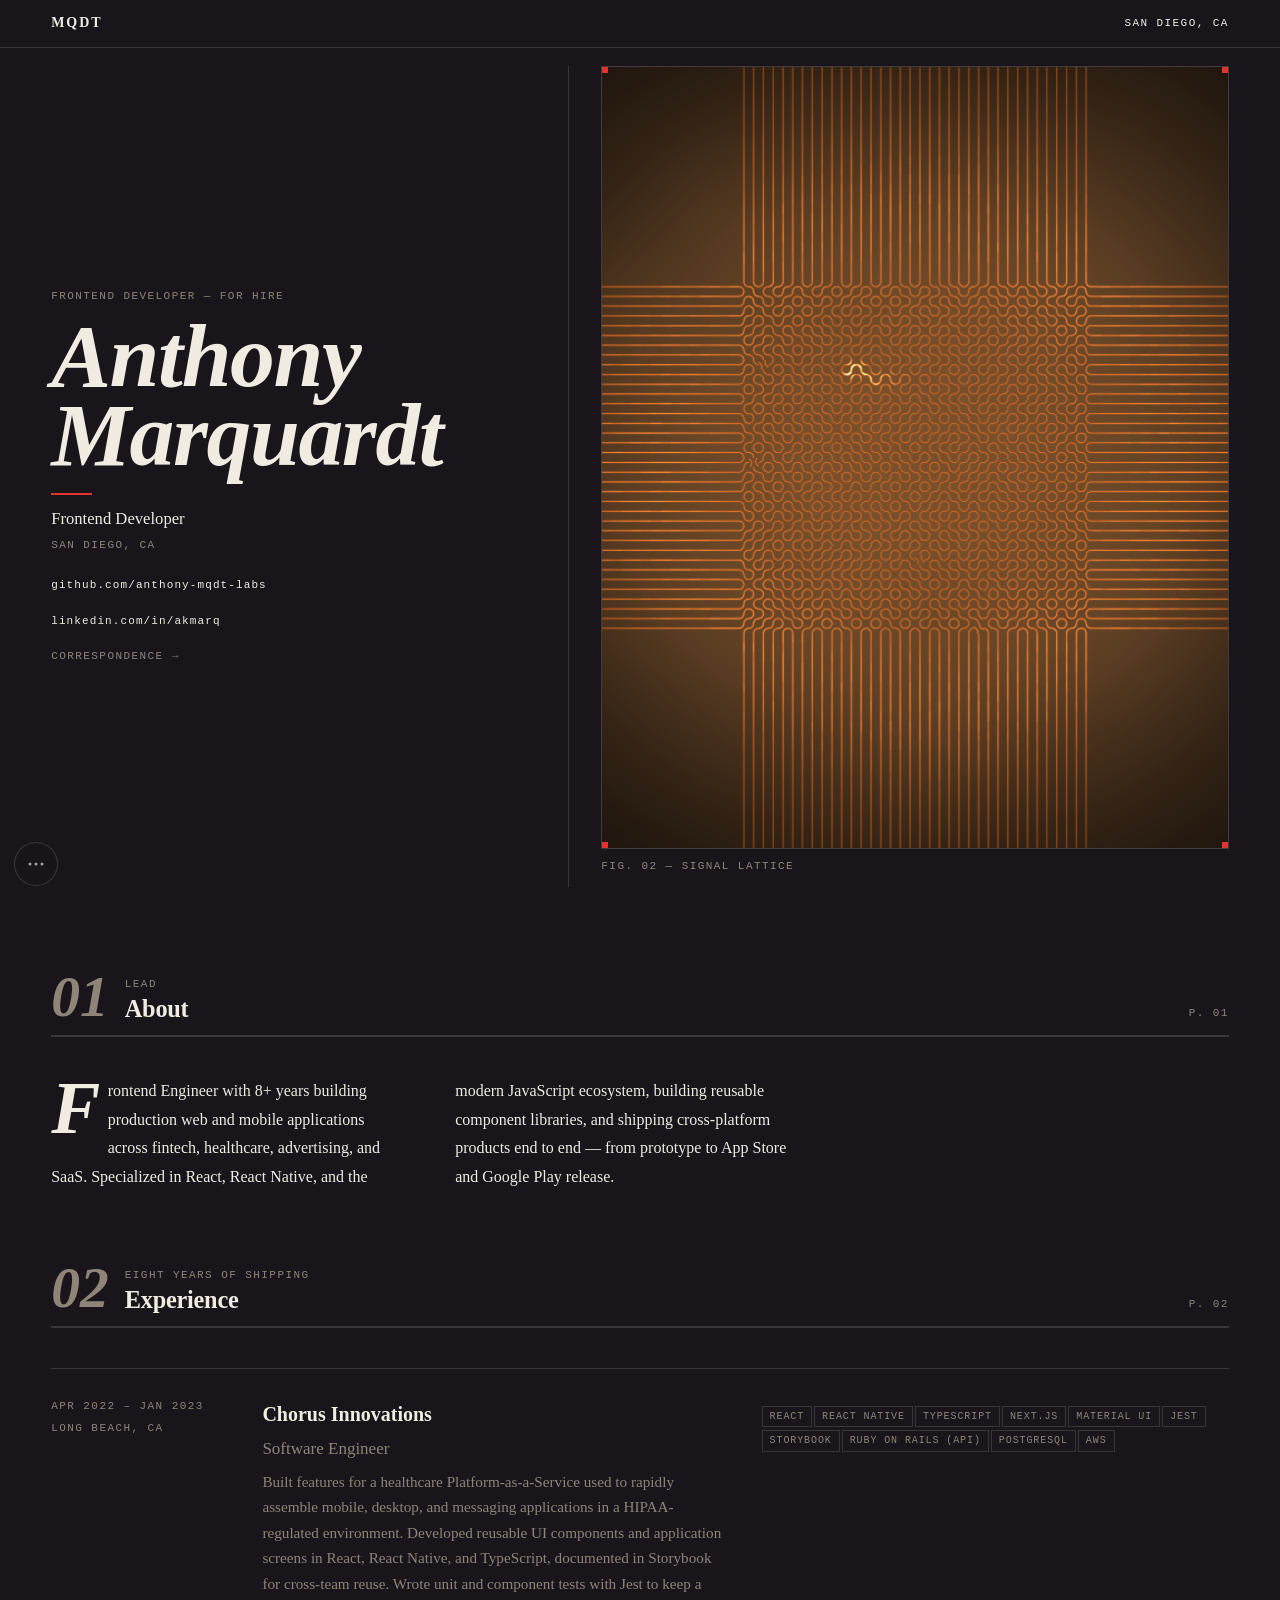
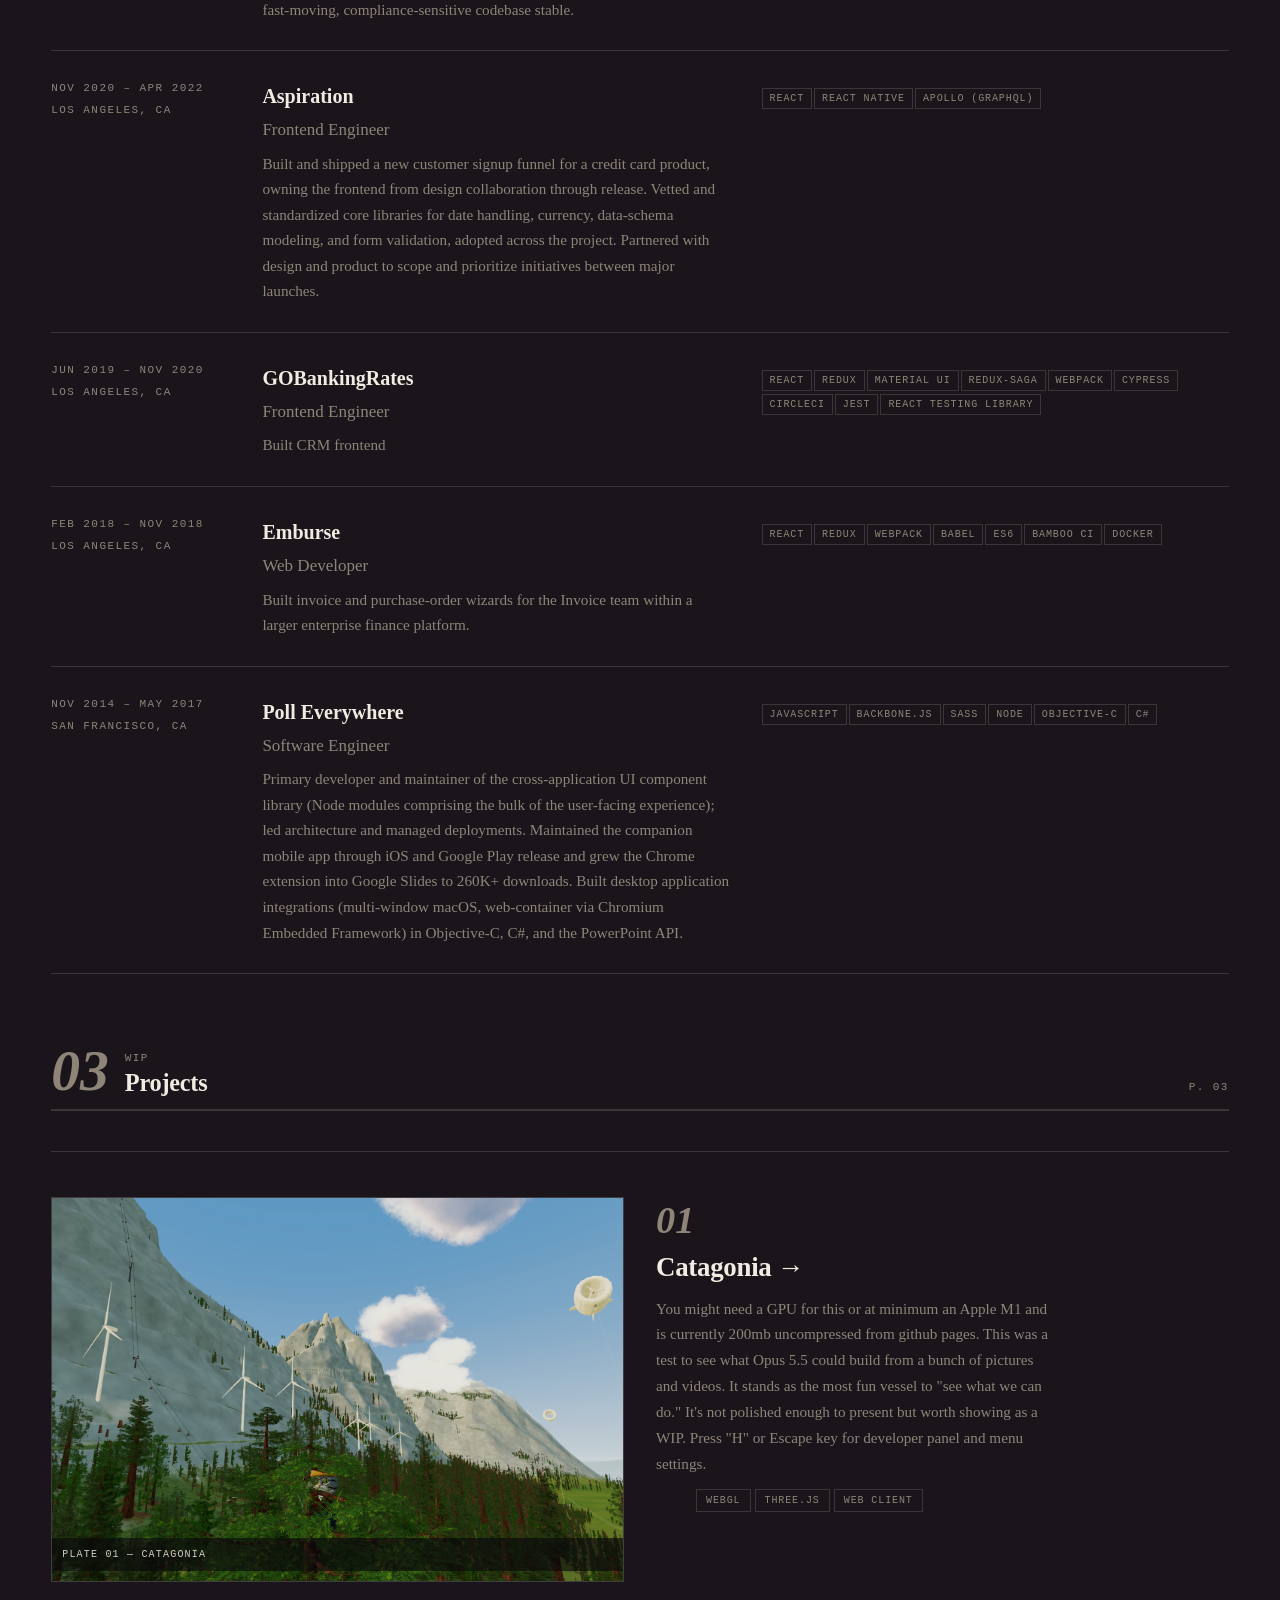
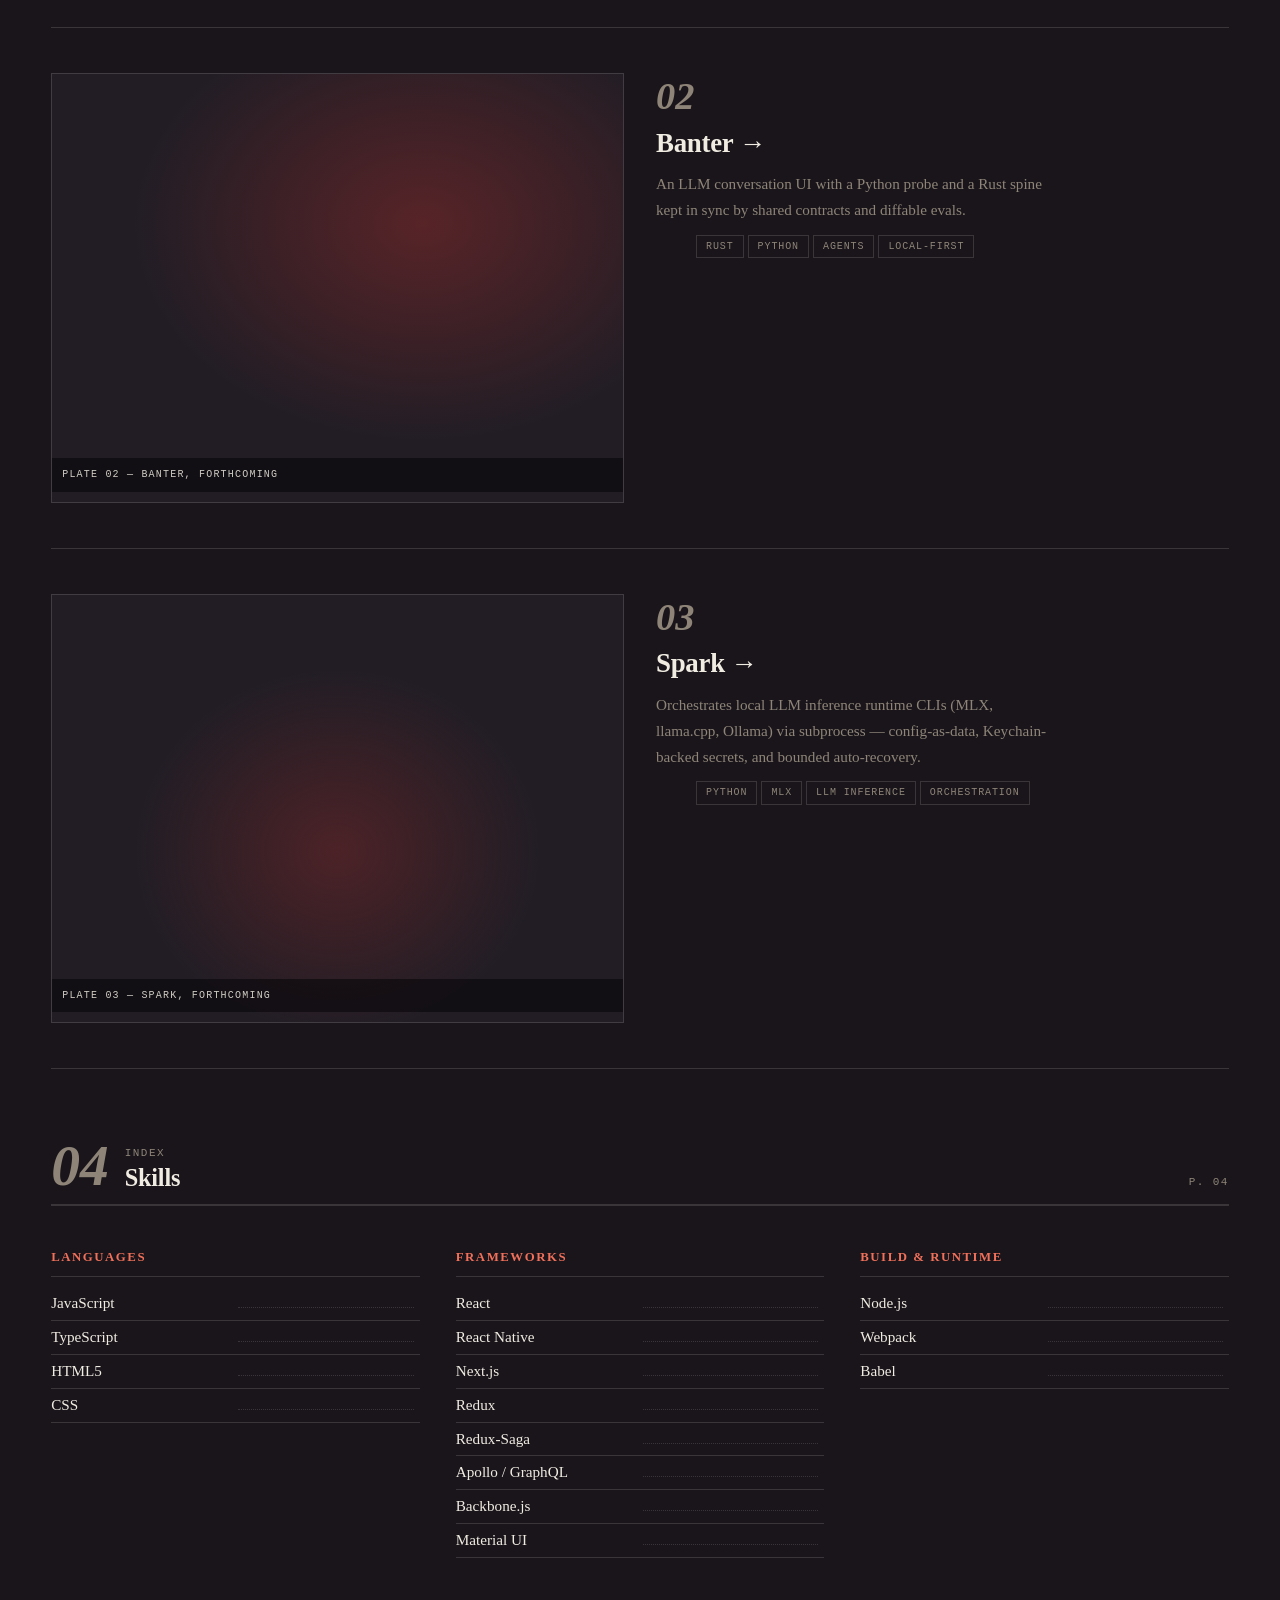
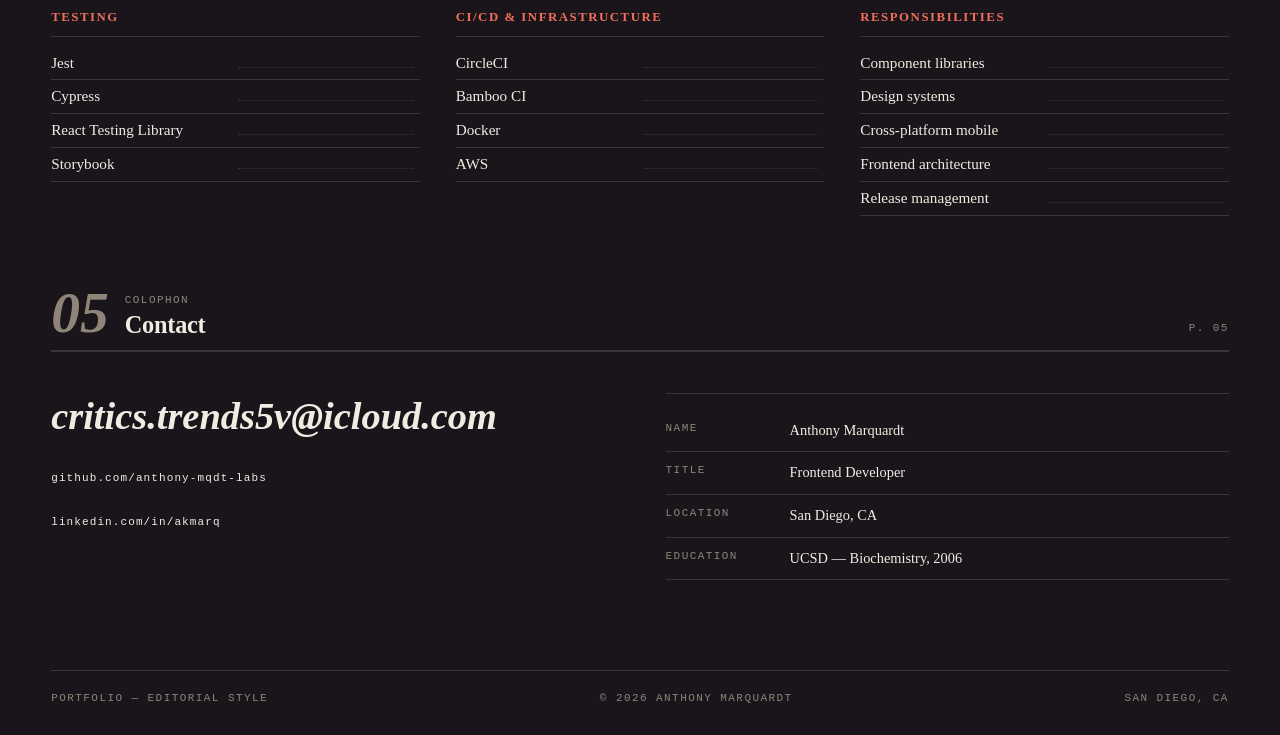
==== index.html @ 891d8b6c "chore: drop "Procedural world" tag from Catagonia" ====
<!doctype html>
<html lang="en" data-v="b">
<head>
<meta charset="utf-8">
<meta name="viewport" content="width=device-width, initial-scale=1.0">
<title>Marquardt &mdash; Frontend Engineer</title>
<link rel="icon" href="favicon.ico" sizes="32x32">
<link rel="icon" href="favicon.svg" type="image/svg+xml">
<link rel="apple-touch-icon" href="apple-touch-icon.png">
<link rel="stylesheet" href="https://cdn.jsdelivr.net/npm/@fontsource/fraunces@5/400.css">
<link rel="stylesheet" href="https://cdn.jsdelivr.net/npm/@fontsource/fraunces@5/500.css">
<link rel="stylesheet" href="https://cdn.jsdelivr.net/npm/@fontsource/fraunces@5/600.css">
<link rel="stylesheet" href="https://cdn.jsdelivr.net/npm/@fontsource/fraunces@5/700.css">
<link rel="stylesheet" href="https://cdn.jsdelivr.net/npm/@fontsource/fraunces@5/400italic.css">
<link rel="stylesheet" href="https://cdn.jsdelivr.net/npm/@fontsource/fraunces@5/700italic.css">
<link rel="stylesheet" href="https://cdn.jsdelivr.net/npm/@fontsource/jetbrains-mono@5/400.css">
<style>
/* ================================================================
   D7 — THE PERIODICAL / VERSION Nº 001
   Newsmagazine portfolio: masthead, cover plate, features, colophon
   ================================================================ */
*,*::before,*::after{box-sizing:border-box;}
:root{
  --font-serif:'Fraunces','Georgia','Times New Roman',Georgia,serif;
  --font-mono:'JetBrains Mono',ui-monospace,SFMono-Regular,Menlo,Consolas,'Courier New',monospace;
}
:root,:root[data-v="a"]{
  --bg:#E4E5E3;--panel:#DCDEDD;--hairline:rgba(24,22,20,0.18);
  --ink:#1B1916;--dim:#5B5650;--accent:#B5241B;--accent-ink:#8E1710;
  color-scheme:light;
}
:root[data-v="b"]{
  --bg:#19151B;--panel:#221D25;--hairline:rgba(241,236,226,0.15);
  --ink:#F1ECE2;--dim:#8E8578;--accent:#E0352E;--accent-ink:#F0705A;
  color-scheme:dark;
}
html{-webkit-text-size-adjust:100%;}
body{
  margin:0;background:var(--bg);color:var(--ink);
  font:400 17px/1.72 var(--font-serif);
  -webkit-font-smoothing:antialiased;text-rendering:optimizeLegibility;
}
.mono{
  font-family:var(--font-mono);font-size:11px;
  letter-spacing:0.13em;text-transform:uppercase;
  font-variant-numeric:tabular-nums;
}
.vh{
  position:absolute;width:1px;height:1px;padding:0;margin:-1px;
  overflow:hidden;clip:rect(0 0 0 0);clip-path:inset(50%);
  white-space:nowrap;border:0;
}
a{color:inherit;text-decoration:none;}
:focus-visible{outline:2px solid var(--accent);outline-offset:3px;}
::selection{background:rgba(198,67,31,0.22);color:var(--ink);}
:root[data-v="b"] ::selection{background:rgba(255,85,51,0.28);color:var(--ink);}
.lnk{
  position:relative;display:inline-flex;align-items:center;
  min-height:44px;gap:6px;
}
.lnk::after{
  content:"";position:absolute;left:0;right:0;bottom:6px;
  height:1px;background:var(--accent);
  transform:scaleX(0);transform-origin:0 50%;
  transition:transform 200ms ease;
}
.lnk:hover::after,.lnk:focus-visible::after{transform:scaleX(1);}

/* ---- HERO ---- */
.hero{
  position:relative;height:100vh;height:100svh;
  background:var(--bg);display:flex;flex-direction:column;overflow:hidden;
}
/* page corner ticks: hidden on desktop, frame the whole body on mobile */
.page-tick{display:none;}
.masthead{
  display:flex;justify-content:space-between;align-items:center;
  padding:0 clamp(20px,4vw,52px);height:48px;flex-shrink:0;
  border-bottom:1px solid var(--hairline);
}
.masthead-brand{
  font-family:var(--font-serif);font-size:14px;font-weight:700;
  letter-spacing:0.14em;text-transform:uppercase;
}
.masthead-meta{display:flex;gap:clamp(12px,2.5vw,32px);flex-wrap:wrap;}
.cover-area{
  flex:1;min-height:0;display:grid;
  grid-template-columns:minmax(0,44fr) minmax(0,56fr);
  padding:clamp(14px,2vh,28px) clamp(20px,4vw,52px) clamp(10px,1.5vh,20px);
  gap:0;
}
.cover-lockup{
  display:flex;flex-direction:column;justify-content:center;
  padding-right:clamp(16px,2.5vw,36px);
  border-right:1px solid var(--hairline);
  gap:0;
}
.cover-overline{margin:0 0 clamp(8px,1.2vh,18px);color:var(--dim);}
.cover-name{
  margin:0 0 clamp(6px,1vh,14px);
  font-family:var(--font-serif);
  font-size:clamp(3rem,7vw,6rem);
  font-weight:700;font-style:italic;
  line-height:0.88;letter-spacing:-0.015em; }
.cover-name>span{display:block;}
.cover-hr{
  width:2.4em;height:2px;background:var(--accent);
  border:none;margin:clamp(6px,1.1vh,16px) 0;flex-shrink:0;
}
.cover-role{
  margin:0 0 2px;
  font-family:var(--font-serif);
  font-size:clamp(0.9rem,1.3vw,1.05rem);
  font-weight:500;
}
.cover-loc{margin:0 0 clamp(8px,1.4vh,20px);color:var(--dim);}
.cover-links{display:flex;flex-direction:column;gap:0;}
.cover-links .lnk{min-height:36px;font-family:var(--font-mono);font-size:11px;letter-spacing:0.1em;}
.cover-corr{
  display:inline-block;color:var(--dim);margin-top:clamp(4px,0.8vh,12px);
  text-decoration:none;position:relative;
  transition:color 200ms ease;
}
.cover-corr::after{
  content:"";position:absolute;left:0;right:0;bottom:-2px;
  height:1px;background:var(--accent);
  transform:scaleX(0);transform-origin:0 50%;
  transition:transform 200ms ease;
}
.cover-corr:hover,.cover-corr:focus-visible{color:var(--ink);}
.cover-corr:hover::after,.cover-corr:focus-visible::after{transform:scaleX(1);}
.cover-plate-col{
  display:flex;flex-direction:column;
  padding-left:clamp(16px,2.5vw,36px);
}
.plate-frame{
  flex:1;min-height:0;position:relative;
  border:1px solid var(--hairline);
  overflow:hidden;background:var(--panel);
}
.plate-tick{
  position:absolute;background:var(--accent);
  width:6px;height:6px;z-index:3;
}
.plate-tick--tl{top:0;left:0;}
.plate-tick--tr{top:0;right:0;}
.plate-tick--bl{bottom:0;left:0;}
.plate-tick--br{bottom:0;right:0;}
.plate-canvas{
  position:absolute;inset:0;width:100%;height:100%;
  display:block;
}
.plate-canvas[aria-hidden="true"]{pointer-events:none;}
.plate-fallback{
  position:absolute;inset:0;
  background:
    radial-gradient(ellipse at 30% 35%,color-mix(in srgb,var(--accent) 32%,var(--panel)) 0%,transparent 55%),
    radial-gradient(ellipse at 75% 68%,color-mix(in srgb,var(--accent) 18%,var(--panel)) 0%,transparent 52%),
    var(--panel);
}
.plate-frame.has-webgl .plate-fallback{display:none;}
.plate-caption{margin-top:8px;color:var(--dim);flex-shrink:0;}

/* ---- SECTIONS ---- */
main{display:block;}
.wrap{width:min(100% - clamp(40px,8vw,104px),1440px);margin-inline:auto;}
.section{padding-top:clamp(52px,8vh,88px);}
.sec-running{
  display:flex;justify-content:space-between;
  color:var(--dim);margin-bottom:7px;
}
.sec-head{
  display:flex;align-items:flex-end;gap:16px;
  padding-bottom:12px;
  border-bottom:2px solid var(--hairline);
  margin-bottom:clamp(26px,4.5vh,48px);
}
.sec-idx{
  font-family:var(--font-serif);font-style:italic;
  font-size:clamp(2.8rem,4.5vw,4rem);
  font-weight:700;line-height:0.88;color:var(--dim);flex-shrink:0;
}
.sec-label{display:flex;flex-direction:column;flex:1;min-width:0;gap:2px;}
.sec-kicker{color:var(--dim);}
.sec-title{
  margin:0;font-family:var(--font-serif);
  font-size:clamp(1.2rem,1.9vw,1.55rem);
  font-weight:600;letter-spacing:-0.01em;line-height:1.1;
}
.sec-folio{color:var(--dim);flex-shrink:0;}

/* about */
.about-text{
  margin:0;
  column-count:2;column-gap:clamp(28px,4.5vw,56px);
  max-width:94ch;font-size:1rem;line-height:1.78;
}
.about-text::first-letter{
  font-family:var(--font-serif);font-size:4.6em;font-weight:700;font-style:italic;
  float:left;line-height:0.72;margin:0.06em 0.1em 0 0;color:var(--ink);
}

/* experience */
.jobs{border-top:1px solid var(--hairline);}
.job{
  display:grid;
  grid-template-columns:clamp(120px,14vw,180px) 1fr 1fr;
  column-gap:clamp(16px,2.5vw,32px);
  row-gap:8px;padding:28px 0;
  border-bottom:1px solid var(--hairline);
}
.job-period{color:var(--dim);}
.job-loc-sub{display:block;margin-top:3px;color:var(--dim);}
.job-co{
  font-family:var(--font-serif);
  font-size:clamp(1rem,1.6vw,1.25rem);
  font-weight:600;margin:0 0 2px;
}
.job-role-line{color:var(--dim);margin:0 0 6px;}
.job-note-cell{margin:0;font-size:0.95rem;line-height:1.68;color:var(--dim);}
.job-stack{margin:6px 0 0;color:var(--dim);font-size:0.85rem;}
.job-tag{
  display:inline-block;padding:1px 7px;
  border:1px solid var(--hairline);
  font-family:var(--font-mono);font-size:10px;
  letter-spacing:0.09em;text-transform:uppercase;
  color:var(--dim);margin:2px 2px 0 0;
}

/* projects / plates */
.plates{display:flex;flex-direction:column;gap:0;}
.plate-entry{
  display:grid;
  grid-template-columns:1fr 1fr;
  column-gap:clamp(16px,2.5vw,40px);
  row-gap:0;
  padding:clamp(32px,5vh,56px) 0;
  border-bottom:1px solid var(--hairline);
  align-items:start;
}
.plate-entry:first-child{border-top:1px solid var(--hairline);}
.plate-visual{
  position:relative;aspect-ratio:4/3;
  border:1px solid var(--hairline);
  overflow:hidden;background:var(--panel);
  display:flex;align-items:flex-end;
}
.plate-visual-bg{
  position:absolute;inset:0;
  background:var(--panel);
}
.plate-video{
  position:absolute;inset:0;
  width:100%;height:100%;
  object-fit:contain;
  background:var(--panel);
}
.plate-image{
  position:absolute;inset:0;
  width:100%;height:100%;
  object-fit:cover;
}
.plate-visual--link{color:inherit;}
.plate-visual--link .plate-image{transition:transform 400ms ease;}
.plate-visual--link:hover .plate-image,.plate-visual--link:focus-visible .plate-image{transform:scale(1.02);}
@media (prefers-reduced-motion:reduce){
  .plate-visual--link .plate-image{transition:none;}
  .plate-visual--link:hover .plate-image,.plate-visual--link:focus-visible .plate-image{transform:none;}
}
/* a plate that carries a video hugs the film's own proportions (2146:1890), a still its own (3034:2038) */
.plate-entry:has(.plate-video) .plate-visual{aspect-ratio:1.135/1;}
.plate-entry:has(.plate-image) .plate-visual{aspect-ratio:3034/2038;}
.plate-fig-caption{
  position:relative;z-index:1;
  width:100%;padding:8px 10px;
  background:rgba(27,25,22,0.75);
  color:rgba(241,236,226,0.85);
  font-family:var(--font-mono);font-size:10px;
  letter-spacing:0.12em;text-transform:uppercase;
}
:root[data-v="b"] .plate-fig-caption{background:rgba(10,8,12,0.65);}
.plate-body{
  display:flex;flex-direction:column;justify-content:center;
  padding:4px 0;
}
.plate-num{
  font-family:var(--font-serif);font-style:italic;
  font-size:clamp(2rem,3vw,2.8rem);
  font-weight:700;color:var(--dim);
  margin:0 0 6px;line-height:1;
}
.plate-name{
  margin:0 0 6px;
  font-family:var(--font-serif);
  font-size:clamp(1.3rem,2.1vw,1.75rem);
  font-weight:600;letter-spacing:-0.01em;line-height:1.1;
}
.plate-note{margin:0 0 12px;font-size:0.95rem;line-height:1.7;color:var(--dim);max-width:52ch;}
.plate-tags{margin:0;display:flex;flex-wrap:wrap;gap:4px;}
.plate-tag{
  list-style:none;
  padding:2px 9px;border:1px solid var(--hairline);
  font-family:var(--font-mono);font-size:10px;
  letter-spacing:0.09em;text-transform:uppercase;color:var(--dim);
}

/* skills / index */
.index-cats{
  display:grid;
  grid-template-columns:repeat(3,1fr);
  gap:clamp(28px,4vw,48px) clamp(20px,3vw,36px);
}
.idx-cat-head{
  margin:0 0 10px;
  font-family:var(--font-serif);font-size:0.8rem;
  font-weight:600;letter-spacing:0.12em;text-transform:uppercase;
  color:var(--accent-ink);
  padding-bottom:8px;border-bottom:1px solid var(--hairline);
}
.idx-entries{list-style:none;margin:0;padding:0;}
.idx-entry{
  display:flex;align-items:baseline;
  padding:5px 0;border-bottom:1px solid var(--hairline);
  font-size:0.95rem;line-height:1.5;
}
.idx-word{flex:1;padding-right:6px;}
.idx-leader{
  flex:1;border-bottom:1px dotted var(--hairline);
  margin:0 6px 3px;min-width:20px;
}
.idx-page{color:var(--dim);flex-shrink:0;font-family:var(--font-mono);font-size:10px;}

/* contact / colophon */
.colophon-grid{
  display:grid;
  grid-template-columns:1fr 1fr;
  gap:clamp(24px,4vw,52px);
}
.colophon-facts{border-top:1px solid var(--hairline);padding-top:16px;}
.colophon-fact{
  display:flex;gap:14px;padding:10px 0;
  border-bottom:1px solid var(--hairline);
  font-size:0.9rem;line-height:1.5;
}
.colophon-fact-label{flex:0 0 clamp(80px,9vw,110px);color:var(--dim);}
.colophon-email{
  font-family:var(--font-serif);font-style:italic;
  font-size:clamp(1.4rem,3vw,2.4rem);
  font-weight:600;line-height:1.2;
  margin:0 0 18px;overflow-wrap:anywhere;word-break:break-word;
}
.colophon-links{display:flex;flex-direction:column;gap:0;margin:0 0 18px;}
.colophon-links .lnk{font-family:var(--font-mono);font-size:11px;letter-spacing:0.1em;}
.colophon-edu{
  font-size:0.85rem;line-height:1.6;color:var(--dim);
  margin:0;padding-top:16px;border-top:1px solid var(--hairline);
}

/* footer */
.page-footer{
  padding:clamp(24px,4vh,48px) 0 clamp(20px,3vh,36px);
  margin-top:clamp(40px,6vh,72px);
}
.footer-rule{
  border:none;border-top:1px solid var(--hairline);
  margin:0 0 18px;
}
.footer-row{
  display:flex;justify-content:space-between;flex-wrap:wrap;
  gap:8px 20px;color:var(--dim);
}

/* ---- MOBILE ---- */
@media (max-width:760px){
  /* the whole page becomes the plate on mobile: hairline frame + orange corner ticks */
  body{position:relative;border:1px solid var(--hairline);}
  .page-tick{
    display:block;position:absolute;background:var(--accent);
    width:6px;height:6px;z-index:3;
  }
  .page-tick--tl{top:0;left:0;}
  .page-tick--tr{top:0;right:0;}
  .page-tick--bl{bottom:0;left:0;}
  .page-tick--br{bottom:0;right:0;}
  .hero{height:auto;}
  .cover-area{
    grid-template-columns:1fr;
    padding-bottom:16px;
    overflow:hidden;
  }
  .cover-lockup{
    border-right:none;border-bottom:1px solid var(--hairline);
    padding-right:0;padding-bottom:clamp(12px,2vh,20px);
    order:1;
  }
  .cover-plate-col{
    display:none;
  }
  .plate-frame{aspect-ratio:16/9;flex:none;}
  .wrap{width:calc(100% - 40px);}
  .about-text{column-count:1;}
  .job{grid-template-columns:1fr;row-gap:8px;padding:24px 0;}
  .plate-entry{grid-template-columns:1fr;row-gap:16px;padding:28px 0;}
  .plate-visual{aspect-ratio:16/9;}
  .plate-entry:has(.plate-video) .plate-visual{aspect-ratio:1.135/1;}
  .plate-entry:has(.plate-image) .plate-visual{aspect-ratio:3034/2038;}
  .index-cats{grid-template-columns:1fr 1fr;}
  .colophon-grid{grid-template-columns:1fr;}
  .masthead-meta .mono:last-child{display:none;}
  .sec-folio{display:none;}
  .cover-name{font-size:clamp(2.2rem,9vw,3.5rem);}
}
@media (max-width:480px){
  .index-cats{grid-template-columns:1fr;}
}
@media (prefers-reduced-motion:reduce){
  *,*::before,*::after{transition:none !important;animation:none !important;}
}
/* still the autoplaying plate video under reduced-motion preference */
@media (prefers-reduced-motion:reduce){
  .plate-video{display:none;}
}
/* visitors without WebGL2 never see the cover plate: the lockup takes the full column */
.no-webgl .cover-plate-col{display:none;}
.no-webgl .cover-area{grid-template-columns:1fr;}
.no-webgl .cover-lockup{border-right:none;padding-right:0;}
</style>
<script>
/* if WebGL2 is unavailable, hide the WebGL cover plate entirely */
(function(){
  var c = document.createElement('canvas');
  var ok = !!(window.WebGL2RenderingContext && c.getContext('webgl2'));
  if (!ok) document.documentElement.classList.add('no-webgl');
})();
</script>
<link rel="stylesheet" href="portfolio-switcher.css">
<script src="portfolio-switcher.js" defer></script>
</head>
<body>
  <!-- subpixel beacon: 1x1 tripwire, fires on every page load -->
  <!-- the only way I can track visitors for this free hosting solution -->
  <img src="https://canarytokens.com/feedback/izmcj1295pgp2i13lp7c2i1ql/brand-logo.png" width="1" height="1" alt="" aria-hidden="true" style="position:absolute;left:-9999px;top:-9999px;width:1px;height:1px;opacity:0;pointer-events:none;border:0;">
  <!-- Plate-style corner ticks: the mobile frame for the whole page (desktop hides them) -->
  <span class="page-tick page-tick--tl" aria-hidden="true"></span>
  <span class="page-tick page-tick--tr" aria-hidden="true"></span>
  <span class="page-tick page-tick--bl" aria-hidden="true"></span>
  <span class="page-tick page-tick--br" aria-hidden="true"></span>
<header class="hero" id="hero">
  <h1 class="vh">Anthony Marquardt</h1>
  <!-- Masthead band (decorative; the h1 carries the page name) -->
  <div class="masthead">
    <span class="masthead-brand" aria-hidden="true">Mqdt</span>
    <div class="masthead-meta mono">
      <span id="mastheadName" aria-hidden="true"></span>
      <span id="mastheadLoc" aria-hidden="true">San Diego, CA</span>
    </div>
  </div>
  <!-- Cover area -->
  <div class="cover-area">
    <!-- Left: cover lockup -->
    <div class="cover-lockup">
      <p class="cover-overline mono">Frontend Developer &mdash; For Hire</p>
      <p class="cover-name" aria-hidden="true"><span>Anthony</span><span>Marquardt</span></p>
      <hr class="cover-hr">
      <p class="cover-role" id="coverRole"></p>
      <p class="cover-loc mono" id="coverLoc"></p>
      <nav class="cover-links" aria-label="Links" id="coverLinks"></nav>
      <a class="cover-corr mono" href="#contact">Correspondence &#8594;</a>
    </div>
    <!-- Right: cover plate -->
    <div class="cover-plate-col">
      <div class="plate-frame" id="plateFrame">
        <div class="plate-fallback" aria-hidden="true"></div>
        <canvas class="plate-canvas" id="heroCanvas" aria-hidden="true"></canvas>
        <span class="plate-tick plate-tick--tl" aria-hidden="true"></span>
        <span class="plate-tick plate-tick--tr" aria-hidden="true"></span>
        <span class="plate-tick plate-tick--bl" aria-hidden="true"></span>
        <span class="plate-tick plate-tick--br" aria-hidden="true"></span>
      </div>
      <p class="plate-caption mono">Fig. 02 &mdash; Signal Lattice</p>
    </div>
  </div>
</header>

<main id="main"></main>

<footer class="page-footer">
  <div class="wrap">
    <hr class="footer-rule">
    <div class="footer-row mono" id="footerRow"></div>
  </div>
</footer>

<script type="module">
const CONTENT = {
 "name": "Anthony Marquardt",
 "title": "Frontend Developer",
 "location": "San Diego, CA",
 "links": [
  {"label": "github.com/anthony-mqdt-labs", "url": "https://github.com/anthony-mqdt-labs"},
  {"label": "linkedin.com/in/akmarq", "url": "https://linkedin.com/in/akmarq"}
 ],
 "about": "Frontend Engineer with 8+ years building production web and mobile applications across fintech, healthcare, advertising, and SaaS. Specialized in React, React Native, and the modern JavaScript ecosystem, building reusable component libraries, and shipping cross-platform products end to end \u2014 from prototype to App Store and Google Play release.",
 "experience": [
  {
   "company": "Chorus Innovations",
   "role": "Software Engineer",
   "period": "Apr 2022 \u2013 Jan 2023",
   "location": "Long Beach, CA",
   "note": "Built features for a healthcare Platform-as-a-Service used to rapidly assemble mobile, desktop, and messaging applications in a HIPAA-regulated environment. Developed reusable UI components and application screens in React, React Native, and TypeScript, documented in Storybook for cross-team reuse. Wrote unit and component tests with Jest to keep a fast-moving, compliance-sensitive codebase stable.",
   "stack": ["React","React Native","TypeScript","Next.js","Material UI","Jest","Storybook","Ruby on Rails (API)","PostgreSQL","AWS"]
  },
  {
   "company": "Aspiration",
   "role": "Frontend Engineer",
   "period": "Nov 2020 \u2013 Apr 2022",
   "location": "Los Angeles, CA",
   "note": "Built and shipped a new customer signup funnel for a credit card product, owning the frontend from design collaboration through release. Vetted and standardized core libraries for date handling, currency, data-schema modeling, and form validation, adopted across the project. Partnered with design and product to scope and prioritize initiatives between major launches.",
   "stack": ["React","React Native","Apollo (GraphQL)"]
  },
  {
   "company": "GOBankingRates",
   "role": "Frontend Engineer",
   "period": "Jun 2019 \u2013 Nov 2020",
   "location": "Los Angeles, CA",
   "note": "Built CRM frontend",
   "stack": ["React","Redux","Material UI","Redux-Saga","Webpack","Cypress","CircleCI","Jest","React Testing Library"]
  },
  {
   "company": "Emburse",
   "role": "Web Developer",
   "period": "Feb 2018 \u2013 Nov 2018",
   "location": "Los Angeles, CA",
   "note": "Built invoice and purchase-order wizards for the Invoice team within a larger enterprise finance platform.",
   "stack": ["React","Redux","Webpack","Babel","ES6","Bamboo CI","Docker"]
  },
  {
   "company": "Poll Everywhere",
   "role": "Software Engineer",
   "period": "Nov 2014 \u2013 May 2017",
   "location": "San Francisco, CA",
   "note": "Primary developer and maintainer of the cross-application UI component library (Node modules comprising the bulk of the user-facing experience); led architecture and managed deployments. Maintained the companion mobile app through iOS and Google Play release and grew the Chrome extension into Google Slides to 260K+ downloads. Built desktop application integrations (multi-window macOS, web-container via Chromium Embedded Framework) in Objective-C, C#, and the PowerPoint API.",
   "stack": ["JavaScript","Backbone.js","Sass","Node","Objective-C","C#"]
  }
 ],
 "projects": [
  {
   "name": "Catagonia",
   "url": "https://anthonymarquardt.com/project1",
   "image": "catagonia.png",
   "note": "You might need a GPU for this or at minimum an Apple M1 and is currently 200mb uncompressed from github pages. This was a test to see what Opus 5.5 could build from a bunch of pictures and videos. It stands as the most fun vessel to \"see what we can do.\" It's not polished enough to present but worth showing as a WIP. Press \"H\" or Escape key for developer panel and menu settings.",
   "tags": ["WebGL","Three.js","Web client"]
  },
  {
   "name": "Banter",
   "url": "https://github.com/anthony-mqdt-labs/banter",
   "note": "An LLM conversation UI with a Python probe and a Rust spine kept in sync by shared contracts and diffable evals.",
   "tags": ["Rust","Python","Agents","Local-first"]
  },
  {
   "name": "Spark",
   "url": "https://github.com/anthony-mqdt-labs/spark",
   "note": "Orchestrates local LLM inference runtime CLIs (MLX, llama.cpp, Ollama) via subprocess \u2014 config-as-data, Keychain-backed secrets, and bounded auto-recovery.",
   "tags": ["Python","MLX","LLM inference","Orchestration"]
  }
 ],
 "skills": {
  "Languages": ["JavaScript","TypeScript","HTML5","CSS"],
  "Frameworks": ["React","React Native","Next.js","Redux","Redux-Saga","Apollo / GraphQL","Backbone.js","Material UI"],
  "Build & Runtime": ["Node.js","Webpack","Babel"],
  "Testing": ["Jest","Cypress","React Testing Library","Storybook"],
  "CI/CD & Infrastructure": ["CircleCI","Bamboo CI","Docker","AWS"],
  "Responsibilities": ["Component libraries","Design systems","Cross-platform mobile","Frontend architecture","Release management"]
 },
 "education": "UCSD \u2014 Biochemistry, 2006",
 "email": "critics.trends5v@icloud.com"
};

/* dark is the default face; only an explicit ?v=a returns to the light */
const VARIANT = new URLSearchParams(window.location.search).get('v') === 'a' ? 'a' : 'b';
document.documentElement.dataset.v = VARIANT;

const $ = (s) => document.querySelector(s);

/* ---- content rendering ---- */
function esc(s) {
  return s.replace(/&/g, '&amp;').replace(/</g, '&lt;').replace(/>/g, '&gt;');
}

function secHead(idx, kicker, title, folio) {
  return '<div class="sec-head">' +
    '<span class="sec-idx" aria-hidden="true">' + idx + '</span>' +
    '<div class="sec-label">' +
      '<span class="sec-kicker mono">' + esc(kicker) + '</span>' +
      '<h2 class="sec-title">' + esc(title) + '</h2>' +
    '</div>' +
    '<span class="sec-folio mono" aria-hidden="true">' + esc(folio) + '</span>' +
  '</div>';
}

function renderMain() {
  /* 01 About */
  const aboutHTML =
    '<section class="section" id="about" aria-labelledby="about-title"><div class="wrap">' +
      secHead('01', 'Lead', 'About', 'P. 01') +
      '<p class="about-text" id="about-title">' + esc(CONTENT.about) + '</p>' +
    '</div></section>';

  /* 02 Experience */
  const jobsHTML = CONTENT.experience.map((j) =>
    '<article class="job">' +
      '<div>' +
        '<div class="job-period mono">' + esc(j.period) + '</div>' +
        '<span class="job-loc-sub mono">' + esc(j.location) + '</span>' +
      '</div>' +
      '<div>' +
        '<h3 class="job-co">' + esc(j.company) + '</h3>' +
        '<p class="job-role-line">' + esc(j.role) + '</p>' +
        '<p class="job-note-cell">' + esc(j.note) + '</p>' +
      '</div>' +
      '<div>' +
        '<div class="job-stack">' +
          j.stack.map((t) => '<span class="job-tag">' + esc(t) + '</span>').join('') +
        '</div>' +
      '</div>' +
    '</article>'
  ).join('');

  const expHTML =
    '<section class="section" id="experience" aria-labelledby="exp-title"><div class="wrap">' +
      secHead('02', 'Eight Years of Shipping', 'Experience', 'P. 02') +
      '<div class="jobs" id="exp-title">' + jobsHTML + '</div>' +
    '</div></section>';

  /* 03 Projects / Plates */
  const figNums = CONTENT.projects.map((p, i) => String(i + 1).padStart(2, '0'));
  const projColors = [
    'radial-gradient(ellipse at 35% 45%, color-mix(in srgb, var(--accent) 38%, var(--panel)) 0%, transparent 60%), var(--panel)',
    'radial-gradient(ellipse at 65% 35%, color-mix(in srgb, var(--accent) 28%, var(--panel)) 0%, transparent 55%), var(--panel)',
    'radial-gradient(ellipse at 50% 60%, color-mix(in srgb, var(--accent) 22%, var(--panel)) 0%, transparent 50%), var(--panel)'
  ];
  const platesHTML = CONTENT.projects.map((p, i) => {
    const visual = p.image
      ? '<a class="plate-visual plate-visual--link" href="' + esc(p.url) + '" aria-label="Open ' + esc(p.name) + '">' +
          '<img class="plate-image" src="' + esc(p.image) + '" alt="" loading="lazy" decoding="async">' +
          '<p class="plate-fig-caption mono">Plate ' + figNums[i] + ' &mdash; ' + esc(p.name) + '</p>' +
        '</a>'
      : p.video
      ? '<div class="plate-visual" role="img" aria-label="' + esc(p.videoDesc || p.name) + '">' +
          '<video class="plate-video" src="' + esc(p.video) + '" autoplay muted loop playsinline preload="auto" aria-hidden="true"></video>' +
          '<p class="plate-fig-caption mono">Plate ' + figNums[i] + ' &mdash; ' + esc(p.videoDesc || p.name) + '</p>' +
        '</div>'
      : '<div class="plate-visual" role="img" aria-label="Generative visual placeholder for ' + esc(p.name) + '">' +
          '<div class="plate-visual-bg" style="background:' + projColors[i % projColors.length] + '" aria-hidden="true"></div>' +
          '<p class="plate-fig-caption mono">Plate ' + figNums[i] + ' &mdash; ' + esc(p.name) + ', Forthcoming</p>' +
        '</div>';
    const name = p.url
      ? '<a class="lnk" href="' + esc(p.url) + '">' + esc(p.name) + ' <span aria-hidden="true">\u2192</span></a>'
      : esc(p.name);
    return '<article class="plate-entry">' +
      visual +
      '<div class="plate-body">' +
        '<p class="plate-num" aria-hidden="true">' + String(i + 1).padStart(2, '0') + '</p>' +
        '<h3 class="plate-name">' + name + '</h3>' +
        '<p class="plate-note">' + esc(p.note) + '</p>' +
        '<ul class="plate-tags" aria-label="Tags">' +
          p.tags.map((t) => '<li class="plate-tag">' + esc(t) + '</li>').join('') +
        '</ul>' +
      '</div>' +
    '</article>';
  }).join('');

  const projHTML =
    '<section class="section" id="projects" aria-labelledby="proj-title"><div class="wrap">' +
      secHead('03', 'WIP', 'Projects', 'P. 03') +
      '<div class="plates" id="proj-title">' + platesHTML + '</div>' +
    '</div></section>';

  /* 04 Skills / Index */
  /* assign pseudo page numbers per item for dot-leader effect */
  const skillPageBase = { Languages: 8, Frameworks: 10, 'Build & Runtime': 12, Testing: 13, 'CI/CD & Infrastructure': 14, Responsibilities: 15 };
  const skillsHTML = Object.entries(CONTENT.skills).map(([cat, items]) => {
    const base = skillPageBase[cat] || 8;
    return '<div class="idx-cat">' +
      '<h3 class="idx-cat-head">' + esc(cat) + '</h3>' +
      '<ul class="idx-entries">' +
        items.map((it, i) =>
          '<li class="idx-entry"><span class="idx-word">' + esc(it) + '</span>' +
          '<span class="idx-leader" aria-hidden="true"></span></li>'
        ).join('') +
      '</ul>' +
    '</div>';
  }).join('');

  const skillsSection =
    '<section class="section" id="skills" aria-labelledby="skills-title"><div class="wrap">' +
      secHead('04', 'Index', 'Skills', 'P. 04') +
      '<div class="index-cats" id="skills-title">' + skillsHTML + '</div>' +
    '</div></section>';

  /* 05 Contact / Colophon */
  const contactHTML =
    '<section class="section" id="contact" aria-labelledby="contact-title"><div class="wrap">' +
      secHead('05', 'Colophon', 'Contact', 'P. 05') +
      '<div class="colophon-grid" id="contact-title">' +
        '<div>' +
          '<a href="mailto:' + esc(CONTENT.email) + '?subject=Inquiry%20from%20your%20portfolio">' +
            '<p class="colophon-email">' + esc(CONTENT.email) + '</p>' +
          '</a>' +
          '<nav class="colophon-links" aria-label="External profiles">' +
            CONTENT.links.map((l) => '<a class="lnk" href="' + l.url + '">' + esc(l.label) + '</a>').join('') +
          '</nav>' +
        '</div>' +
        '<div>' +
          '<div class="colophon-facts">' +
            '<div class="colophon-fact"><span class="colophon-fact-label mono">Name</span><span>' + esc(CONTENT.name) + '</span></div>' +
            '<div class="colophon-fact"><span class="colophon-fact-label mono">Title</span><span>' + esc(CONTENT.title) + '</span></div>' +
            '<div class="colophon-fact"><span class="colophon-fact-label mono">Location</span><span>' + esc(CONTENT.location) + '</span></div>' +
            '<div class="colophon-fact"><span class="colophon-fact-label mono">Education</span><span>' + esc(CONTENT.education) + '</span></div>' +
          '</div>' +
        '</div>' +
      '</div>' +
    '</div></section>';

  $('#main').innerHTML = aboutHTML + expHTML + projHTML + skillsSection + contactHTML;
}

function renderChrome() {
  $('#coverRole').textContent = CONTENT.title;
  $('#coverLoc').textContent = CONTENT.location;
  const linksEl = $('#coverLinks');
  linksEl.innerHTML = CONTENT.links.map((l) =>
    '<a class="lnk" href="' + l.url + '">' + esc(l.label) + '</a>'
  ).join('');
  $('#footerRow').innerHTML =
    '<span>Portfolio \u2014 Editorial Style</span>' +
    '<span>\u00a9 2026 ' + esc(CONTENT.name) + '</span>' +
    '<span>' + esc(CONTENT.location) + '</span>';
}

/* ================================================================
   WebGL2 cover plate — STATIC: the single cover image (Fig. 02) is
   drawn once through the shader with the resting vignette and film
   grain. No carousel, no rotation, no fade, no loop. Falls back to
   a procedural Truchet stub cover if the image never loads.
   ================================================================ */
const VERT = `#version 300 es
layout(location=0) in vec2 aPos;
out vec2 vUv;
void main(){
  vUv = aPos * 0.5 + 0.5;
  gl_Position = vec4(aPos, 0.0, 1.0);
}`;

/* ================================================================
   COVER PLATE — SIGNAL LATTICE

   The lattice is a wire graph: every cell carries one of four wire
   pieces, and each piece joins two of the cell's four edge midpoints.

     VERT   N-S          HORZ   E-W
     TRU_A  N-E, W-S     TRU_B  N-W, E-S   (quarter arcs, r = 1/2 cell)

   A woven block of Truchet cells sits at the centre; outside it the
   wires comb straight out to the plate border. JS owns the grid and
   the traversal, so a spark follows the true path through the graph;
   the shader is only a renderer, reading the grid from a texture.
   ================================================================ */

const EMPTY = 0, VERT_C = 1, HORZ_C = 2, TRU_A = 3, TRU_B = 4;
/* edges: 0=N 1=E 2=S 3=W. PAIR[code][edge] -> the edge it joins to */
const PAIR = {
  [VERT_C]: [2, -1, 0, -1],
  [HORZ_C]: [-1, 3, -1, 1],
  [TRU_A]:  [1, 0, 3, 2],
  [TRU_B]:  [3, 2, 1, 0]
};
const MIDPT = [[0.5, 1], [1, 0.5], [0.5, 0], [0, 0.5]];  /* edge midpoints, cell-local */
const STEP_D = [[0, 1], [1, 0], [0, -1], [-1, 0]];        /* N E S W */
const ARC_LEN = Math.PI / 4;   /* quarter arc of radius 1/2 */

/* Density is measured off the source plate: 40px pitch with a 4px stroke,
   so stroke/pitch = 0.10 (w = 0.05 half-width) and ~40 wires across the
   short side. The weave now runs at DENSITY of that — 20% fewer cells —
   so the lattice reads airier while keeping its physical size. On a narrow
   hero column the count still backs off to hold a minimum pitch: fewer
   cells where there is room, never aliased. */
const DENSITY = 0.8;       /* weave density vs the source: cells 20% sparser */
const CELLS_MAX = 64;      /* wires across the plate's short side (80 * DENSITY) */
const PITCH_MIN = 4.5;     /* CSS px per cell, the floor before backing off */
const CELLS_MIN = 11;      /* the sparsest the weave is allowed to get (14 * DENSITY) */
const BLOCK = 0.29;        /* woven block half-extent, as a fraction of cells */
const SPARKS = 1;
const TRAIL = 14;          /* samples per spark tail */

/* Spark motion is expressed in cell units, so speed and tail spacing are
   rescaled whenever density changes. Glow falloff stays in grid space so the
   spark remains on one wire at every density. Baseline is 22 wires. */
/* turns per second per 1000 woven cells: rate is normalised to the size of
   the block so a denser weave keeps the same visible rate of reconfiguration */
const FLIP_RATE = 28;
let cellCount = CELLS_MAX, scale = 1, TRAIL_STEP = 0.18, SPEED = 3.1;
const GLOW = 4.5;         /* tight enough to stay on one wire; adjacent wires catch a dim trace */
let flipRate = 1;
function setDensity(pxW, pxH) {
  cellCount = Math.max(CELLS_MIN,
              Math.min(CELLS_MAX, Math.floor(Math.min(pxW, pxH) * DENSITY / PITCH_MIN)));
  scale = cellCount / 22;
  TRAIL_STEP = 0.18 * scale;
  SPEED = 3.1 * scale;
}
const FLIPS = 40;      /* cells allowed to be mid-turn at once */
const FLIP_TIME = 0.55;

const FRAG = `#version 300 es
precision highp float;
in vec2 vUv;
out vec4 outColor;
uniform vec2 uRes;
uniform vec2 uGrid;
uniform float uTime;
uniform sampler2D uCells;
uniform vec3 uTrail[${SPARKS * TRAIL}];   /* xy = grid position, z = weight */
uniform vec4 uFlips[${FLIPS}];            /* xy = cell, z = angle, w = active */
uniform float uGlow;                      /* spark falloff; tracks the cell size */

float hash21(vec2 p){
  p=fract(p*vec2(123.34,345.45));
  p+=dot(p,p+34.345);
  return fract(p.x*p.y);
}
float smoothNoise(vec2 p){
  vec2 i=floor(p), f=fract(p);
  vec2 u=f*f*(3.0-2.0*f);
  return mix(mix(hash21(i),hash21(i+vec2(1,0)),u.x),
             mix(hash21(i+vec2(0,1)),hash21(i+vec2(1,1)),u.x),u.y);
}

/* distance to the two quarter-arcs of a Truchet tile; cell-local coords in [-0.5,0.5] */
float arcDist(vec2 f){
  return min(abs(length(f-vec2(-0.5,-0.5))-0.5),
             abs(length(f-vec2( 0.5, 0.5))-0.5));
}

void main(){
  vec2 g=vUv*uGrid;
  ivec2 id=ivec2(floor(g));
  vec2 f=fract(g)-0.5;
  float code=floor(texelFetch(uCells,id,0).r*255.0+0.5);

  /* a turning cell is drawn rotated; JS commits the new code when it lands */
  float ang=0.0;
  for(int k=0;k<${FLIPS};k++){
    if(uFlips[k].w>0.5 && int(uFlips[k].x)==id.x && int(uFlips[k].y)==id.y) ang=uFlips[k].z;
  }

  float d;
  if(code<0.5)      d=1e3;                 /* bare corner */
  else if(code<1.5) d=abs(f.x);            /* vertical comb */
  else if(code<2.5) d=abs(f.y);            /* horizontal comb */
  else{
    vec2 tf=f;
    if(code>3.5) tf.x=-tf.x;               /* the mirrored Truchet orientation */
    float ca=cos(ang), sa=sin(ang);
    tf=vec2(ca*tf.x-sa*tf.y, sa*tf.x+ca*tf.y);
    d=arcDist(tf);
  }

  /* Antialias from the derivative of the grid coords, not of d. d jumps at
     the seams where the wire code changes, so fwidth(d) explodes there and
     used to need clamping; g is smooth everywhere, so this is both correct
     at the seams and correct at any density. */
  float aa=max(fwidth(g.x),fwidth(g.y))*0.6;
  float w=0.050;
  /* at high density the stroke falls below a pixel; hold it at a hairline
     and take the weight back out of the brightness, so the weave thins
     instead of dissolving */
  float wEff=max(w,aa*0.9);
  float wgt=sqrt(w/wEff);
  float core=smoothstep(wEff+aa,wEff-aa,d)*wgt;
  float halo=smoothstep(wEff+0.14,wEff,d);
  float shade=smoothstep(wEff+0.075,wEff+0.005,d)*(1.0-core);

  /* warm ground */
  vec2 p=(vUv-0.5)*uRes/uRes.y;
  float rn=clamp(length(p*vec2(0.92,1.0))/0.72,0.0,1.0);
  vec3 col=mix(vec3(0.478,0.318,0.176),vec3(0.196,0.137,0.086),smoothstep(0.05,1.0,rn));

  /* the spark: a comet of trail samples, only evaluated on and around a wire */
  float spark=0.0;
  if(core+halo>0.002){
    for(int i=0;i<${SPARKS * TRAIL};i++){
      vec2 dp=g-uTrail[i].xy;
      spark=max(spark,uTrail[i].z*exp(-dot(dp,dp)*uGlow));
    }
  }

  vec3 trace=vec3(0.925,0.435,0.129);
  vec3 traceHot=vec3(1.0,0.72,0.40);
  float twinkle=0.5+0.5*sin(uTime*0.55+hash21(vec2(id))*6.283);

  /* the standing wave: a slow bloom breathing outward from the die, under the
     sparks. Held well below them so they stay the event and this stays weather. */
  float wave=fract(uTime*0.075-rn*1.35);
  float pulse=exp(-pow((wave-0.5)/0.16,2.0))*0.55;

  col=mix(col,col*0.62,shade);
  col=mix(col,trace,core*(0.84+0.07*twinkle));
  col+=trace*halo*(1.0-core)*0.10;
  col+=traceHot*core*pulse*(0.22+0.20*twinkle);           /* the wave passing */
  col+=trace*halo*pulse*0.09;
  col+=traceHot*core*spark*1.35;                          /* the wire lights up */
  col+=trace*halo*spark*0.60;                             /* bloom off the wire */
  col+=vec3(1.0,0.94,0.86)*core*pow(spark,3.0)*0.85;      /* white-hot head */

  /* fine film/paper grain */
  col*=0.955+0.06*smoothNoise(vUv*vec2(uRes.x/110.0,uRes.y/110.0));

  /* resting vignette, matching the original D7 plate falloff */
  col*=mix(1.0,0.55,smoothstep(0.42,1.0,clamp(length(p*vec2(0.9,1.0))/0.71,0.0,1.0)));

  outColor=vec4(col,1.0);
}`;

const canvas = $('#heroCanvas');
const plateFrame = $('#plateFrame');
let gl = null, prog = null, glOK = false;
const U = {};

/* ---- lattice state ---- */
let nx = 0, ny = 0;
let cells = null;          /* Uint8Array, row-major, row 0 at the bottom */
let cellTex = null;
let entries = [];          /* every border point a wire crosses */
let blockCells = [];       /* the Truchet cells, the only ones that turn */
let sparks = [];
let flips = [];
let blockBox = null;       /* the woven Truchet block, in cell coords */
const trailBuf = new Float32Array(SPARKS * TRAIL * 3);
const flipBuf = new Float32Array(FLIPS * 4);

const codeAt = (i, j) => cells[j * nx + i];

function buildGrid(pxW, pxH) {
  const asp = pxW / pxH;
  setDensity(pxW, pxH);
  ny = Math.max(8, Math.round(cellCount / Math.min(asp, 1)));
  nx = Math.max(8, Math.round(ny * asp));
  let s = Math.max(3, Math.floor(BLOCK * cellCount));
  s = Math.min(s, ((nx / 2) | 0) - 1, ((ny / 2) | 0) - 1);
  const bx0 = ((nx / 2) | 0) - s, bx1 = bx0 + 2 * s - 1;
  const by0 = ((ny / 2) | 0) - s, by1 = by0 + 2 * s - 1;
  blockBox = {bx0: bx0, by0: by0, bx1: bx1, by1: by1};

  cells = new Uint8Array(nx * ny);
  blockCells = [];
  for (let j = 0; j < ny; j++) {
    for (let i = 0; i < nx; i++) {
      const inX = i >= bx0 && i <= bx1, inY = j >= by0 && j <= by1;
      let c = EMPTY;
      if (inX && inY) {
        c = Math.random() < 0.5 ? TRU_A : TRU_B;
        blockCells.push([i, j]);
      } else if (inX) c = VERT_C;
      else if (inY) c = HORZ_C;
      cells[j * nx + i] = c;
    }
  }

  /* every wire runs to the border; these are the points it crosses */
  entries = [];
  for (let i = bx0; i <= bx1; i++) {
    entries.push({i: i, j: 0, e: 2});
    entries.push({i: i, j: ny - 1, e: 0});
  }
  for (let j = by0; j <= by1; j++) {
    entries.push({i: 0, j: j, e: 3});
    entries.push({i: nx - 1, j: j, e: 1});
  }

  flipRate = FLIP_RATE * blockCells.length / 1000;
  uploadCells();
  sparks = [];
  for (let k = 0; k < SPARKS; k++) sparks.push(newSpark());
  flips = [];
}

function uploadCells() {
  if (!cellTex) {
    cellTex = gl.createTexture();
    gl.bindTexture(gl.TEXTURE_2D, cellTex);
    gl.texParameteri(gl.TEXTURE_2D, gl.TEXTURE_MIN_FILTER, gl.NEAREST);
    gl.texParameteri(gl.TEXTURE_2D, gl.TEXTURE_MAG_FILTER, gl.NEAREST);
    gl.texParameteri(gl.TEXTURE_2D, gl.TEXTURE_WRAP_S, gl.CLAMP_TO_EDGE);
    gl.texParameteri(gl.TEXTURE_2D, gl.TEXTURE_WRAP_T, gl.CLAMP_TO_EDGE);
  }
  gl.bindTexture(gl.TEXTURE_2D, cellTex);
  gl.pixelStorei(gl.UNPACK_ALIGNMENT, 1);
  gl.texImage2D(gl.TEXTURE_2D, 0, gl.R8, nx, ny, 0, gl.RED, gl.UNSIGNED_BYTE, cells);
}

/* ---- spark traversal ---- */

/* the point at parameter t along a cell's wire, from entry edge to exit edge */
function wirePoint(entry, exit, t, out) {
  const a = MIDPT[entry], b = MIDPT[exit];
  if ((entry + exit) % 4 === 2) {          /* opposite edges: a straight run */
    out[0] = a[0] + (b[0] - a[0]) * t;
    out[1] = a[1] + (b[1] - a[1]) * t;
    return;
  }
  /* adjacent edges: a quarter arc about the corner the two edges share */
  const cx = (entry === 1 || exit === 1) ? 1 : 0;
  const cy = (entry === 0 || exit === 0) ? 1 : 0;
  const a0 = Math.atan2(a[1] - cy, a[0] - cx);
  let da = Math.atan2(b[1] - cy, b[0] - cx) - a0;
  if (da > Math.PI) da -= 2 * Math.PI;
  if (da < -Math.PI) da += 2 * Math.PI;
  const ang = a0 + da * t;
  out[0] = cx + 0.5 * Math.cos(ang);
  out[1] = cy + 0.5 * Math.sin(ang);
}

const _pt = [0, 0];
function sparkPos(sp) {
  if (sp.off >= 0) return [sp.x, sp.y];
  const ex = PAIR[codeAt(sp.i, sp.j)][sp.e];
  wirePoint(sp.e, ex, sp.t, _pt);
  return [sp.i + _pt[0], sp.j + _pt[1]];
}

/* Off the border the wire keeps going somewhere we cannot see. The model:
   it runs behind the plate and comes back in on the far side, in the same
   lane and heading the same way — so the spark drains its tail out of the
   frame, spends a moment out of view, and re-enters opposite. */
function leaveBoard(sp, exitEdge) {
  const m = MIDPT[exitEdge];
  sp.x = sp.i + m[0];
  sp.y = sp.j + m[1];
  sp.dir = STEP_D[exitEdge];
  sp.exitEdge = exitEdge;
  sp.off = 0;
  sp.offLim = TRAIL * TRAIL_STEP + 1.5 + Math.random() * 4;
}

function reenter(sp) {
  const e = sp.exitEdge;
  /* opposite border, same lane, still travelling the same way */
  if (e === 0)      placeSpark(sp, sp.i, 0, 2);
  else if (e === 2) placeSpark(sp, sp.i, ny - 1, 0);
  else if (e === 1) placeSpark(sp, 0, sp.j, 3);
  else              placeSpark(sp, nx - 1, sp.j, 1);
}

function placeSpark(sp, i, j, e) {
  sp.i = i; sp.j = j; sp.e = e; sp.t = 0; sp.off = -1;
  const p = sparkPos(sp);
  /* lay the tail back out through the border it just came in by */
  const d = STEP_D[e];
  sp.trail.length = 0;
  for (let k = 0; k < TRAIL; k++) sp.trail.push([p[0] - d[0] * k * TRAIL_STEP, p[1] - d[1] * k * TRAIL_STEP]);
  sp.lastX = p[0]; sp.lastY = p[1];
}

/* The spark is born in the woven heart of the plate rather than run in from
   a border, so the piece opens on its middle. Its comet is traced backward
   along the true wire, so at first sight it is already resting on the weave. */
function newSpark() {
  const sp = {i: 0, j: 0, e: 0, t: 0, off: -1, offLim: 0, x: 0, y: 0,
              dir: STEP_D[0], exitEdge: 0, trail: [], lastX: 0, lastY: 0};
  const {bx0, by0, bx1, by1} = blockBox;
  const s = (bx1 - bx0 + 1) / 2;                 /* half-extent of the weave */
  const m = Math.max(0, Math.floor(s * 0.5));    /* keep to the inner half */
  const range = 2 * (s - m);
  sp.i = bx0 + m + ((Math.random() * range) | 0);
  sp.j = by0 + m + ((Math.random() * range) | 0);
  sp.e = (Math.random() * 4) | 0;
  sp.t = 0.25 + Math.random() * 0.5;             /* born mid-wire, not at a joint */
  const ex = PAIR[codeAt(sp.i, sp.j)][sp.e];
  const p = sparkPos(sp);
  sp.x = p[0]; sp.y = p[1];
  sp.dir = STEP_D[ex];
  birthTail(sp);
  sp.lastX = p[0]; sp.lastY = p[1];
  return sp;
}

/* Lay the comet down backward from the head, following the real wire the
   spark just travelled (arcs included), so a mid-plate birth never floats
   off the weave. */
function birthTail(sp) {
  sp.trail.length = 0;
  const head = sparkPos(sp);
  sp.trail.push([head[0], head[1]]);
  let i = sp.i, j = sp.j, e = sp.e, t = sp.t;
  let ex = PAIR[codeAt(i, j)][e];
  let L = ((e + ex) % 4 === 2) ? 1 : ARC_LEN;
  let walked = 0;                    /* distance walked back from the head */
  let guard = 0;
  while (sp.trail.length < TRAIL && guard++ < 64) {
    const target = sp.trail.length * TRAIL_STEP;  /* where the next sample sits */
    const left = t * L;                           /* room left in this cell */
    if (target - walked <= left + 1e-9) {
      const tt = Math.max(0, t - (target - walked) / L);
      wirePoint(e, ex, tt, _pt);
      sp.trail.push([i + _pt[0], j + _pt[1]]);
      t = tt; walked = target;
    } else {
      /* not enough room: cross the entry edge into the previous cell */
      walked += left;
      const d = STEP_D[e];
      i -= d[0]; j -= d[1];
      if (i < 0 || j < 0 || i >= nx || j >= ny) break;   /* ran off the plate */
      const cP = codeAt(i, j);
      if (cP === EMPTY) break;
      const exPrev = (e + 2) % 4;                       /* the shared edge */
      e = PAIR[cP][exPrev];
      if (e < 0) break;
      ex = exPrev; t = 1;
      L = ((e + ex) % 4 === 2) ? 1 : ARC_LEN;
    }
  }
}

function advance(sp, dt) {
  let dist = SPEED * dt;
  let guard = 0;
  while (dist > 1e-6 && guard++ < 64) {
    if (sp.off >= 0) {                        /* out of view behind the plate */
      const step = Math.min(dist, sp.offLim - sp.off);
      sp.off += step; dist -= step;
      sp.x += sp.dir[0] * step;
      sp.y += sp.dir[1] * step;
      if (sp.off >= sp.offLim - 1e-6) reenter(sp);
      continue;
    }
    const ex = PAIR[codeAt(sp.i, sp.j)][sp.e];
    if (ex < 0) { leaveBoard(sp, (sp.e + 2) % 4); continue; }
    const len = ((sp.e + ex) % 4 === 2) ? 1 : ARC_LEN;
    const step = Math.min(dist, (1 - sp.t) * len);
    sp.t += step / len; dist -= step;
    if (sp.t < 0.9999) break;
    const d = STEP_D[ex];
    const ni = sp.i + d[0], nj = sp.j + d[1];
    if (ni < 0 || nj < 0 || ni >= nx || nj >= ny || codeAt(ni, nj) === EMPTY) {
      leaveBoard(sp, ex);
    } else {
      sp.i = ni; sp.j = nj; sp.e = (ex + 2) % 4; sp.t = 0;
    }
  }
  /* sample the tail at a fixed spacing so the comet hugs the wire */
  const p = sparkPos(sp);
  const dx = p[0] - sp.lastX, dy = p[1] - sp.lastY;
  if (dx * dx + dy * dy >= TRAIL_STEP * TRAIL_STEP) {
    sp.trail.unshift([p[0], p[1]]);
    if (sp.trail.length > TRAIL) sp.trail.length = TRAIL;
    sp.lastX = p[0]; sp.lastY = p[1];
  } else {
    sp.trail[0] = [p[0], p[1]];
  }
}

/* ---- the woven block reconfigures: a cell turns a quarter-turn ---- */
function maybeFlip(dt) {
  for (let k = flips.length - 1; k >= 0; k--) {
    flips[k].t += dt / FLIP_TIME;
    if (flips[k].t >= 1) {
      const fl = flips[k];
      const idx = fl.j * nx + fl.i;
      cells[idx] = cells[idx] === TRU_A ? TRU_B : TRU_A;
      gl.bindTexture(gl.TEXTURE_2D, cellTex);
      gl.texSubImage2D(gl.TEXTURE_2D, 0, fl.i, fl.j, 1, 1, gl.RED, gl.UNSIGNED_BYTE,
                       cells.subarray(idx, idx + 1));
      flips.splice(k, 1);
    }
  }
  if (flips.length >= FLIPS || !blockCells.length || Math.random() > dt * flipRate) return;
  const c = blockCells[(Math.random() * blockCells.length) | 0];
  for (const fl of flips) if (fl.i === c[0] && fl.j === c[1]) return;
  /* never turn a cell a spark is about to run through: the drawn wire would
     stop agreeing with the path the spark is following */
  for (const sp of sparks) {
    if (sp.off >= 0) continue;
    if (Math.abs(sp.i - c[0]) + Math.abs(sp.j - c[1]) < 4 * scale) return;
  }
  flips.push({i: c[0], j: c[1], t: 0});
}

function packUniforms(alive) {
  trailBuf.fill(0);
  for (let s = 0; s < sparks.length; s++) {
    const tr = sparks[s].trail;
    for (let k = 0; k < TRAIL; k++) {
      const pt = tr[k];
      if (!pt) break;
      const o = (s * TRAIL + k) * 3;
      const fade = 1 - k / TRAIL;
      trailBuf[o] = pt[0];
      trailBuf[o + 1] = pt[1];
      trailBuf[o + 2] = alive ? fade * fade : 0;
    }
  }
  flipBuf.fill(0);
  for (let k = 0; k < flips.length && k < FLIPS; k++) {
    const x = flips[k].t, e = x * x * x * (x * (x * 6 - 15) + 10);   /* smootherstep */
    flipBuf[k * 4] = flips[k].i;
    flipBuf[k * 4 + 1] = flips[k].j;
    flipBuf[k * 4 + 2] = e * Math.PI / 2;
    flipBuf[k * 4 + 3] = 1;
  }
}

/* ---- renderer ---- */

/* the clock advances only while the plate is drawing, so a backgrounded tab
   resumes where it left off instead of jumping */
let clock = 0, lastTs = 0, rafId = 0;
let onScreen = true;
const reduceMotion = window.matchMedia('(prefers-reduced-motion: reduce)');

function compileShader(type, src) {
  const s = gl.createShader(type);
  gl.shaderSource(s, src);
  gl.compileShader(s);
  if (!gl.getShaderParameter(s, gl.COMPILE_STATUS)) {
    const err = gl.getShaderInfoLog(s);
    gl.deleteShader(s);
    throw new Error('shader: ' + err);
  }
  return s;
}

function initGL() {
  gl = canvas.getContext('webgl2', {antialias: false, alpha: false, powerPreference: 'low-power'});
  if (!gl) throw new Error('no webgl2');
  const vs = compileShader(gl.VERTEX_SHADER, VERT);
  const fs = compileShader(gl.FRAGMENT_SHADER, FRAG);
  prog = gl.createProgram();
  gl.attachShader(prog, vs);
  gl.attachShader(prog, fs);
  gl.linkProgram(prog);
  if (!gl.getProgramParameter(prog, gl.LINK_STATUS)) {
    throw new Error('link: ' + gl.getProgramInfoLog(prog));
  }
  gl.useProgram(prog);
  const buf = gl.createBuffer();
  gl.bindBuffer(gl.ARRAY_BUFFER, buf);
  gl.bufferData(gl.ARRAY_BUFFER, new Float32Array([-1,-1, 1,-1, -1,1, 1,1]), gl.STATIC_DRAW);
  gl.enableVertexAttribArray(0);
  gl.vertexAttribPointer(0, 2, gl.FLOAT, false, 0, 0);
  ['uRes','uGrid','uTime','uCells','uTrail','uFlips','uGlow'].forEach((n) => {
    U[n] = gl.getUniformLocation(prog, n);
  });
  cellTex = null;
  glOK = true;
}

let lastW = 0, lastH = 0;
function resizeCanvas(rect) {
  /* the weave is fine enough that the extra resolution is what keeps it
     legible rather than a luxury; 2 is the ceiling, not the display's own */
  const dpr = Math.min(window.devicePixelRatio || 1, 2);
  const w = Math.max(1, Math.round(rect.width * dpr));
  const h = Math.max(1, Math.round(rect.height * dpr));
  if (canvas.width !== w || canvas.height !== h) {
    canvas.width = w;
    canvas.height = h;
    gl.viewport(0, 0, w, h);
  }
  /* the grid is rebuilt only on a real shape change, not on every DPR frame */
  if (Math.abs(rect.width - lastW) > 0.5 || Math.abs(rect.height - lastH) > 0.5 || !cells) {
    lastW = rect.width; lastH = rect.height;
    buildGrid(rect.width, rect.height);
  }
}

function drawFrame() {
  if (!glOK) return;
  const rect = plateFrame.getBoundingClientRect();
  if (rect.width < 1 || rect.height < 1) return;
  resizeCanvas(rect);
  packUniforms(!reduceMotion.matches);
  gl.useProgram(prog);
  gl.activeTexture(gl.TEXTURE0);
  gl.bindTexture(gl.TEXTURE_2D, cellTex);
  gl.uniform1i(U['uCells'], 0);
  gl.uniform2f(U['uRes'], rect.width, rect.height);
  gl.uniform2f(U['uGrid'], nx, ny);
  gl.uniform1f(U['uTime'], clock);
  gl.uniform3fv(U['uTrail'], trailBuf);
  gl.uniform4fv(U['uFlips'], flipBuf);
  gl.uniform1f(U['uGlow'], GLOW);
  gl.drawArrays(gl.TRIANGLE_STRIP, 0, 4);
}

function tick(ts) {
  rafId = requestAnimationFrame(tick);
  /* clamp the step: a long pause (tab switch, sleep) must not warp the field */
  const dt = Math.min(ts - lastTs, 50) / 1000;
  lastTs = ts;
  clock += dt;
  if (cells) {
    for (const sp of sparks) advance(sp, dt);
    maybeFlip(dt);
  }
  drawFrame();
}

function running() {
  return glOK && onScreen && !document.hidden && !reduceMotion.matches;
}

function sync() {
  if (running()) {
    if (!rafId) { lastTs = performance.now(); rafId = requestAnimationFrame(tick); }
  } else {
    if (rafId) { cancelAnimationFrame(rafId); rafId = 0; }
    drawFrame(); /* leave a correct still frame behind */
  }
}

/* ---- init ---- */
renderChrome();
renderMain();

try {
  if (document.documentElement.classList.contains('no-webgl')) throw new Error('no webgl2');
  initGL();
  plateFrame.classList.add('has-webgl');
  drawFrame();

  if (window.ResizeObserver) {
    new ResizeObserver(() => { if (!rafId) drawFrame(); }).observe(plateFrame);
  } else {
    window.addEventListener('resize', () => { if (!rafId) drawFrame(); });
  }
  if (window.IntersectionObserver) {
    new IntersectionObserver((es) => { onScreen = es[0].isIntersecting; sync(); },
                             {threshold: 0}).observe(plateFrame);
  }
  document.addEventListener('visibilitychange', sync);
  /* Safari <16.4 only supports the deprecated listener form */
  if (reduceMotion.addEventListener) reduceMotion.addEventListener('change', sync);
  else if (reduceMotion.addListener) reduceMotion.addListener(sync);

  /* a lost context (GPU reset, tab eviction) must not leave a black plate */
  canvas.addEventListener('webglcontextlost', (e) => {
    e.preventDefault();
    glOK = false;
    if (rafId) { cancelAnimationFrame(rafId); rafId = 0; }
    plateFrame.classList.remove('has-webgl');
  });
  canvas.addEventListener('webglcontextrestored', () => {
    try { initGL(); cells = null; plateFrame.classList.add('has-webgl'); sync(); }
    catch (e) { /* keep the fallback */ }
  });

  sync();
} catch (e) {
  /* fallback gradient remains visible */
}
</script>

<details class="portfolio-switcher">
  <summary aria-label="Switch portfolio version" title="Switch portfolio version">
    <svg width="18" height="18" viewBox="0 0 18 18" fill="currentColor" aria-hidden="true"><circle cx="3" cy="9" r="1.5"/><circle cx="9" cy="9" r="1.5"/><circle cx="15" cy="9" r="1.5"/></svg>
  </summary>
  <nav aria-label="Portfolio version">
    <a href="index.html" aria-current="page">Main</a>
    <a href="inspiration/frontier.html">Frontier</a>
    <a href="inspiration/inspiration-fieldbook.html">Fieldbook</a>
  </nav>
</details>
</body>
</html>
---- portfolio-switcher.css ----
/* Shared, unobtrusive navigation between portfolio interpretations. */
.portfolio-switcher {
  position: fixed;
  left: max(14px, env(safe-area-inset-left));
  bottom: max(14px, env(safe-area-inset-bottom));
  z-index: 90;
  color: var(--ink, var(--fg, #eee));
  font: 13px/1.4 system-ui, sans-serif;
  letter-spacing: normal;
}
.portfolio-switcher > summary {
  display: grid;
  place-items: center;
  width: 44px;
  height: 44px;
  padding: 0;
  border: 1px solid color-mix(in srgb, currentColor 25%, transparent);
  border-radius: 50%;
  background: var(--paper, var(--bg, #19151b));
  color: inherit;
  cursor: pointer;
  list-style: none;
  opacity: .65;
}
.portfolio-switcher > summary::-webkit-details-marker { display: none; }
.portfolio-switcher > summary:hover,
.portfolio-switcher[open] > summary { opacity: 1; }
.portfolio-switcher > summary:focus-visible,
.portfolio-switcher a:focus-visible {
  outline: 2px solid currentColor;
  outline-offset: 4px;
  opacity: 1;
}
.portfolio-switcher nav {
  position: absolute;
  bottom: 54px;
  left: 0;
  width: 170px;
  padding: 6px;
  border: 1px solid color-mix(in srgb, currentColor 25%, transparent);
  border-radius: 12px;
  background: var(--paper, var(--bg, #19151b));
  box-shadow: 0 8px 30px #0003;
}
.portfolio-switcher a {
  display: flex;
  justify-content: space-between;
  align-items: center;
  min-height: 44px;
  padding: 10px 12px;
  border-radius: 7px;
  color: inherit;
  text-decoration: none;
}
.portfolio-switcher a:hover,
.portfolio-switcher a[aria-current="page"] {
  background: color-mix(in srgb, currentColor 9%, transparent);
}
.portfolio-switcher a[aria-current="page"]::after { content: "·"; font-size: 22px; }
@media print { .portfolio-switcher { display: none; } }
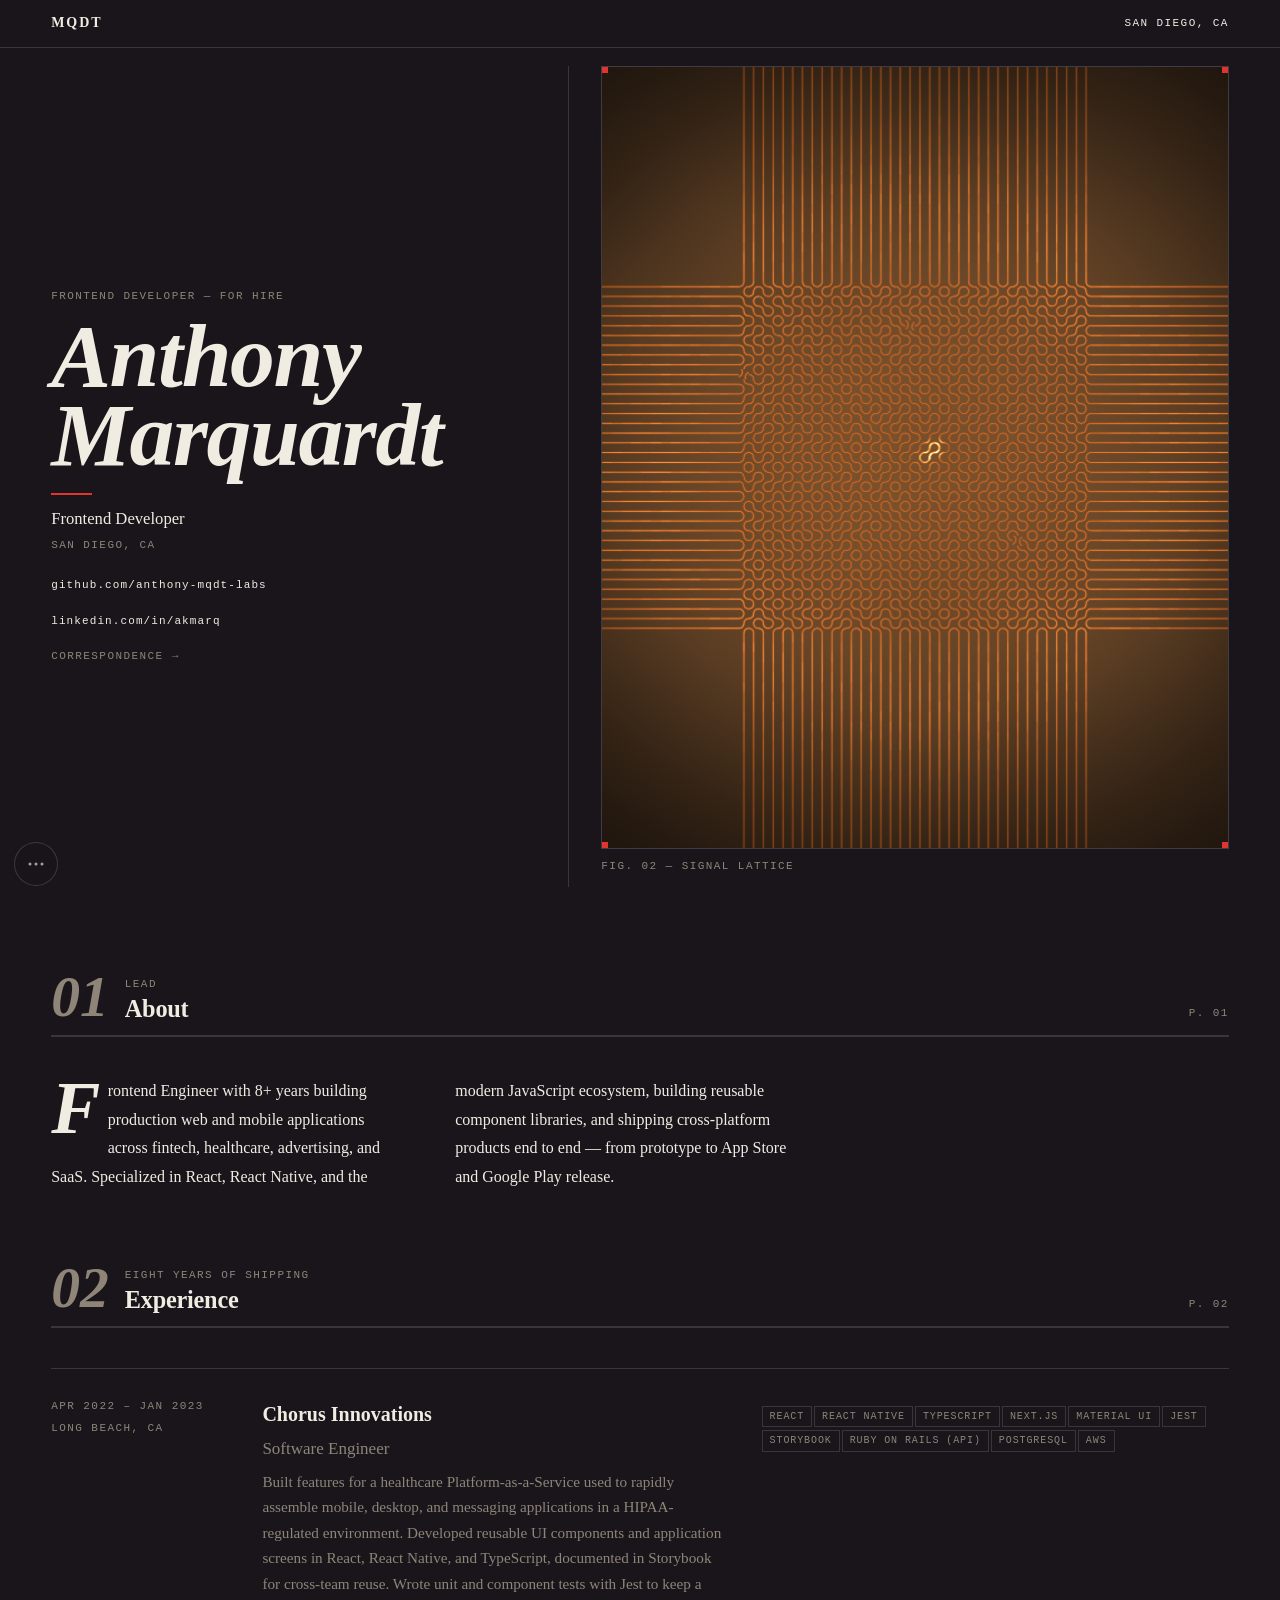
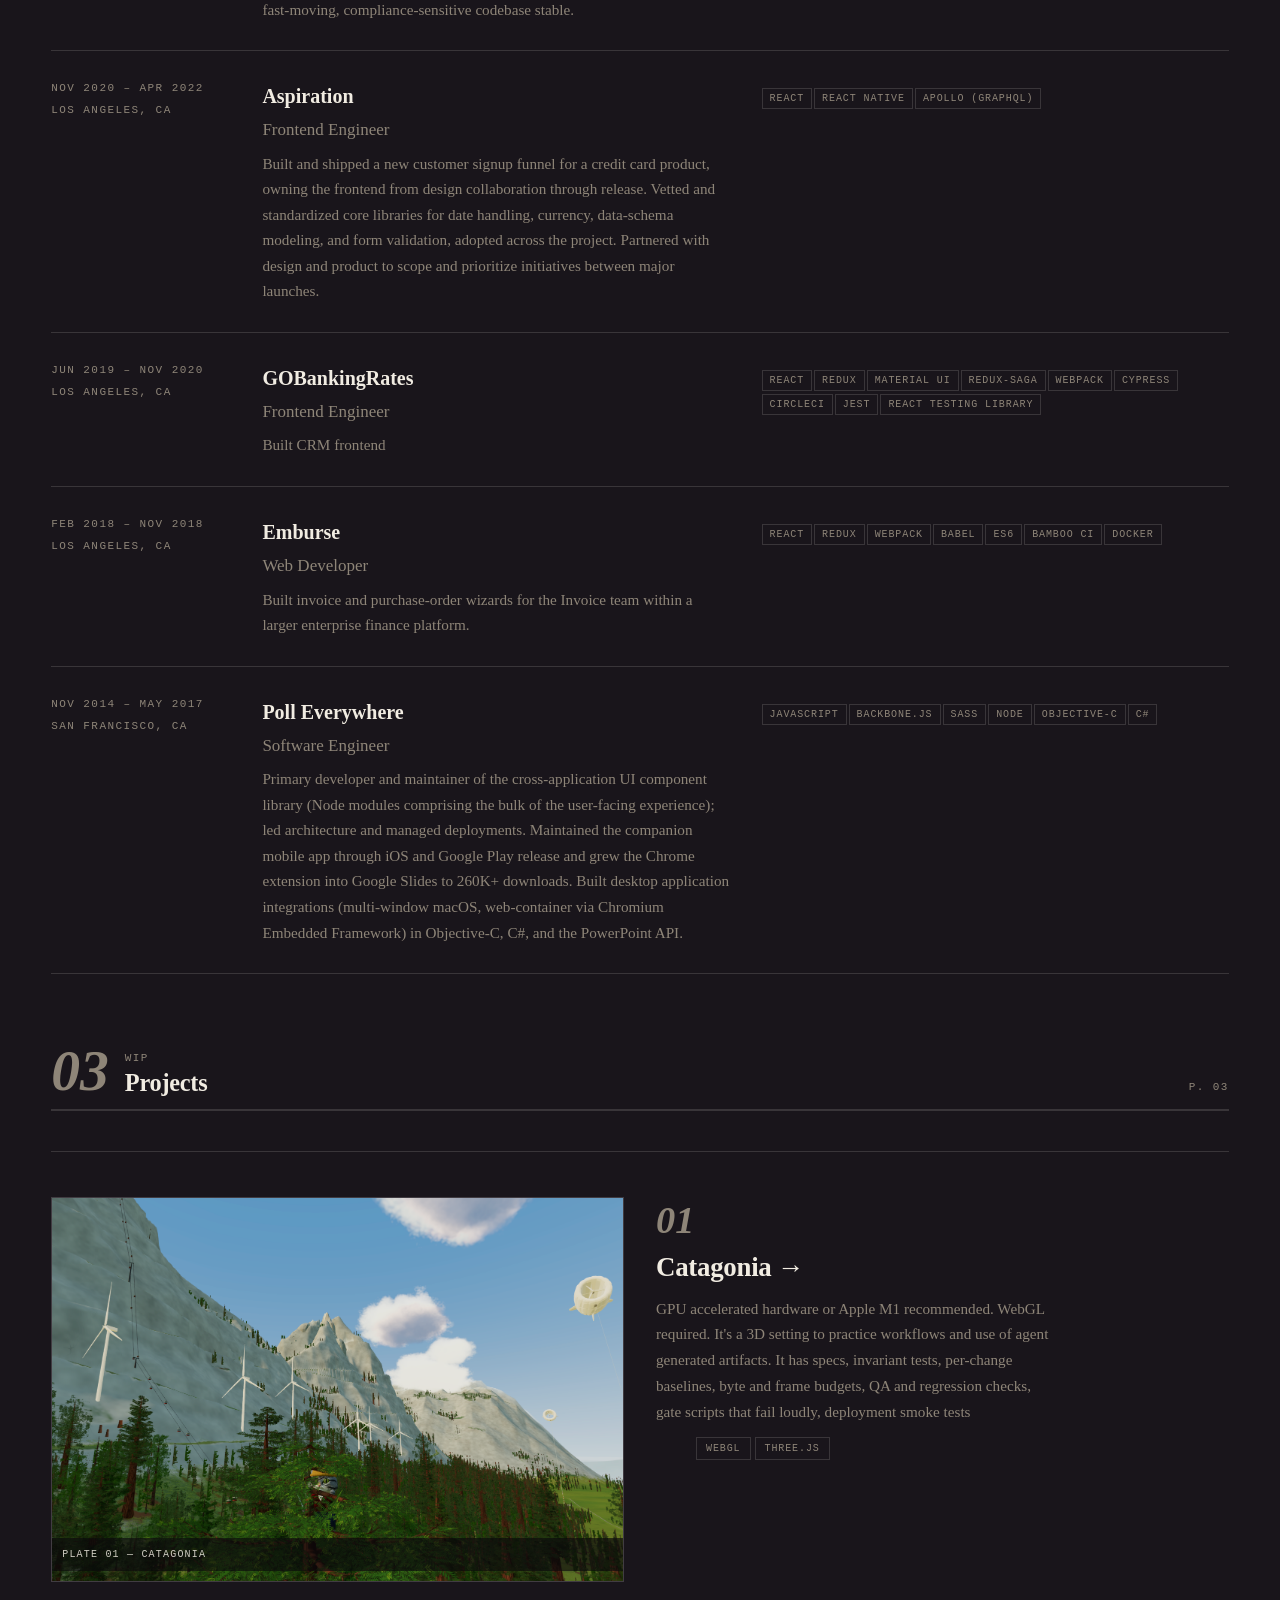
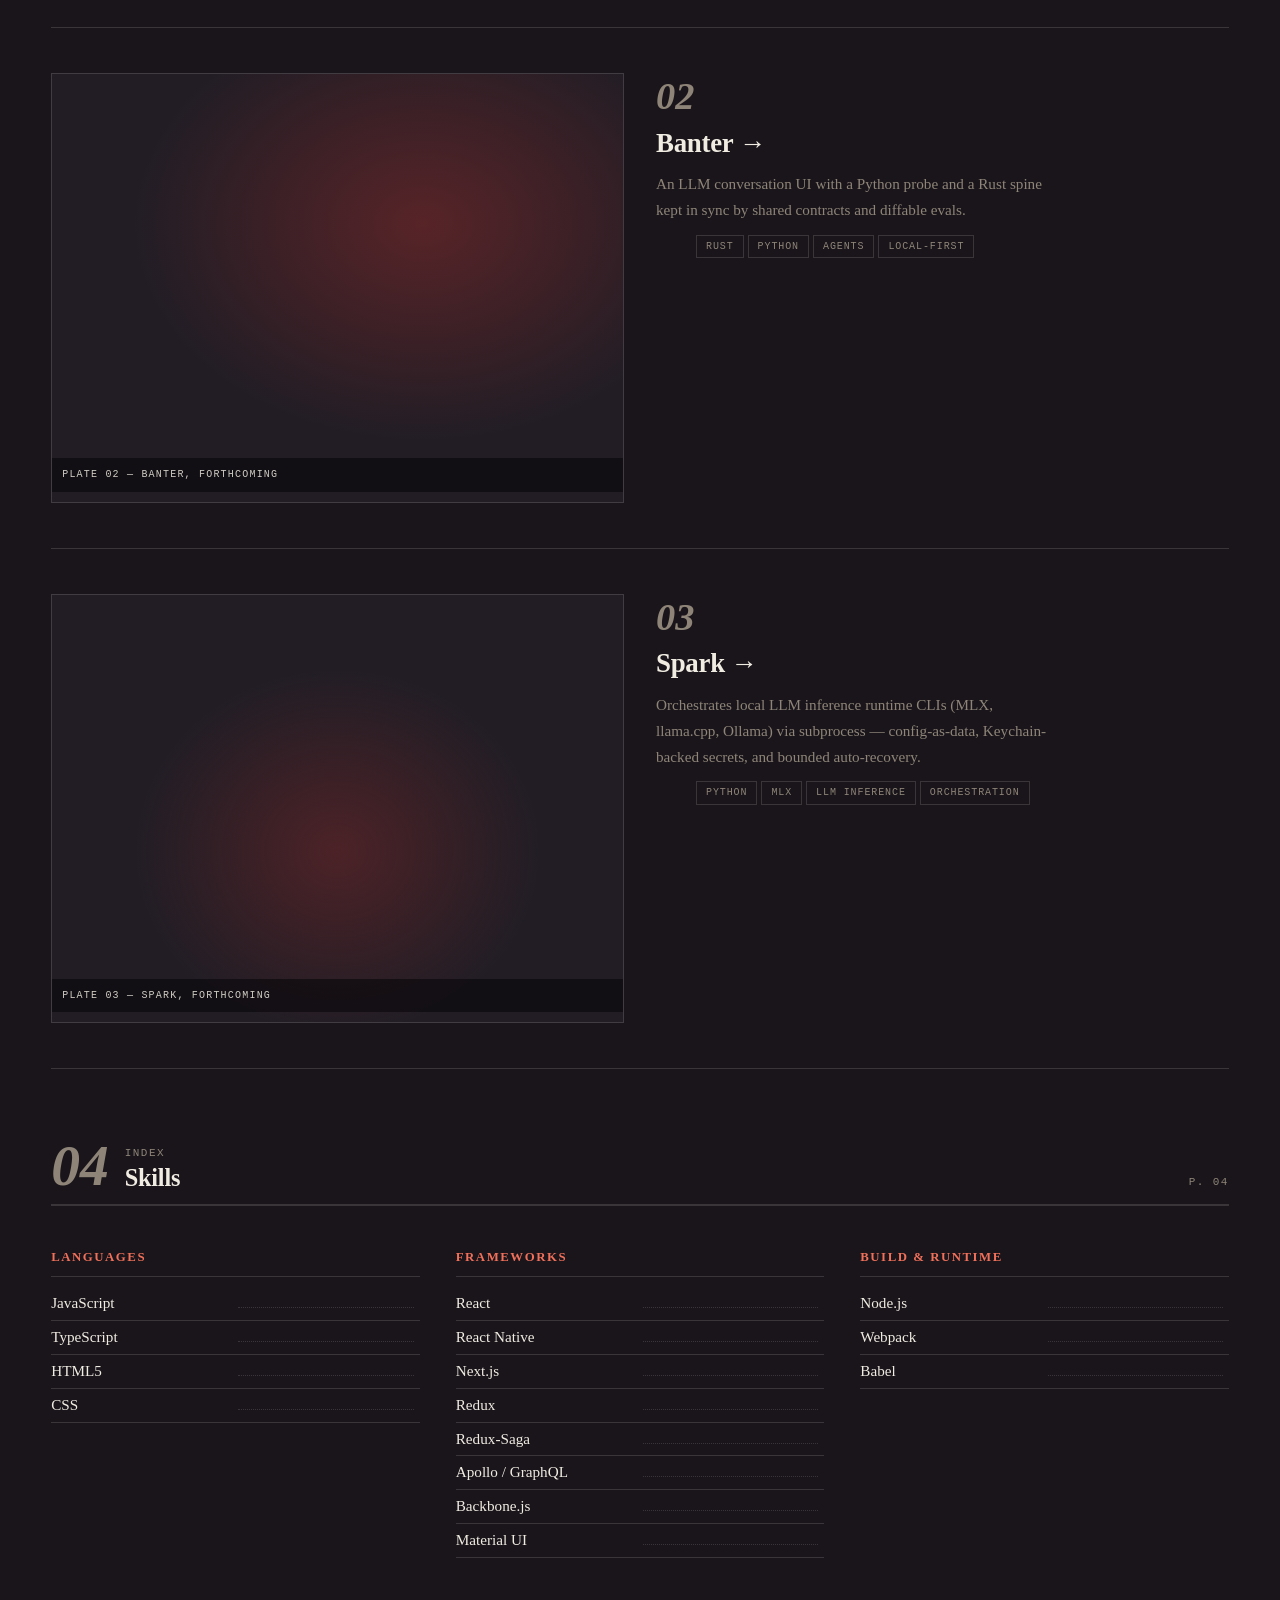
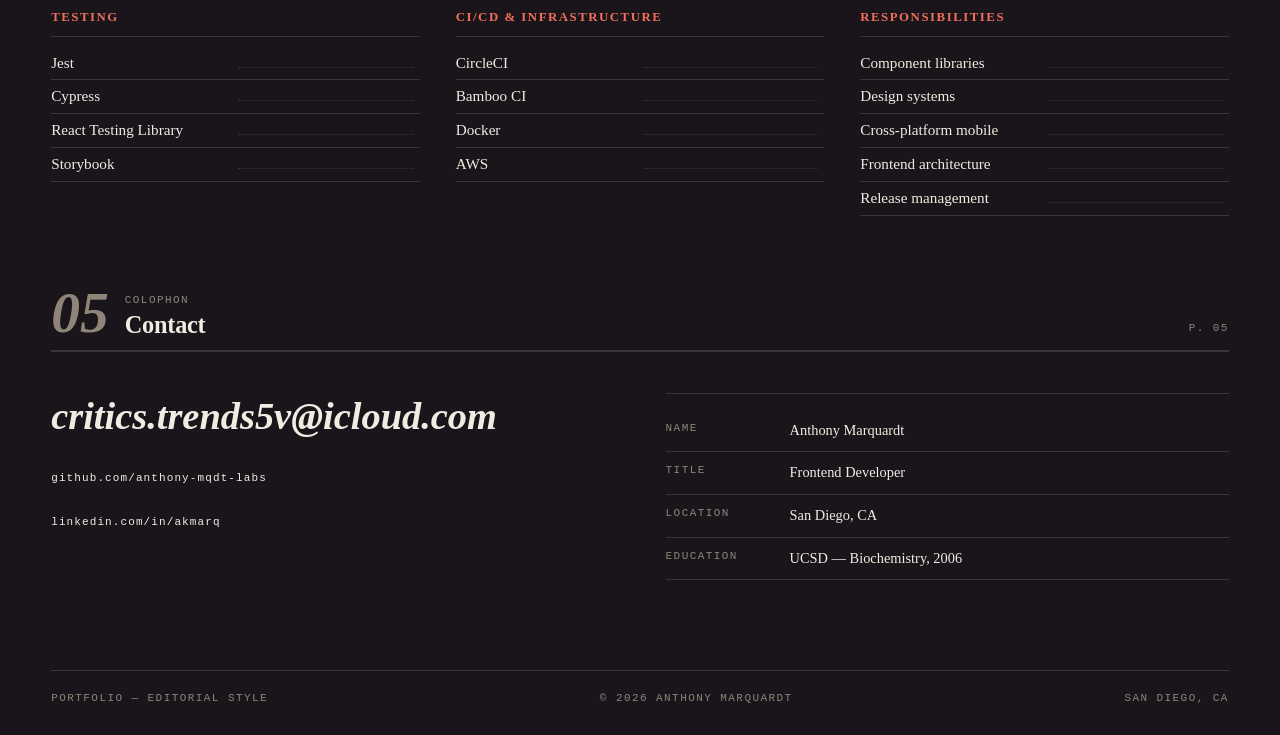
==== commit 694ba496: "projects: update catagonia description" ====
--- a/index.html
+++ b/index.html
@@ -548,8 +548,8 @@
    "name": "Catagonia",
    "url": "https://anthonymarquardt.com/project1",
    "image": "catagonia.png",
-   "note": "You might need a GPU for this or at minimum an Apple M1 and is currently 200mb uncompressed from github pages. This was a test to see what Opus 5.5 could build from a bunch of pictures and videos. It stands as the most fun vessel to \"see what we can do.\" It's not polished enough to present but worth showing as a WIP. Press \"H\" or Escape key for developer panel and menu settings.",
-   "tags": ["WebGL","Three.js","Web client"]
+   "note": "GPU accelerated hardware or Apple M1 recommended. WebGL required. It's a 3D setting to practice workflows and use of agent generated artifacts. It has specs, invariant tests, per-change baselines, byte and frame budgets, QA and regression checks, gate scripts that fail loudly, deployment smoke tests",
+   "tags": ["WebGL","Three.js"]
   },
   {
    "name": "Banter",
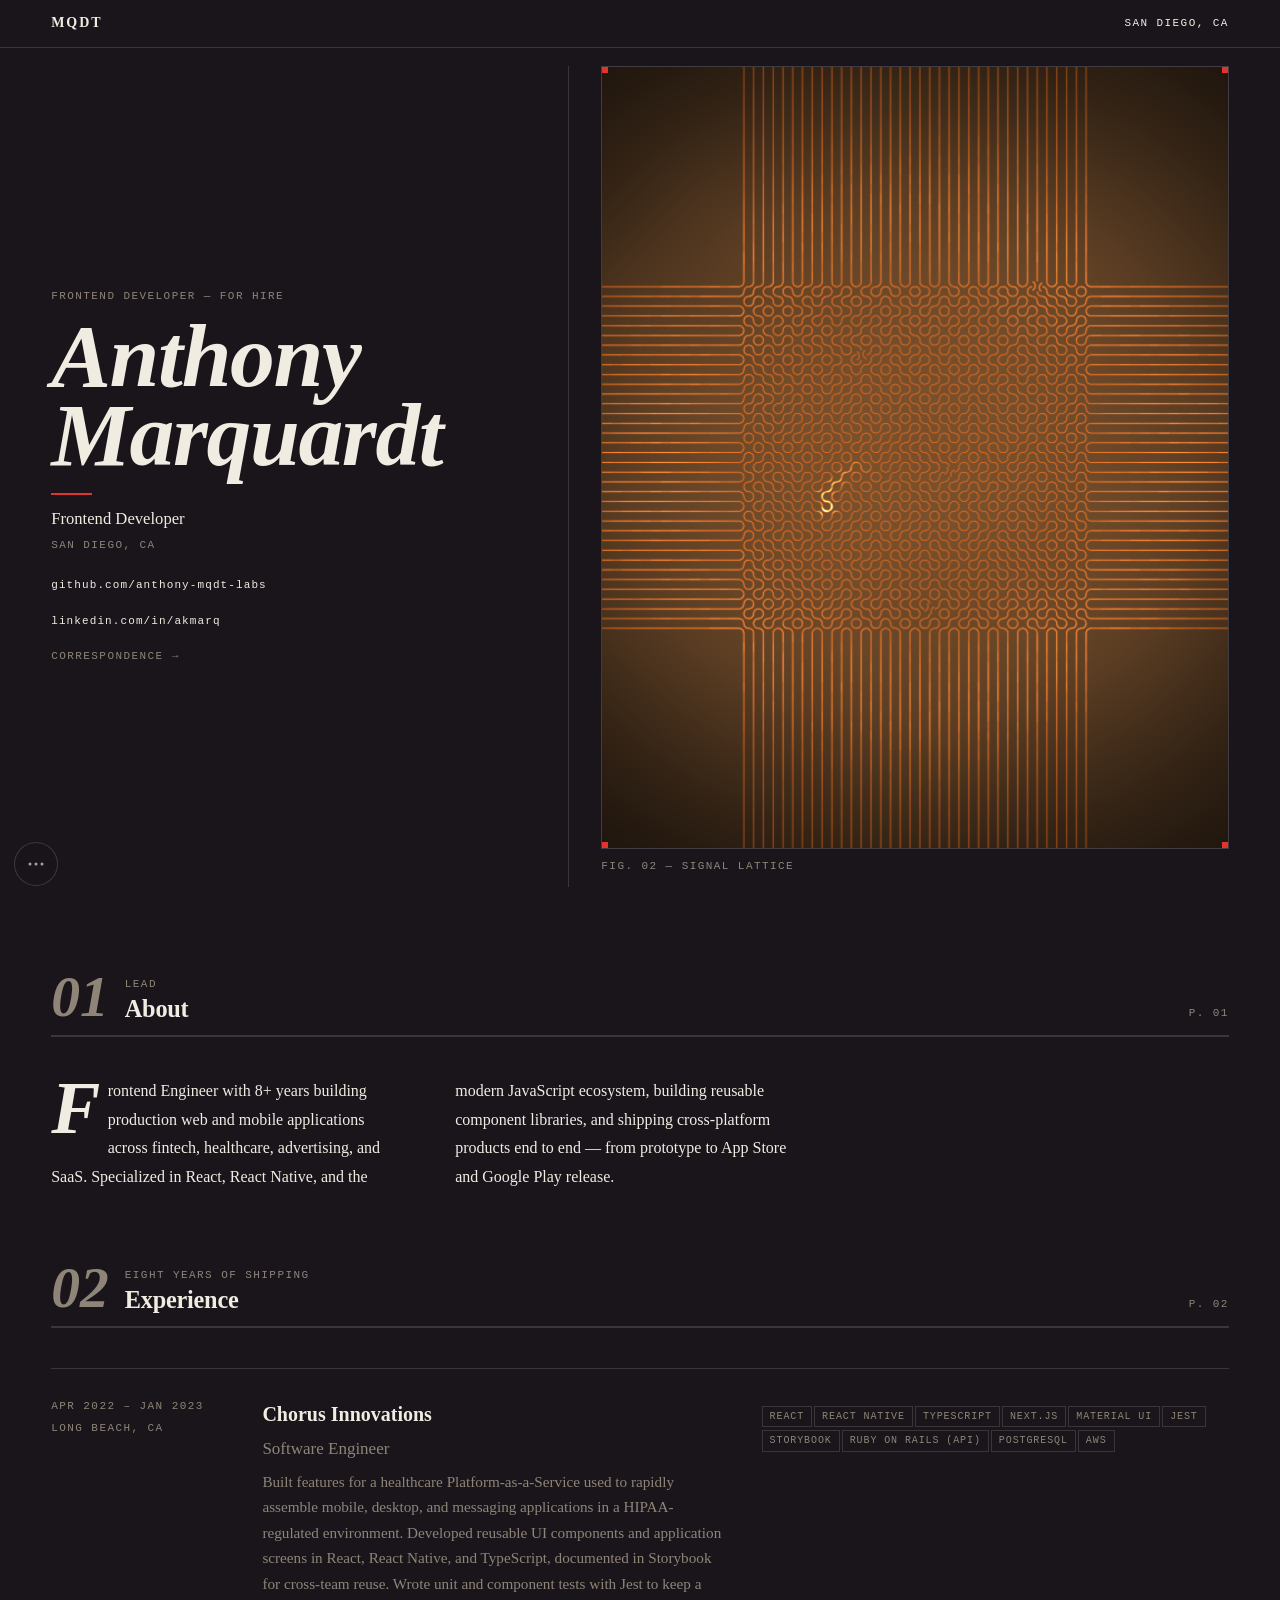
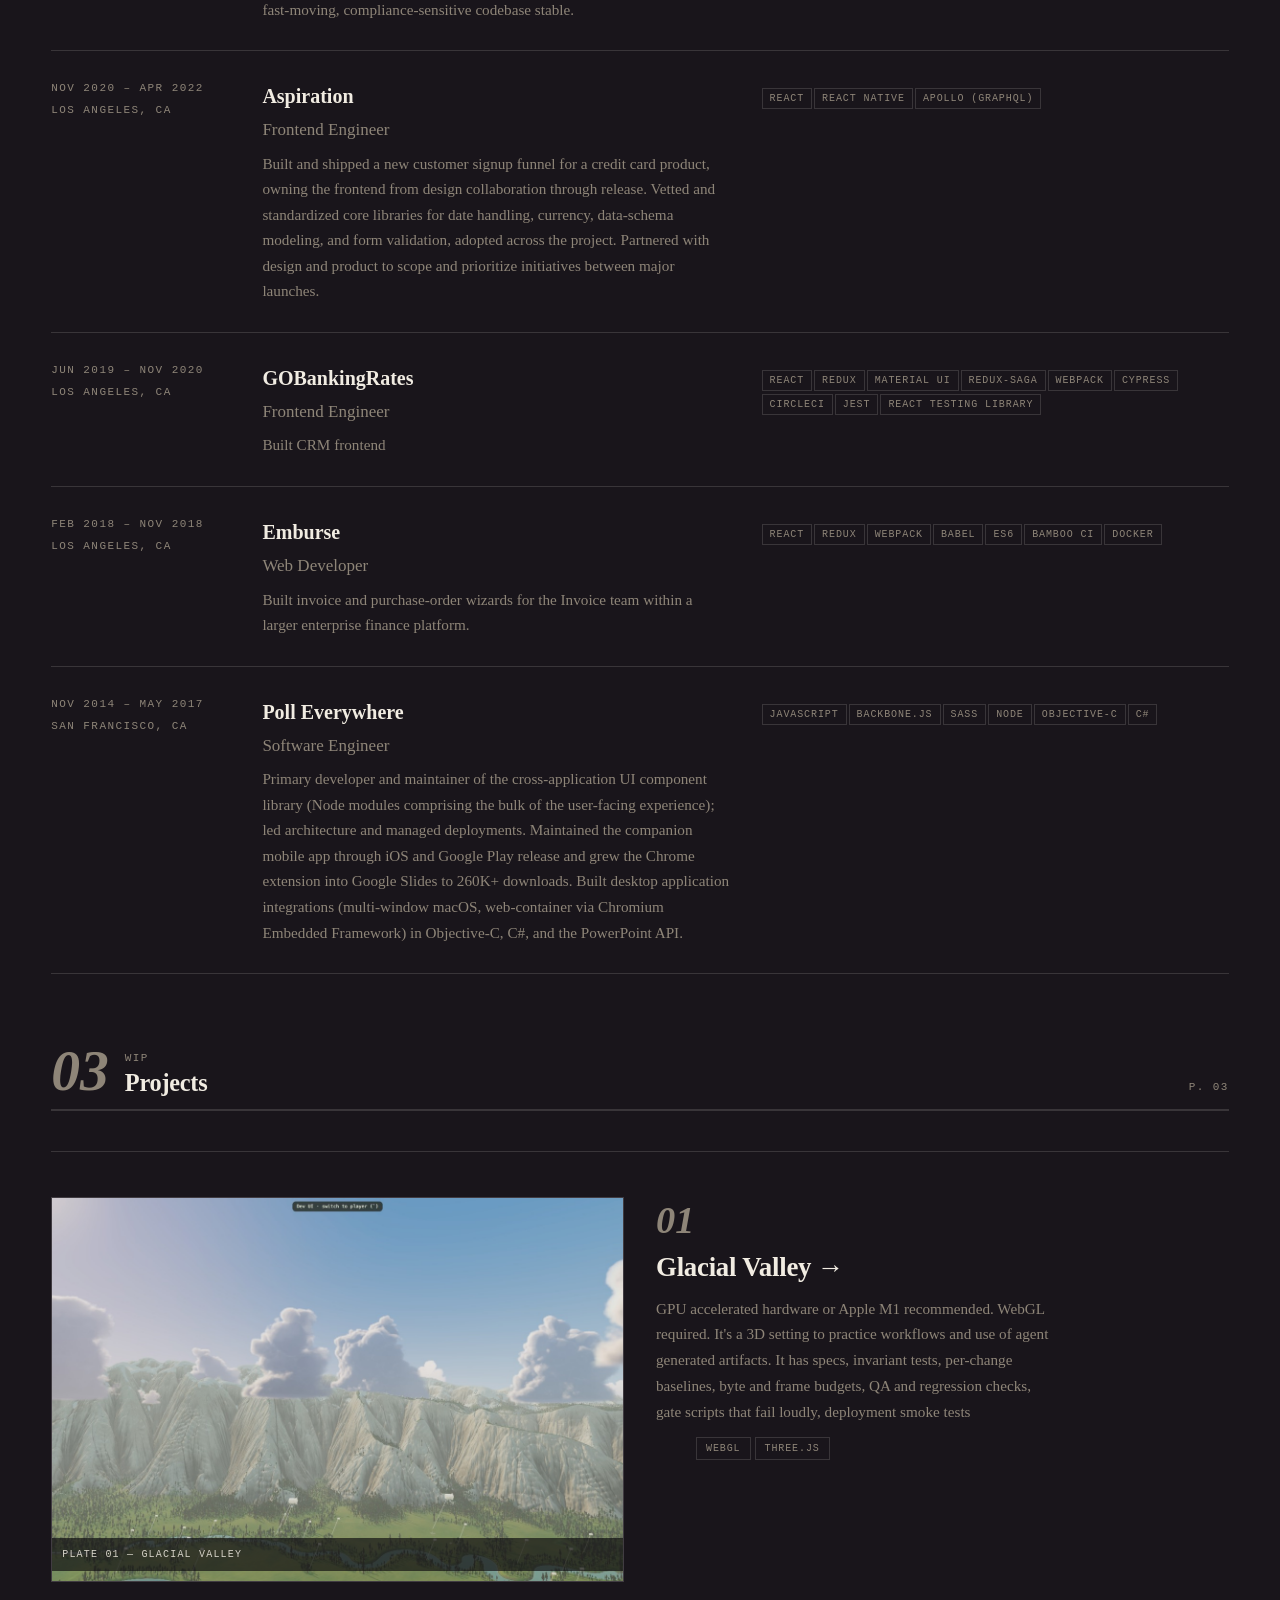
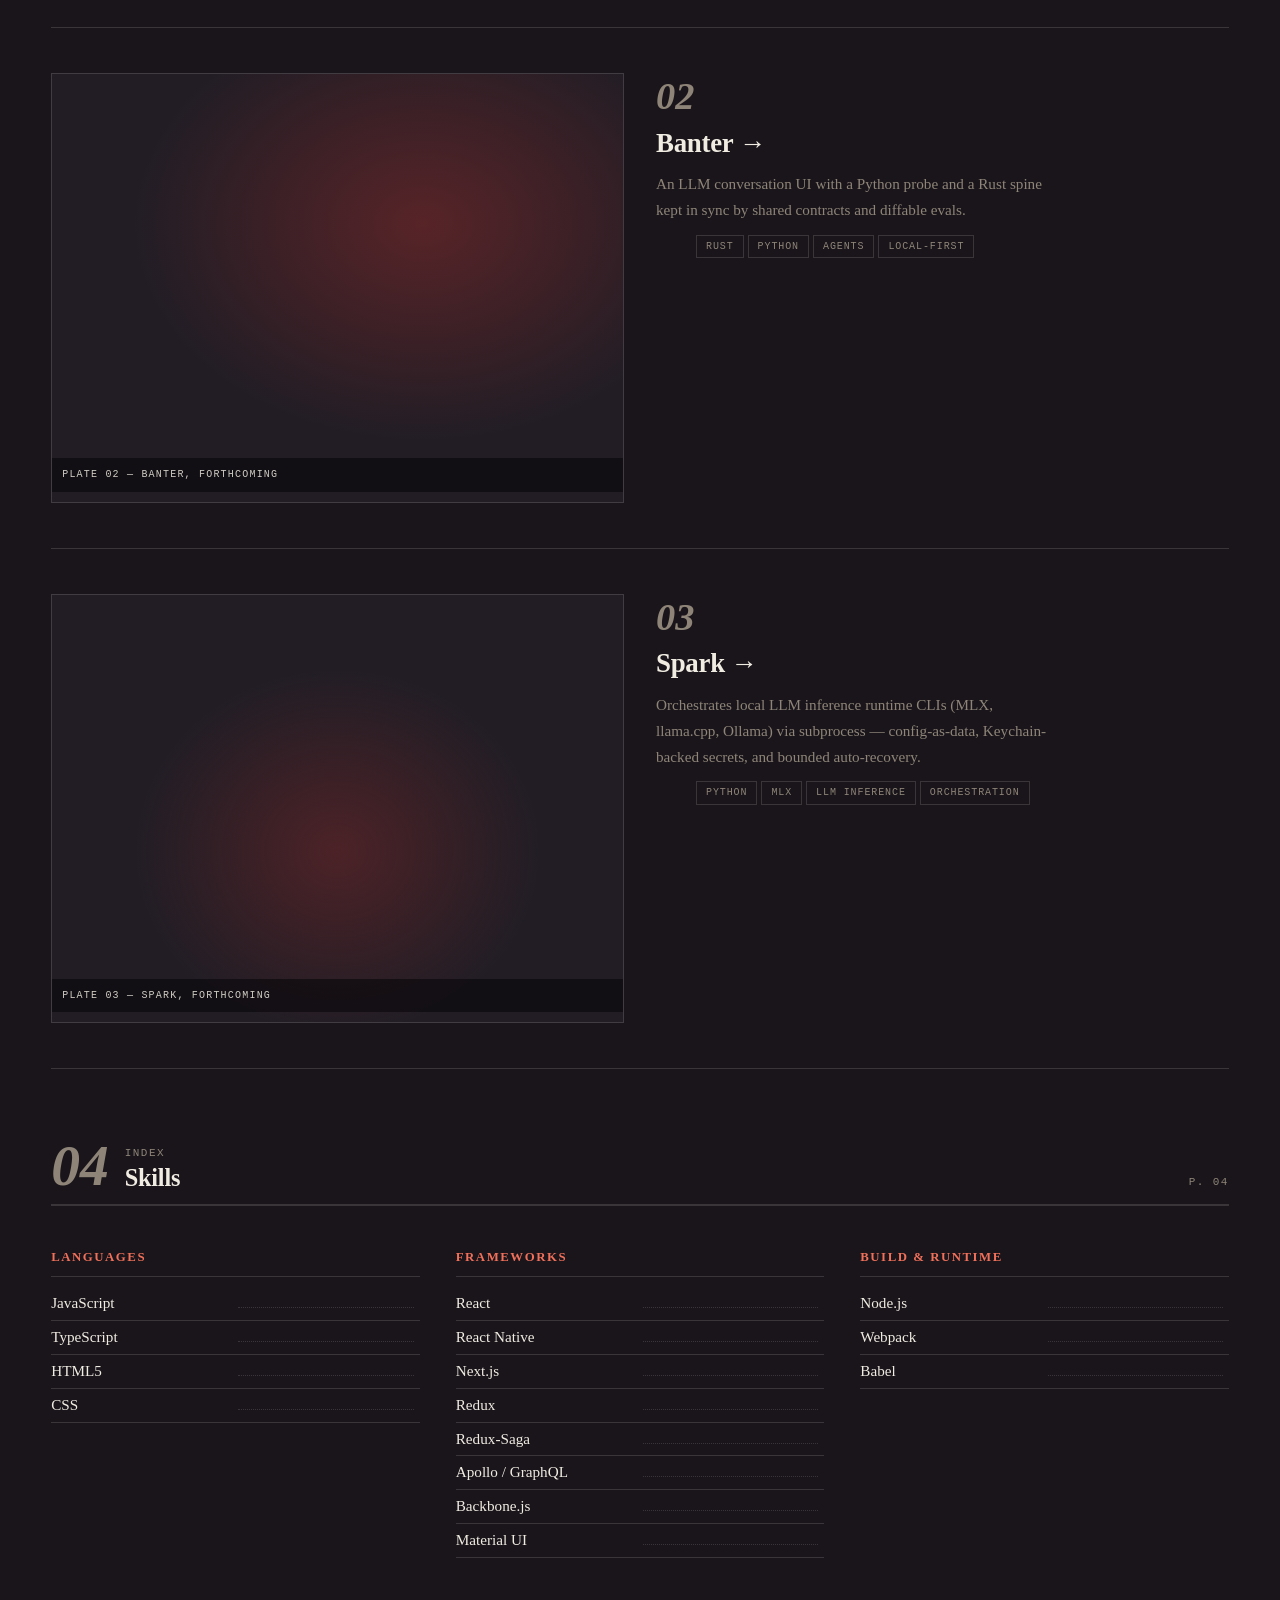
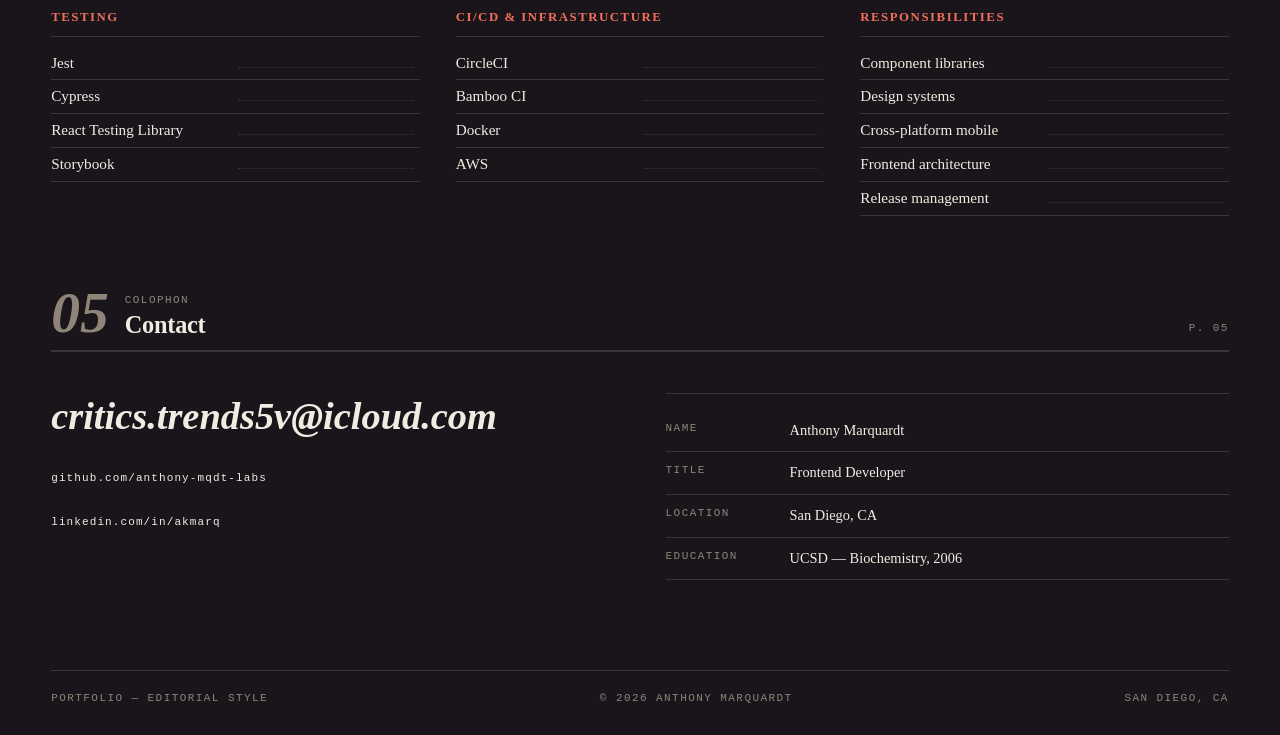
==== commit 3be05c01: "projects: update catagonia description" ====
--- a/index.html
+++ b/index.html
@@ -545,9 +545,9 @@
  ],
  "projects": [
   {
-   "name": "Catagonia",
+   "name": "Glacial Valley",
    "url": "https://anthonymarquardt.com/project1",
-   "image": "catagonia.png",
+   "image": "granite-glacial-valley.png",
    "note": "GPU accelerated hardware or Apple M1 recommended. WebGL required. It's a 3D setting to practice workflows and use of agent generated artifacts. It has specs, invariant tests, per-change baselines, byte and frame budgets, QA and regression checks, gate scripts that fail loudly, deployment smoke tests",
    "tags": ["WebGL","Three.js"]
   },
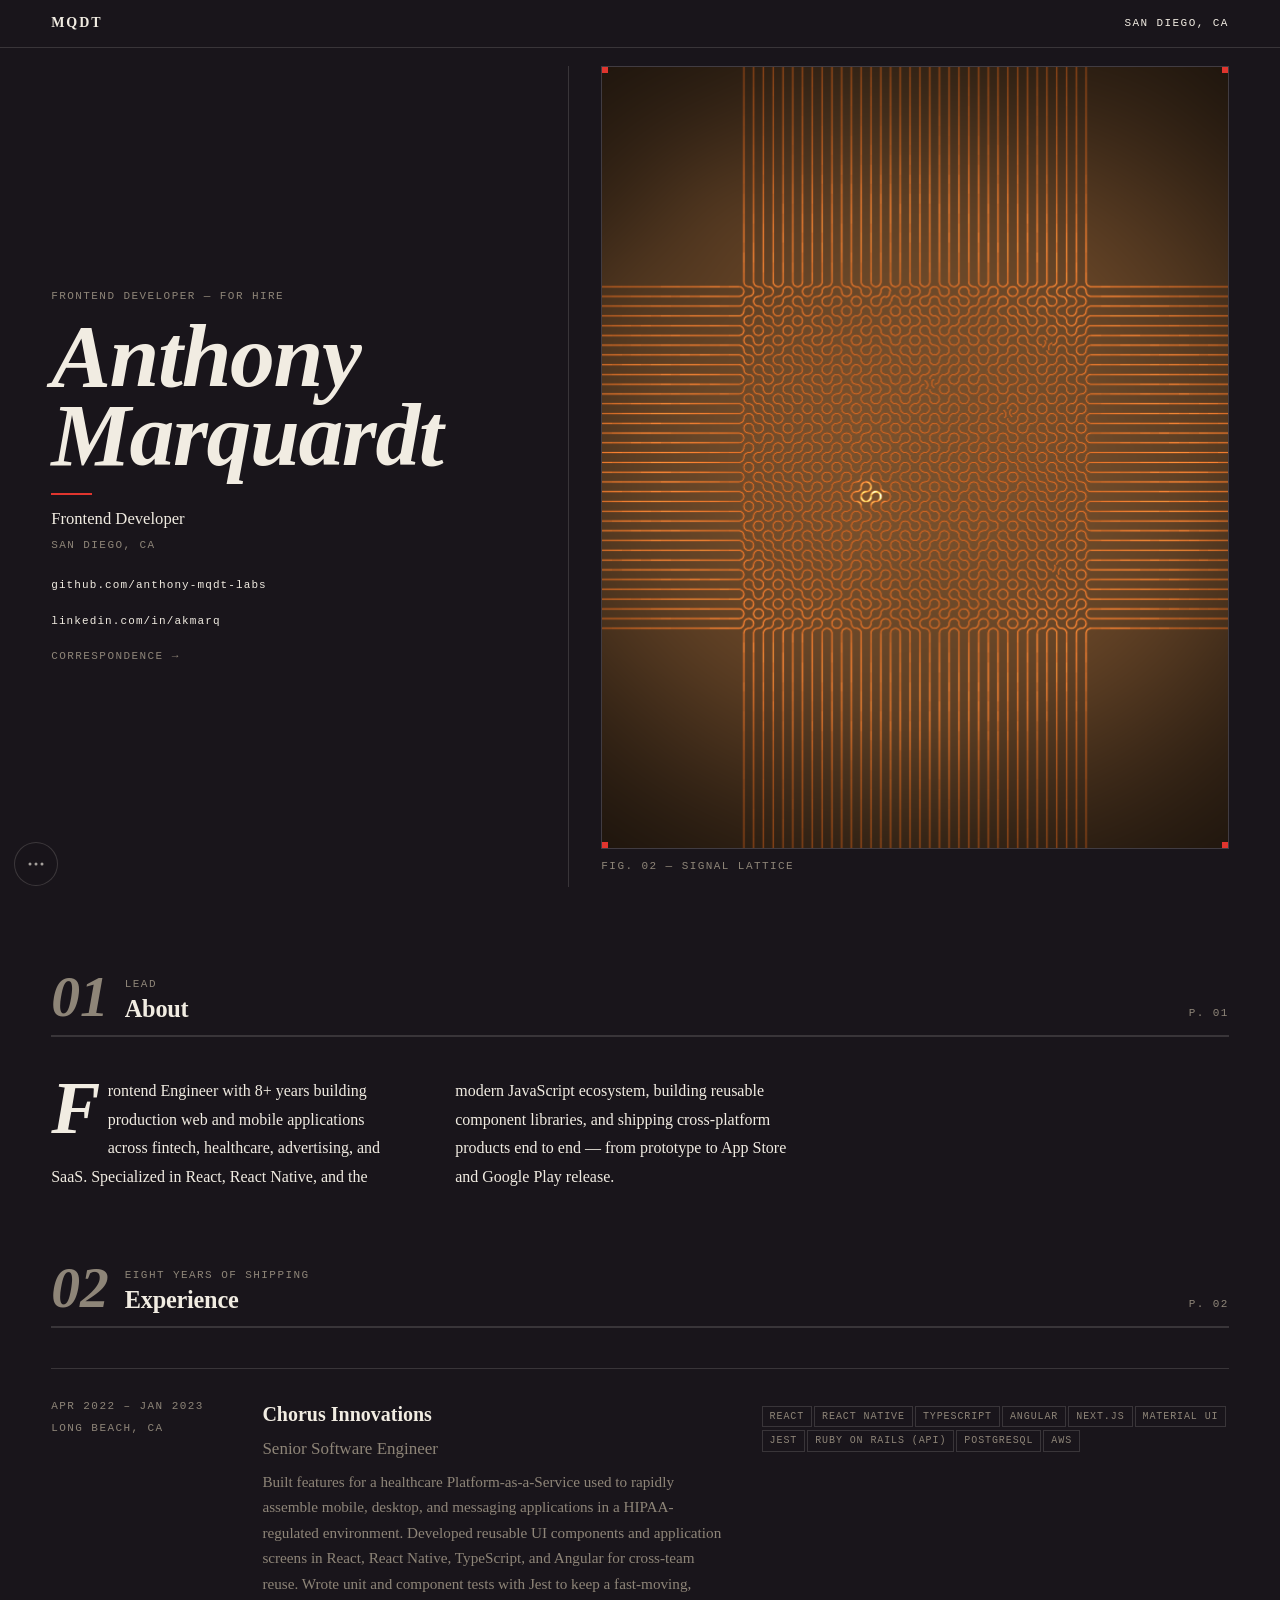
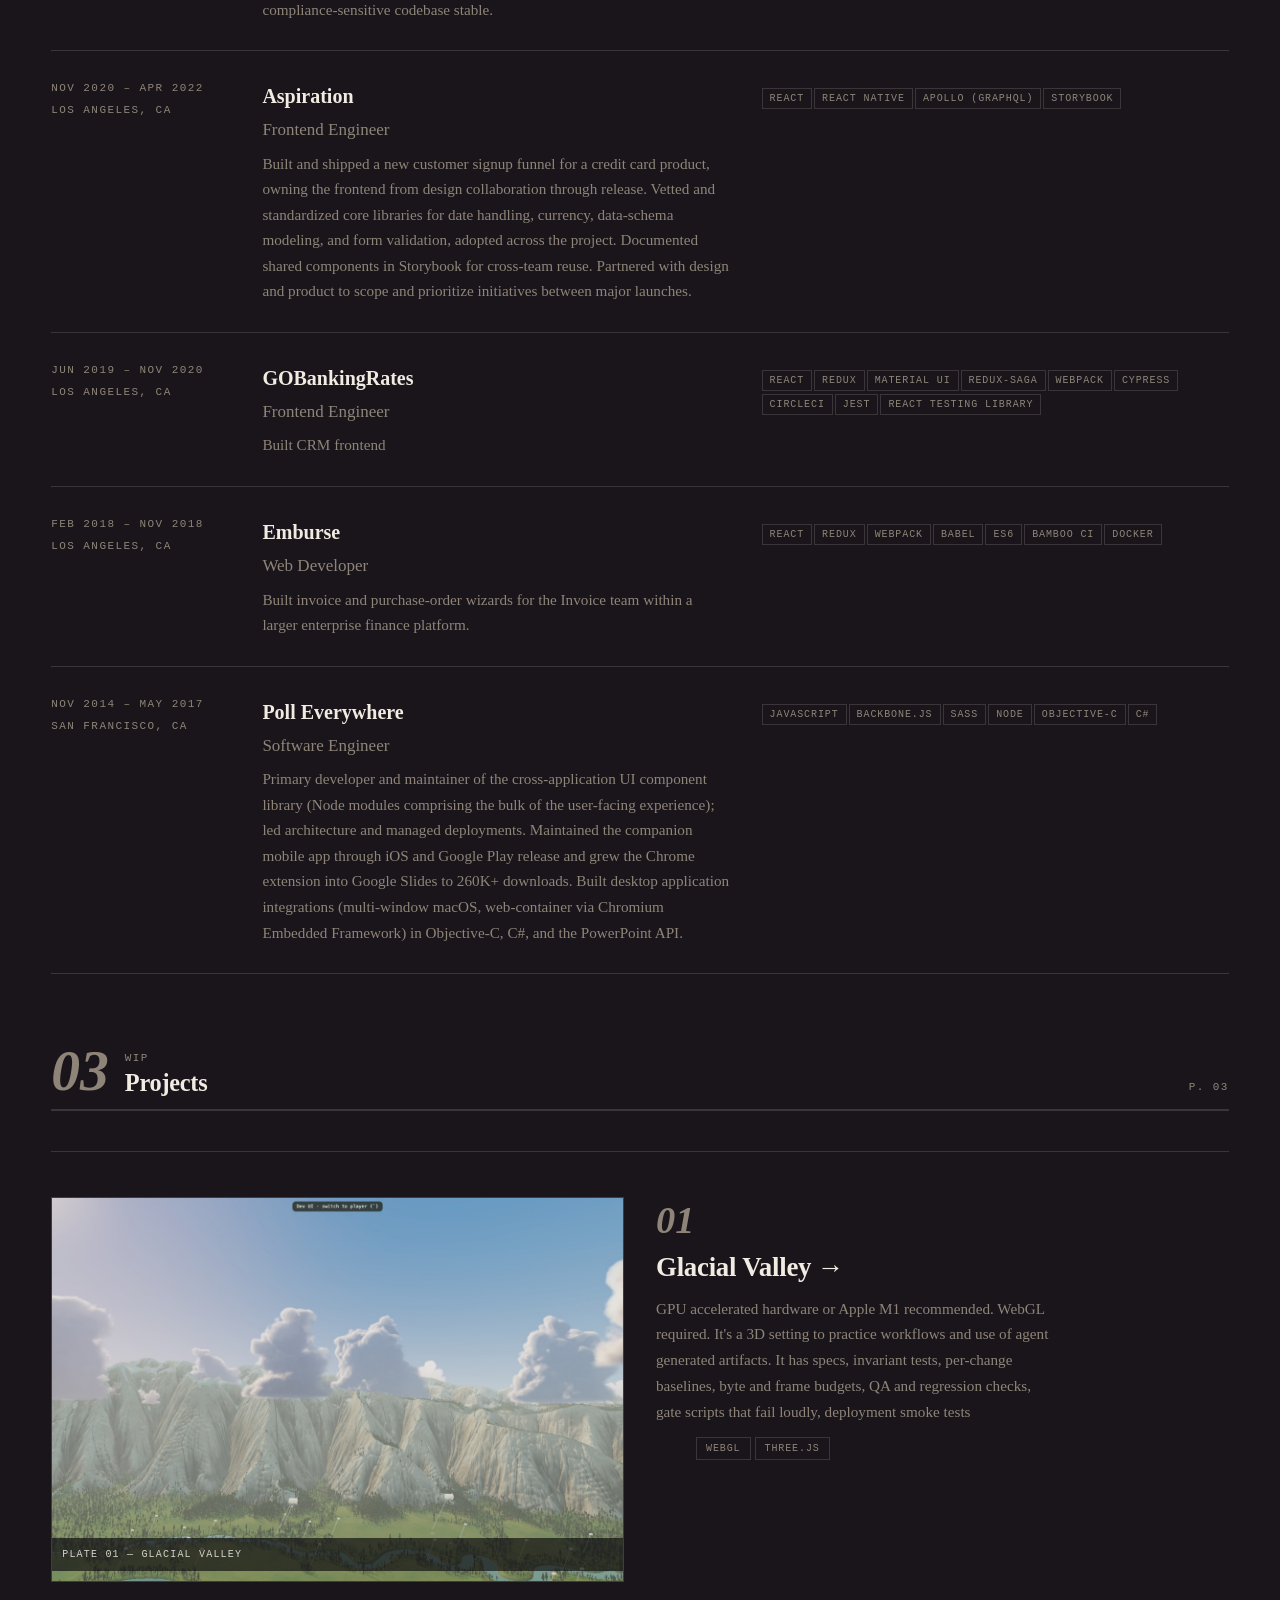
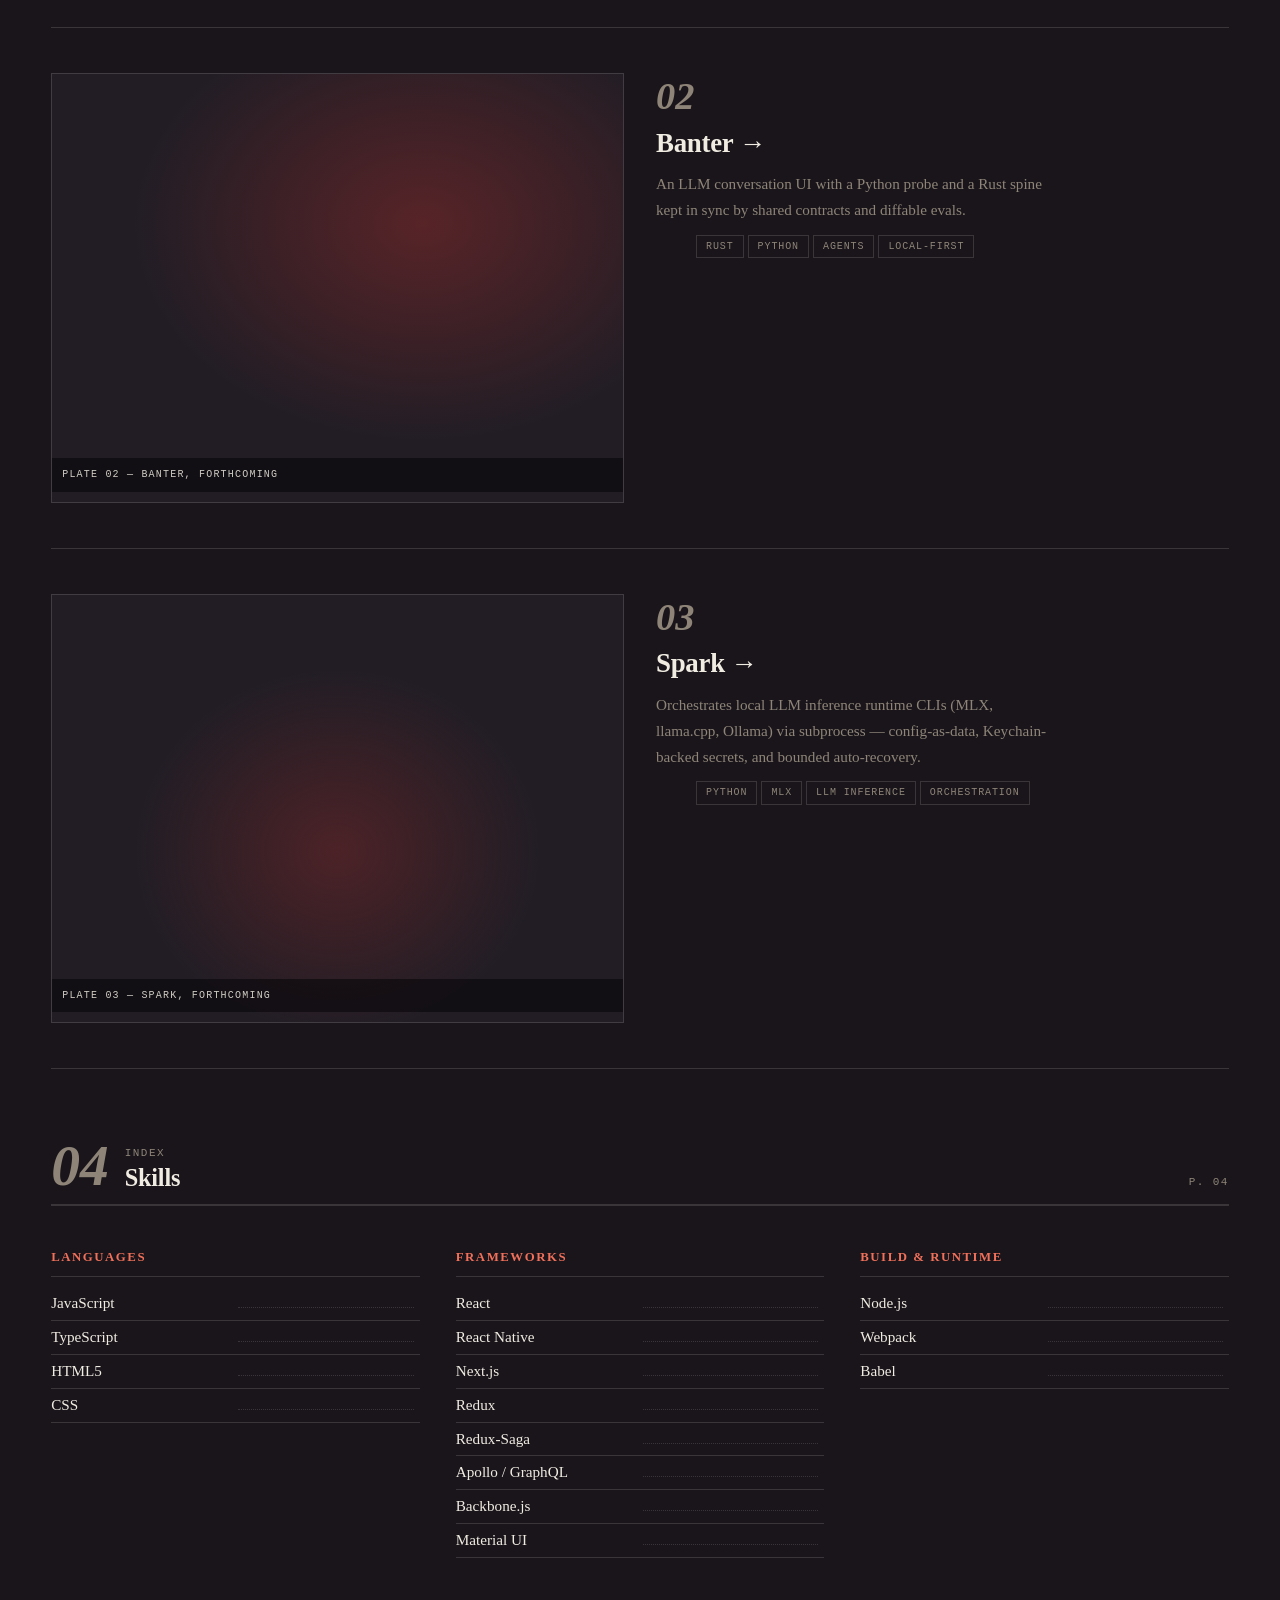
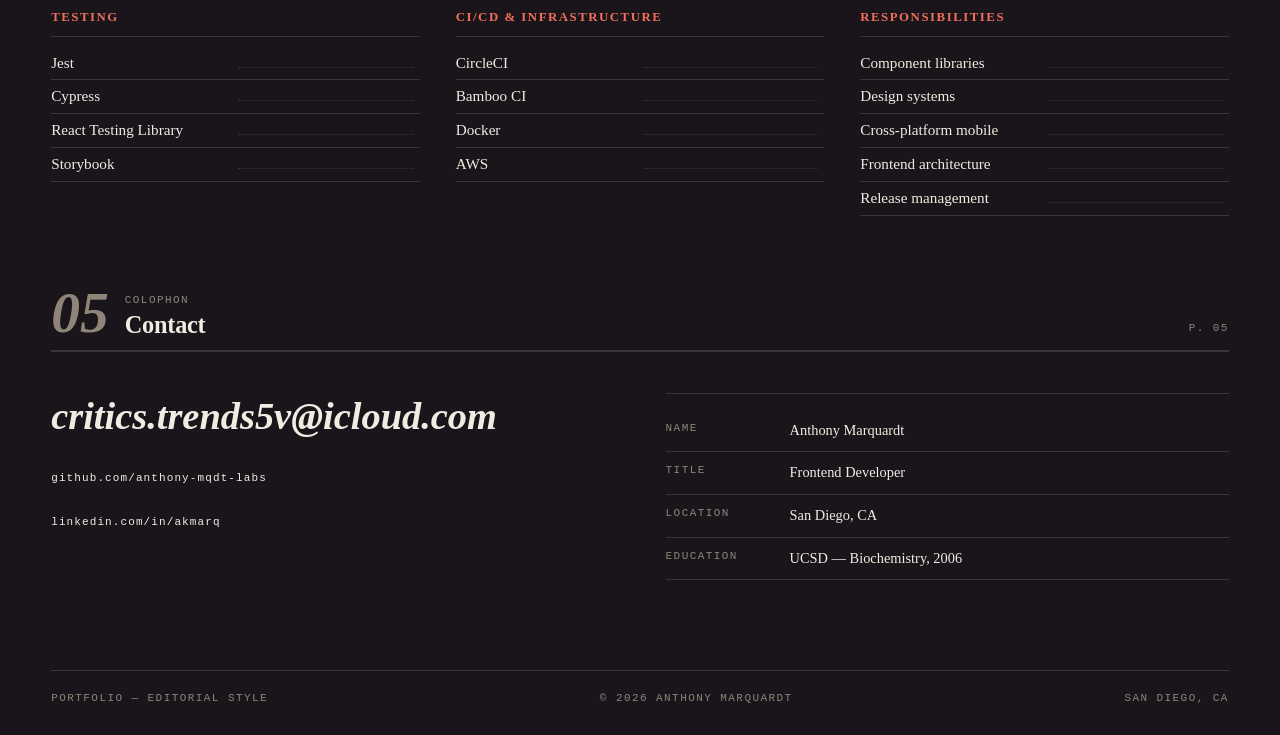
==== commit 39487d9e: "chore: update role descriptions" ====
--- a/index.html
+++ b/index.html
@@ -504,19 +504,19 @@
  "experience": [
   {
    "company": "Chorus Innovations",
-   "role": "Software Engineer",
+   "role": "Senior Software Engineer",
    "period": "Apr 2022 \u2013 Jan 2023",
    "location": "Long Beach, CA",
-   "note": "Built features for a healthcare Platform-as-a-Service used to rapidly assemble mobile, desktop, and messaging applications in a HIPAA-regulated environment. Developed reusable UI components and application screens in React, React Native, and TypeScript, documented in Storybook for cross-team reuse. Wrote unit and component tests with Jest to keep a fast-moving, compliance-sensitive codebase stable.",
-   "stack": ["React","React Native","TypeScript","Next.js","Material UI","Jest","Storybook","Ruby on Rails (API)","PostgreSQL","AWS"]
+   "note": "Built features for a healthcare Platform-as-a-Service used to rapidly assemble mobile, desktop, and messaging applications in a HIPAA-regulated environment. Developed reusable UI components and application screens in React, React Native, TypeScript, and Angular for cross-team reuse. Wrote unit and component tests with Jest to keep a fast-moving, compliance-sensitive codebase stable.",
+   "stack": ["React","React Native","TypeScript","Angular","Next.js","Material UI","Jest","Ruby on Rails (API)","PostgreSQL","AWS"]
   },
   {
    "company": "Aspiration",
    "role": "Frontend Engineer",
    "period": "Nov 2020 \u2013 Apr 2022",
    "location": "Los Angeles, CA",
-   "note": "Built and shipped a new customer signup funnel for a credit card product, owning the frontend from design collaboration through release. Vetted and standardized core libraries for date handling, currency, data-schema modeling, and form validation, adopted across the project. Partnered with design and product to scope and prioritize initiatives between major launches.",
-   "stack": ["React","React Native","Apollo (GraphQL)"]
+   "note": "Built and shipped a new customer signup funnel for a credit card product, owning the frontend from design collaboration through release. Vetted and standardized core libraries for date handling, currency, data-schema modeling, and form validation, adopted across the project. Documented shared components in Storybook for cross-team reuse. Partnered with design and product to scope and prioritize initiatives between major launches.",
+   "stack": ["React","React Native","Apollo (GraphQL)","Storybook"]
   },
   {
    "company": "GOBankingRates",
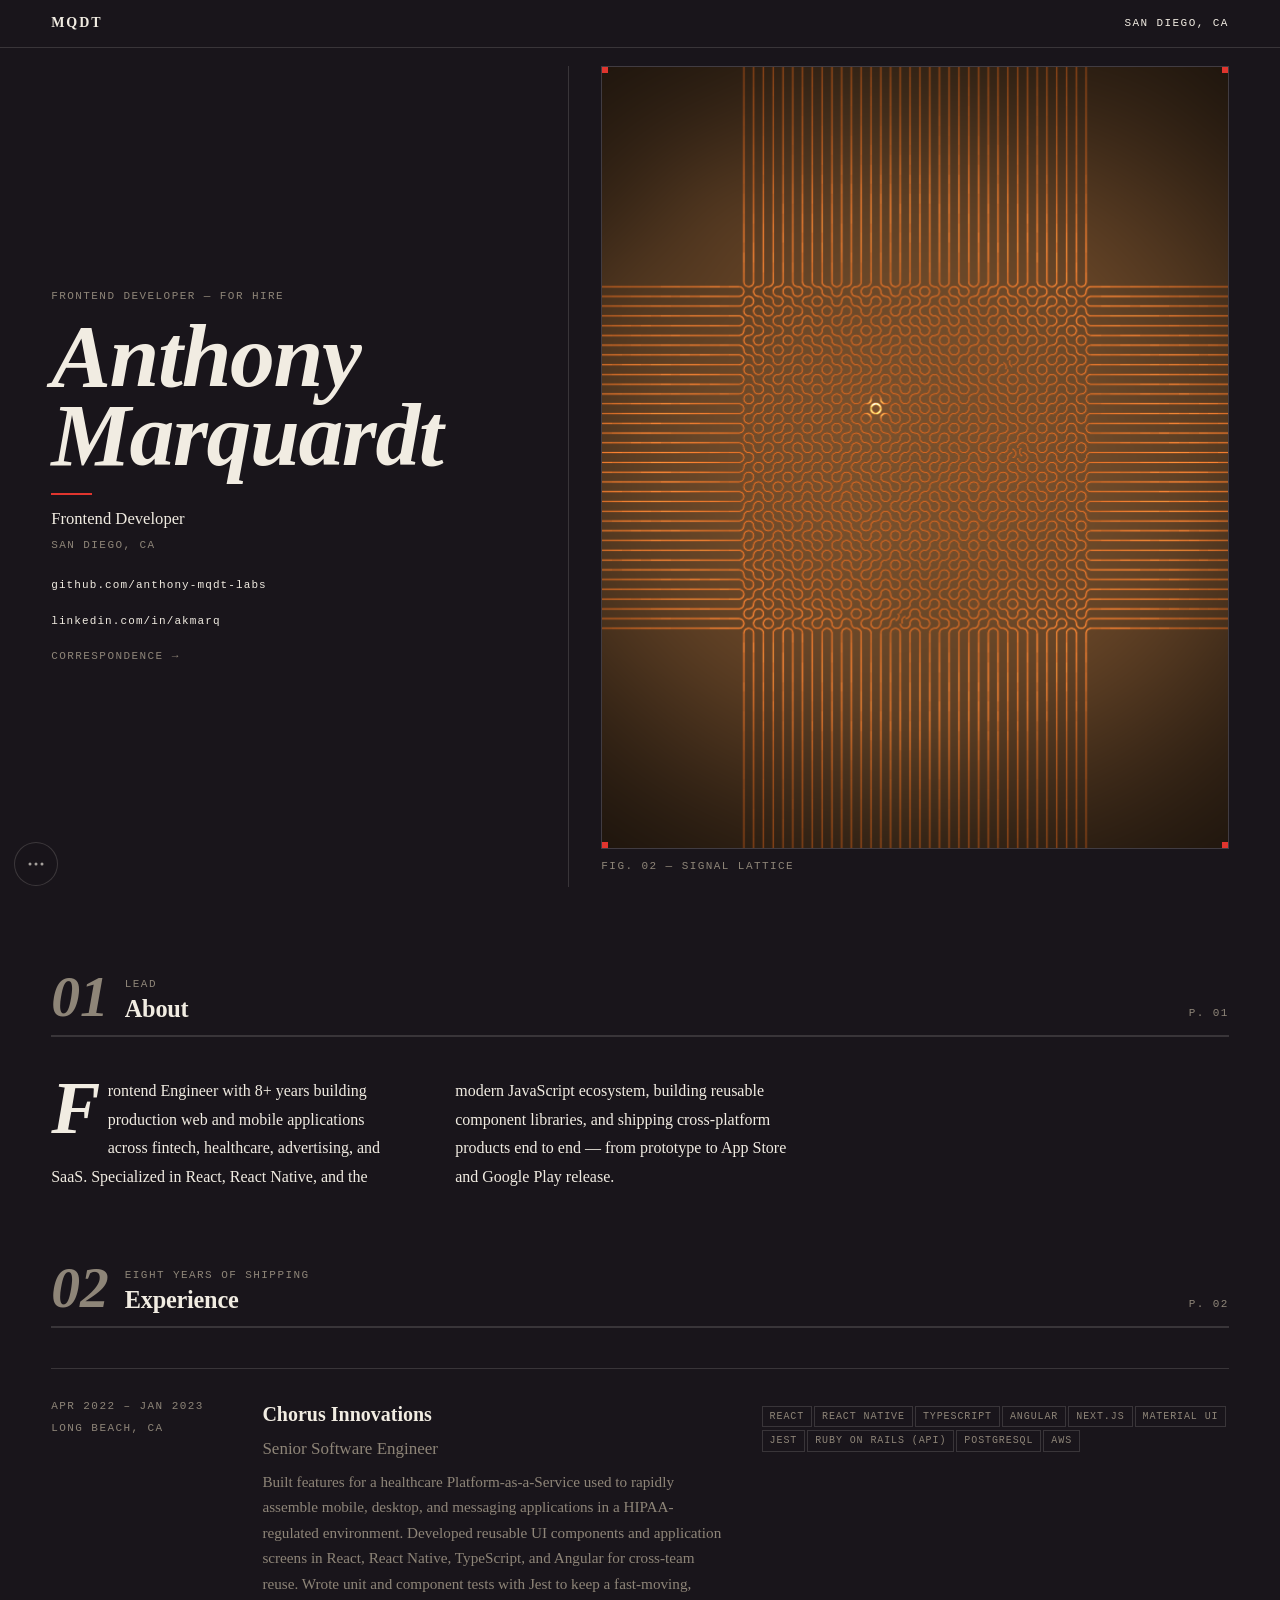
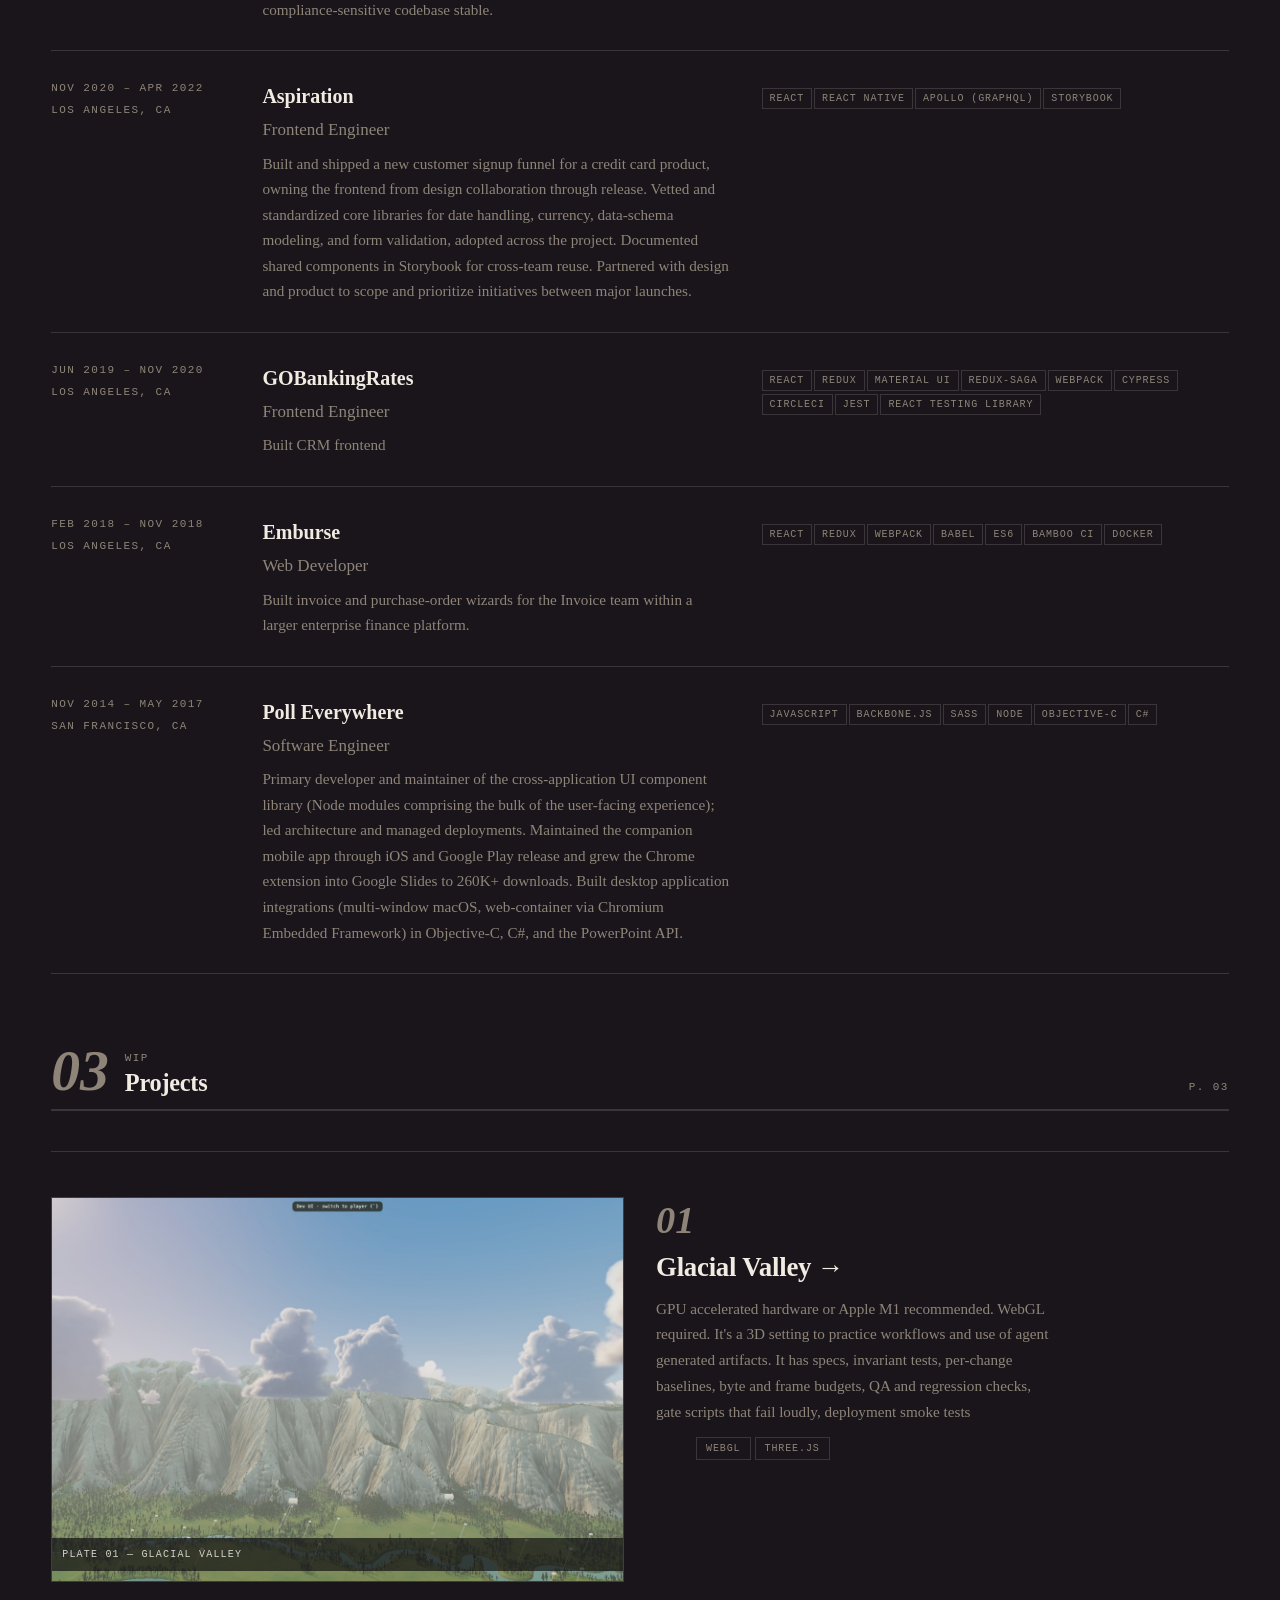
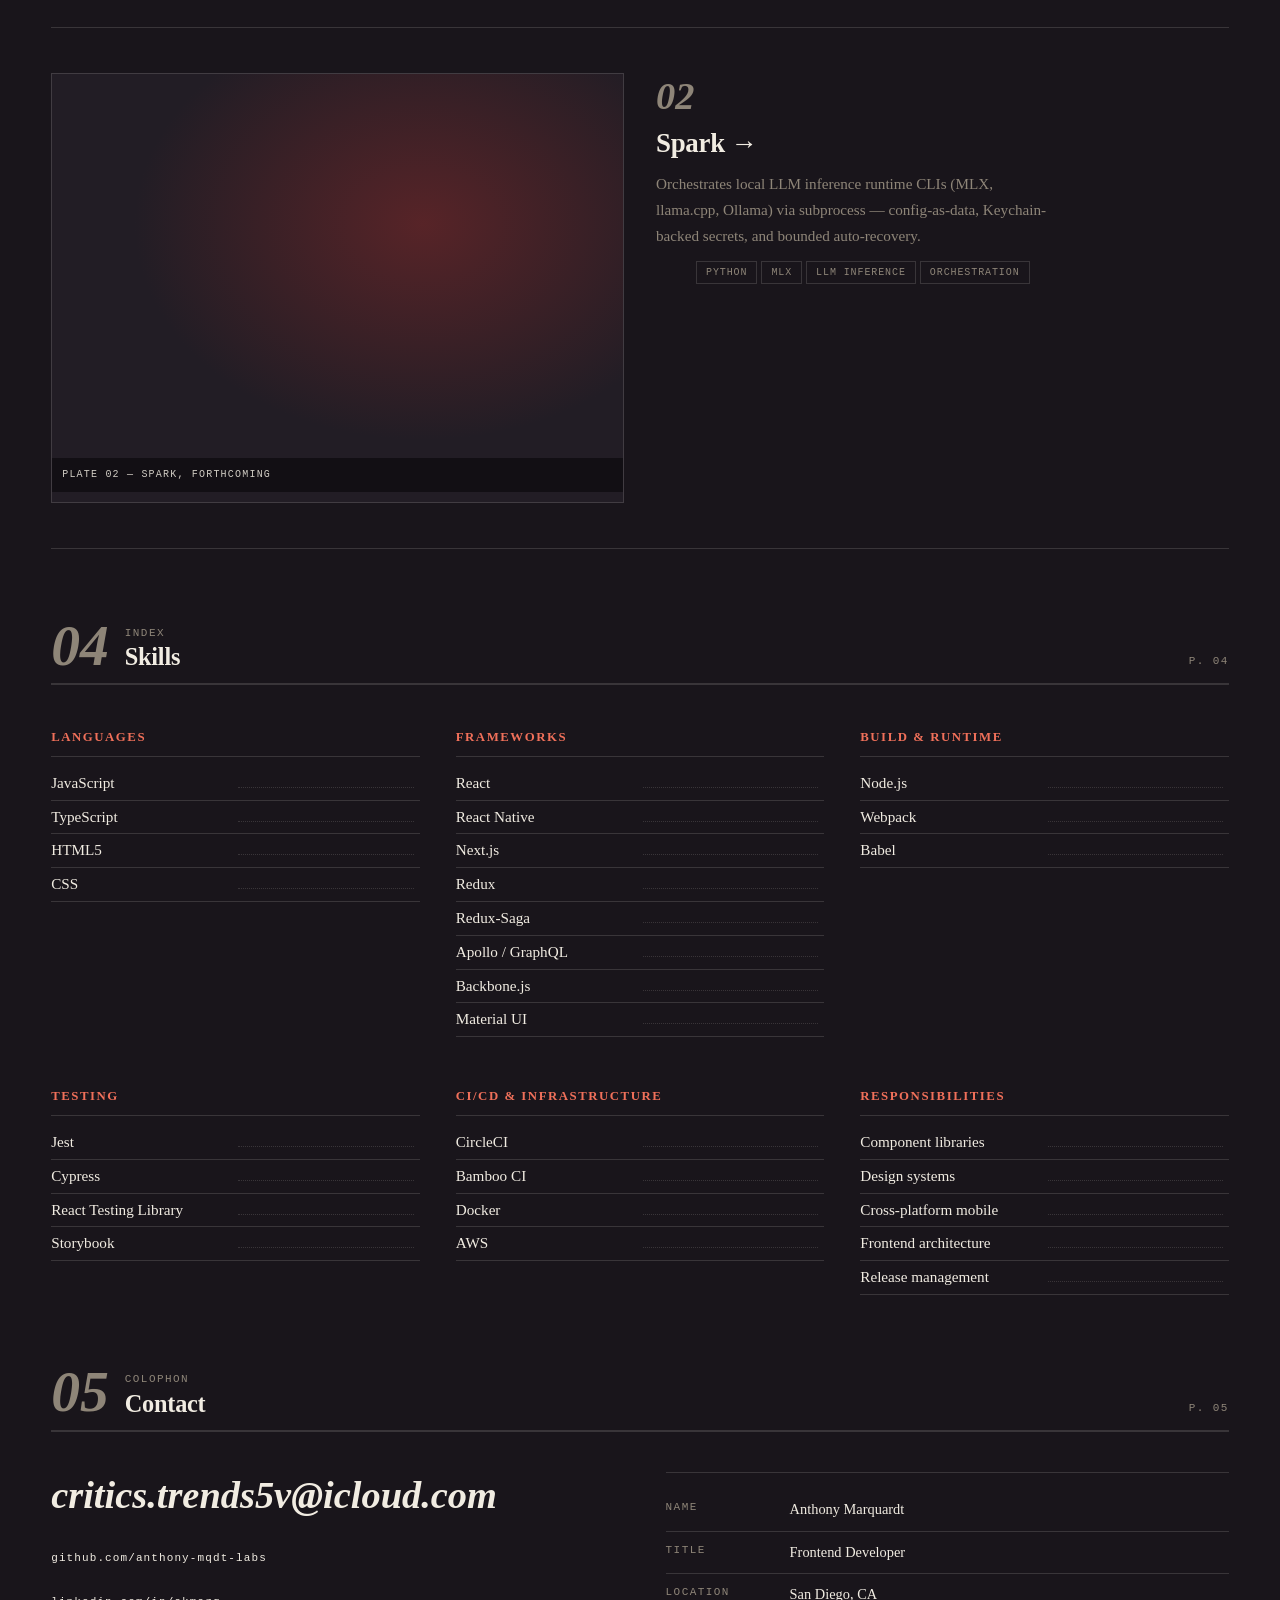
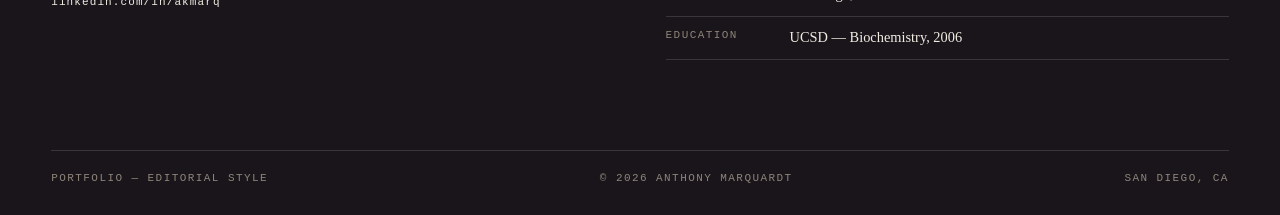
==== commit bdfe05a7: "hide underdeveloped project for now" ====
--- a/index.html
+++ b/index.html
@@ -551,12 +551,12 @@
    "note": "GPU accelerated hardware or Apple M1 recommended. WebGL required. It's a 3D setting to practice workflows and use of agent generated artifacts. It has specs, invariant tests, per-change baselines, byte and frame budgets, QA and regression checks, gate scripts that fail loudly, deployment smoke tests",
    "tags": ["WebGL","Three.js"]
   },
-  {
-   "name": "Banter",
-   "url": "https://github.com/anthony-mqdt-labs/banter",
-   "note": "An LLM conversation UI with a Python probe and a Rust spine kept in sync by shared contracts and diffable evals.",
-   "tags": ["Rust","Python","Agents","Local-first"]
-  },
+  // {
+  //  "name": "Banter",
+  //  "url": "https://github.com/anthony-mqdt-labs/banter",
+  //  "note": "An LLM conversation UI with a Python probe and a Rust spine kept in sync by shared contracts and diffable evals.",
+  //  "tags": ["Rust","Python","Agents","Local-first"]
+  // },
   {
    "name": "Spark",
    "url": "https://github.com/anthony-mqdt-labs/spark",
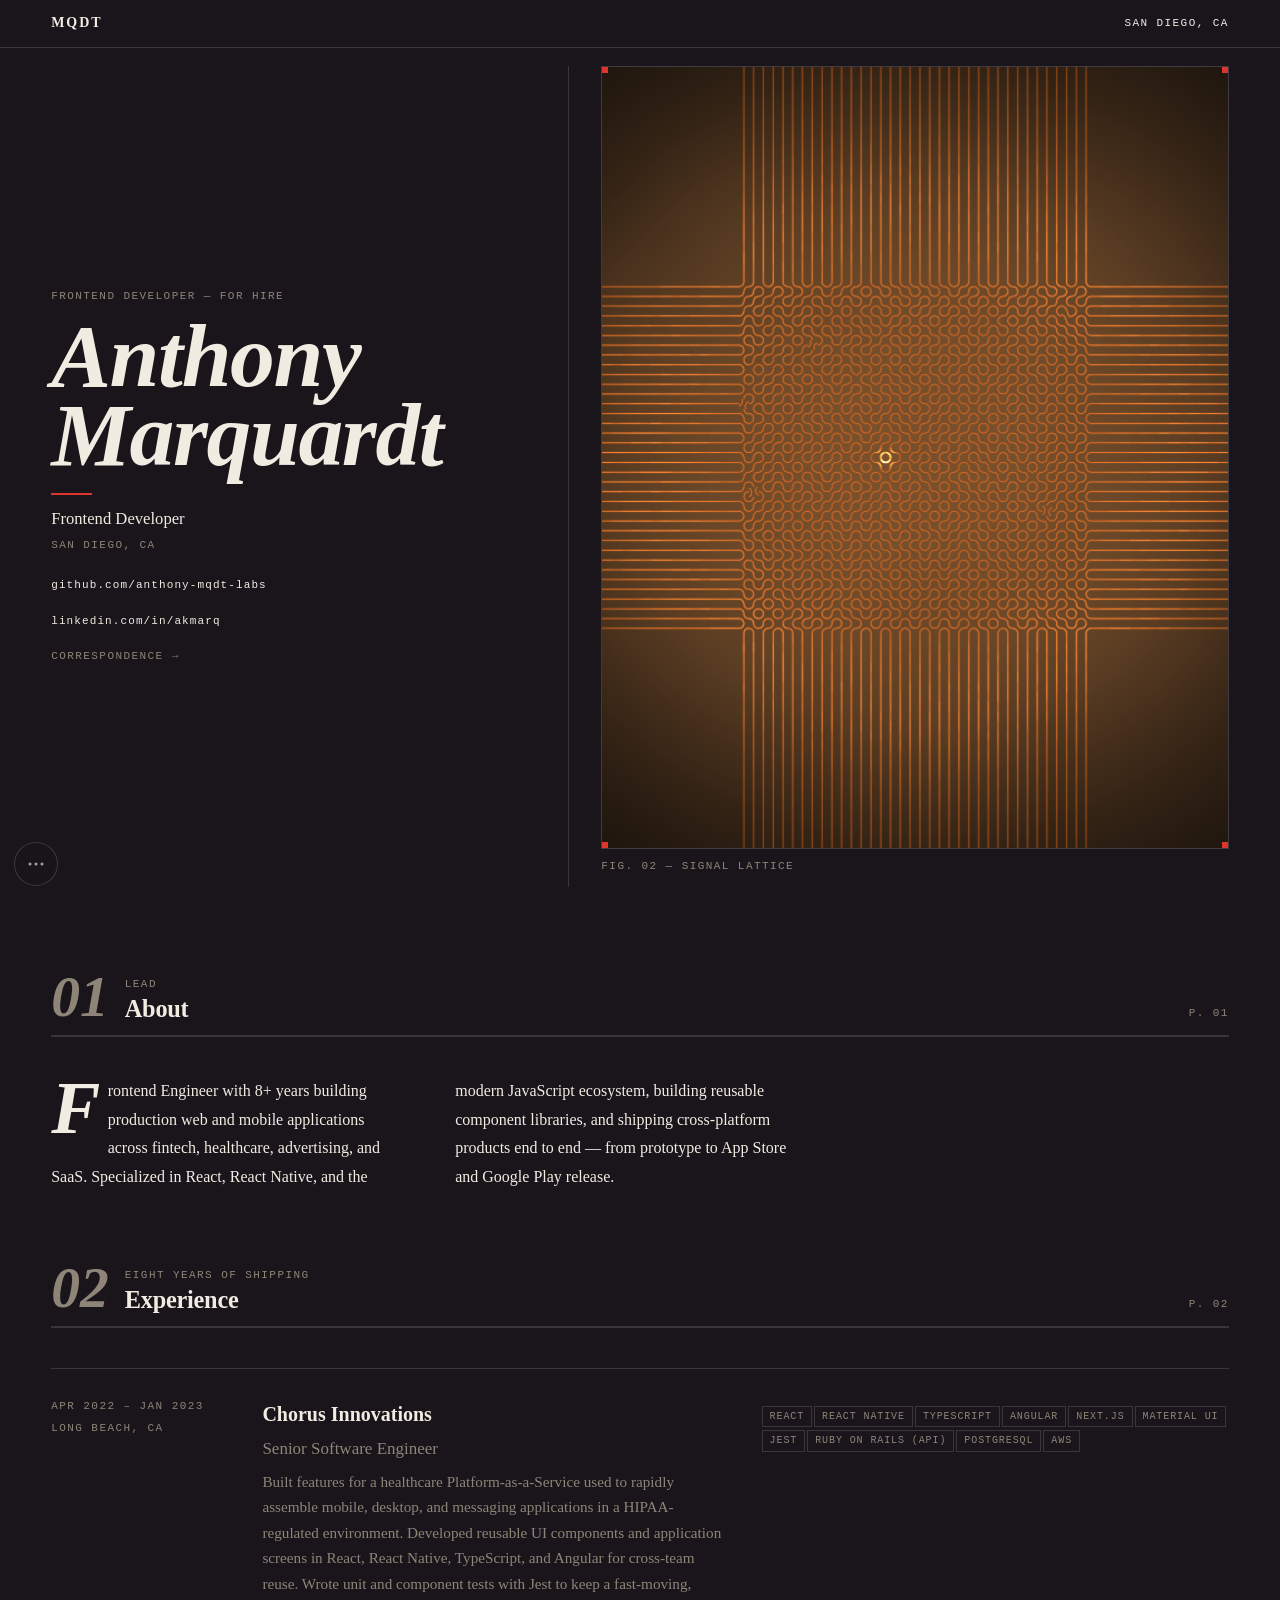
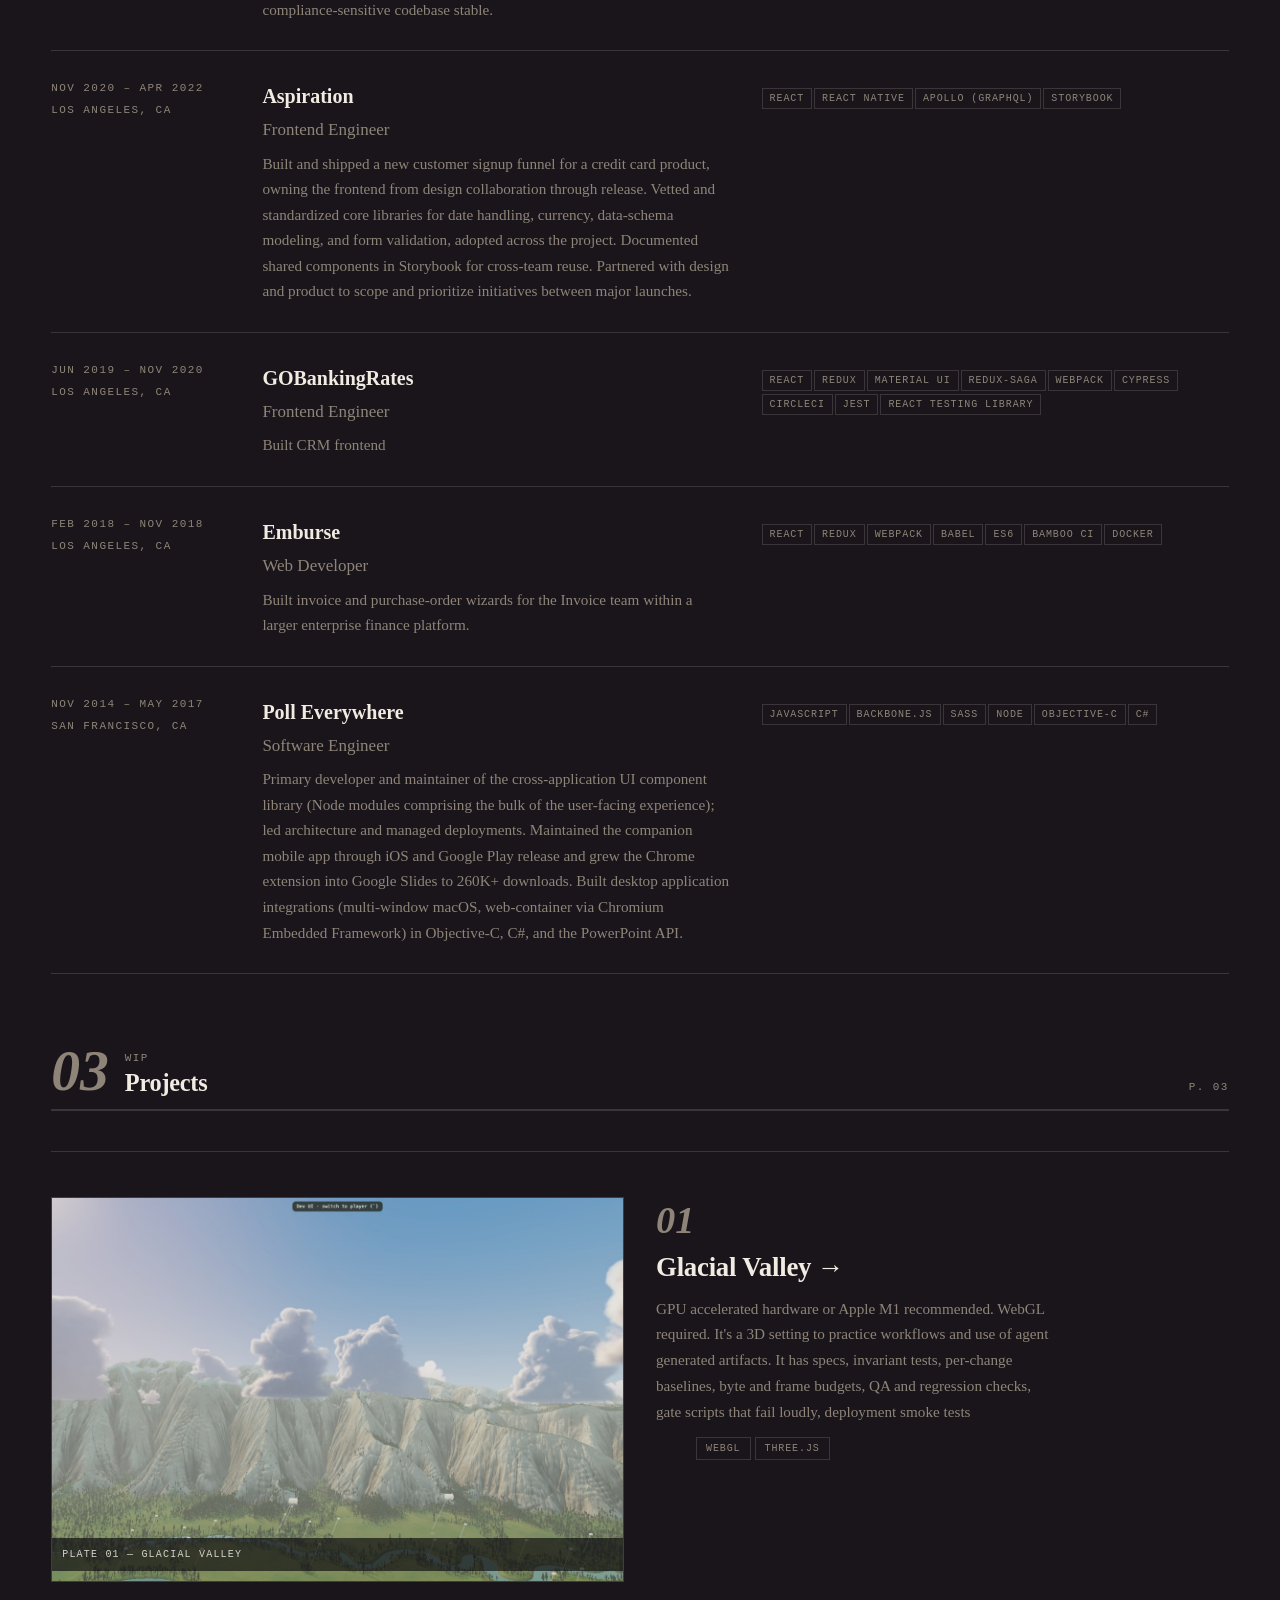
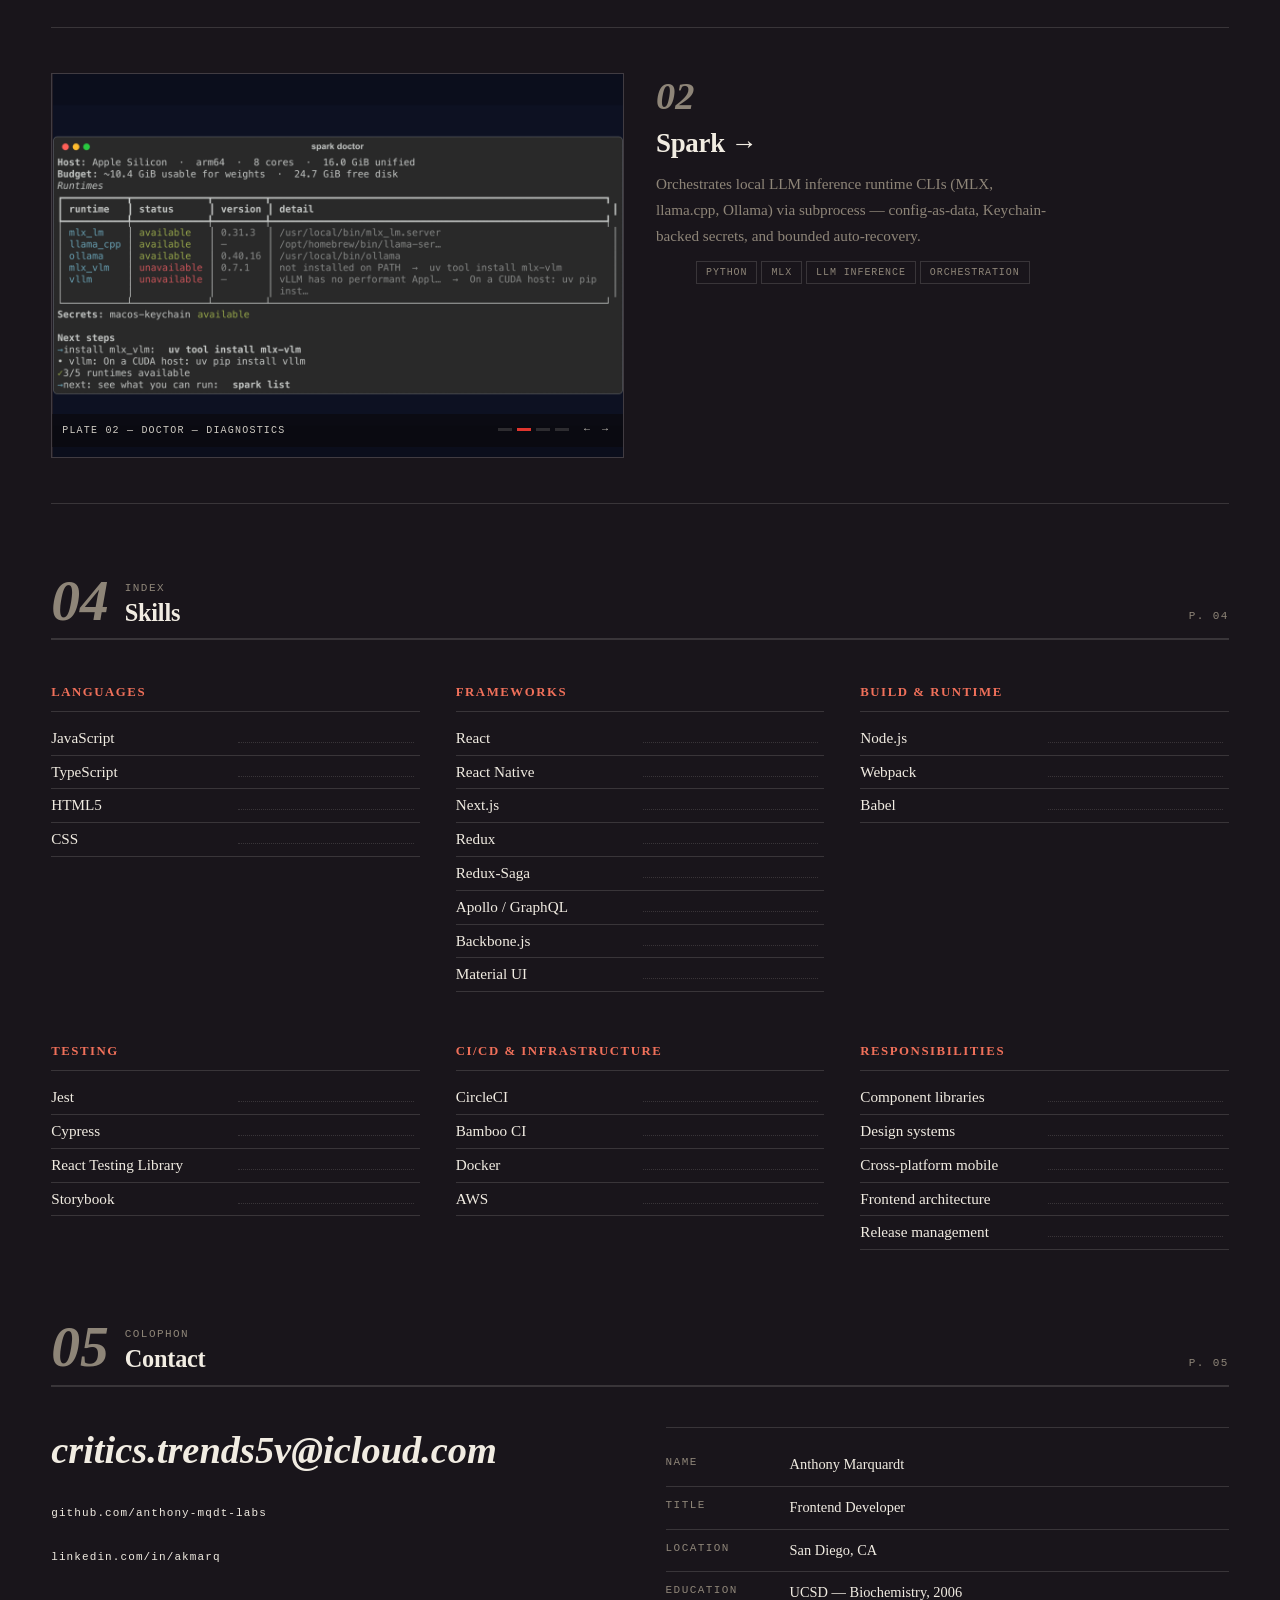
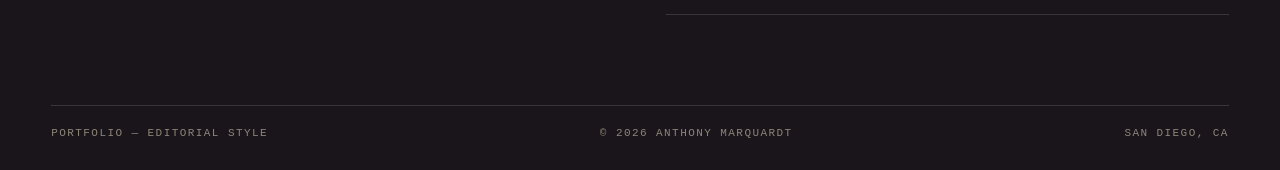
==== commit 988578e1: "Add Spark carousel to project plate - Four slides: list, doctor, architecture diagram, and animated " ====
--- a/index.html
+++ b/index.html
@@ -270,6 +270,68 @@
 /* a plate that carries a video hugs the film's own proportions (2146:1890), a still its own (3034:2038) */
 .plate-entry:has(.plate-video) .plate-visual{aspect-ratio:1.135/1;}
 .plate-entry:has(.plate-image) .plate-visual{aspect-ratio:3034/2038;}
+/* Spark's plate: same proportions and ribbon as the Glacial Valley still */
+.plate-entry:has(.plate-carousel) .plate-visual{aspect-ratio:3034/2038;}
+.plate-carousel{background:var(--panel);}
+.carousel-track{position:absolute;inset:0;}
+.carousel-slide{
+  position:absolute;inset:0;margin:0;opacity:0;
+  pointer-events:none;transition:opacity 280ms ease;
+}
+.carousel-slide.is-active{opacity:1;pointer-events:auto;}
+.carousel-img{
+  display:block;width:100%;height:100%;
+  object-fit:contain;background:var(--panel);
+}
+.carousel-zoom{
+  position:absolute;inset:0;z-index:1;padding:0;
+  border:0;background:transparent;cursor:zoom-in;
+}
+.carousel-zoom::after{
+  content:"\21d7";position:absolute;top:12px;left:12px;
+  width:28px;height:28px;display:grid;place-items:center;
+  border:1px solid var(--hairline);
+  background:rgba(27,25,22,0.75);color:rgba(241,236,226,0.85);
+  font-family:var(--font-mono);font-size:14px;
+  opacity:0;transition:opacity 200ms ease;
+}
+.carousel-zoom:hover::after,.carousel-zoom:focus-visible::after{opacity:1;}
+/* The caption is a literal .plate-fig-caption <p> (same tag, class and flow as
+   Plate 01). Only the controls are overlaid, pinned to the ribbon's text band. */
+.carousel-controls-layer{
+  position:absolute;right:10px;bottom:19px;z-index:2;
+  display:flex;align-items:center;gap:10px;
+  color:rgba(241,236,226,0.85);
+  font-family:var(--font-mono);font-size:10px;
+  letter-spacing:0.12em;text-transform:uppercase;
+}
+.carousel-dots{display:flex;align-items:center;gap:5px;flex:none;}
+.carousel-dot{
+  width:14px;height:3px;padding:0;border:0;background:var(--hairline);cursor:pointer;
+}
+.carousel-dot.is-active{background:var(--accent);}
+.carousel-controls{display:flex;gap:2px;flex:none;}
+.carousel-btn{
+  border:0;background:transparent;color:inherit;cursor:pointer;
+  font-family:var(--font-mono);font-size:10px;line-height:1;padding:3px 5px;
+}
+.carousel-btn:hover,.carousel-btn:focus-visible{color:var(--accent);}
+@media (prefers-reduced-motion:reduce){
+  .carousel-slide,.carousel-zoom::after{transition:none;}
+}
+/* enlarged carousel */
+.carousel-lightbox{
+  width:min(1100px,92vw);max-width:none;padding:0;overflow:visible;
+  border:1px solid var(--hairline);background:var(--panel);color:var(--ink);
+}
+.carousel-lightbox::backdrop{background:rgba(0,0,0,0.72);}
+.carousel-lightbox .plate-visual{aspect-ratio:3034/2038;}
+.lightbox-close{
+  position:absolute;top:-34px;right:0;padding:6px 0;
+  border:0;background:transparent;color:var(--ink);cursor:pointer;
+  font-size:10px;letter-spacing:0.12em;text-transform:uppercase;
+}
+.lightbox-close:hover,.lightbox-close:focus-visible{color:var(--accent);}
 .plate-fig-caption{
   position:relative;z-index:1;
   width:100%;padding:8px 10px;
@@ -404,6 +466,7 @@
   .plate-visual{aspect-ratio:16/9;}
   .plate-entry:has(.plate-video) .plate-visual{aspect-ratio:1.135/1;}
   .plate-entry:has(.plate-image) .plate-visual{aspect-ratio:3034/2038;}
+  .plate-entry:has(.plate-carousel) .plate-visual{aspect-ratio:3034/2038;}
   .index-cats{grid-template-columns:1fr 1fr;}
   .colophon-grid{grid-template-columns:1fr;}
   .masthead-meta .mono:last-child{display:none;}
@@ -561,7 +624,13 @@
    "name": "Spark",
    "url": "https://github.com/anthony-mqdt-labs/spark",
    "note": "Orchestrates local LLM inference runtime CLIs (MLX, llama.cpp, Ollama) via subprocess \u2014 config-as-data, Keychain-backed secrets, and bounded auto-recovery.",
-   "tags": ["Python","MLX","LLM inference","Orchestration"]
+   "tags": ["Python","MLX","LLM inference","Orchestration"],
+   "carousel": [
+     { "src": "spark-shots/spark-list-slide.webp", "alt": "spark list: runnable models with size and research state columns", "caption": "List — disk truth" },
+     { "src": "spark-shots/spark-doctor-slide.webp", "alt": "spark doctor: host budgets, runtime health, and next steps", "caption": "Doctor — diagnostics" },
+     { "src": "spark-shots/architecture-slide.webp", "alt": "Spark architecture: CLI, core, runtime adapters, and external processes", "caption": "Architecture" },
+     { "src": "spark-shots/spark-launch-slide.webp", "alt": "Animated launch lifecycle: preflight, spawn, health, warmup, restart, and shutdown", "caption": "Launch lifecycle" }
+   ]
   }
  ],
  "skills": {
@@ -640,7 +709,37 @@
     'radial-gradient(ellipse at 50% 60%, color-mix(in srgb, var(--accent) 22%, var(--panel)) 0%, transparent 50%), var(--panel)'
   ];
   const platesHTML = CONTENT.projects.map((p, i) => {
-    const visual = p.image
+    const visual = p.carousel
+      ? '<div class="plate-visual plate-carousel" role="group" aria-roledescription="carousel"' +
+          ' aria-label="' + esc(p.name) + ' visuals" tabindex="0" data-carousel>' +
+          '<div class="carousel-track">' +
+          p.carousel.map((s, j) =>
+            '<figure class="carousel-slide' + (j === 0 ? ' is-active' : '') + '"' +
+              ' data-caption="Plate ' + figNums[i] + ' — ' + esc(s.caption) + '"' +
+              ' aria-hidden="' + (j === 0 ? 'false' : 'true') + '">' +
+              '<img class="carousel-img" src="' + esc(s.src) + '" alt="' + esc(s.alt) + '"' +
+                ' loading="' + (j === 0 ? 'eager' : 'lazy') + '" decoding="async">' +
+            '</figure>'
+          ).join('') +
+          '</div>' +
+          '<button type="button" class="carousel-zoom" data-carousel-zoom aria-label="Enlarge ' + esc(p.name) + ' visuals"></button>' +
+          '<p class="plate-fig-caption mono" data-carousel-caption>Plate ' + figNums[i] + ' &mdash; ' + esc(p.carousel[0].caption) + '</p>' +
+          '<div class="carousel-controls-layer mono">' +
+            '<div class="carousel-dots" role="group" aria-label="Choose visual">' +
+              p.carousel.map((s, j) =>
+                '<button type="button" class="carousel-dot' + (j === 0 ? ' is-active' : '') + '"' +
+                  ' aria-pressed="' + (j === 0 ? 'true' : 'false') + '"' +
+                  ' aria-label="Show visual ' + (j + 1) + ': ' + esc(s.caption) + '"' +
+                  ' data-carousel-dot="' + j + '"></button>'
+              ).join('') +
+            '</div>' +
+            '<div class="carousel-controls">' +
+              '<button type="button" class="carousel-btn" data-carousel-prev aria-label="Previous visual">←</button>' +
+              '<button type="button" class="carousel-btn" data-carousel-next aria-label="Next visual">→</button>' +
+            '</div>' +
+          '</div>' +
+        '</div>'
+      : p.image
       ? '<a class="plate-visual plate-visual--link" href="' + esc(p.url) + '" aria-label="Open ' + esc(p.name) + '">' +
           '<img class="plate-image" src="' + esc(p.image) + '" alt="" loading="lazy" decoding="async">' +
           '<p class="plate-fig-caption mono">Plate ' + figNums[i] + ' &mdash; ' + esc(p.name) + '</p>' +
@@ -1319,9 +1418,113 @@
   }
 }
 
+/* ---- spark plate carousel ---- */
+const reducedMotion = window.matchMedia('(prefers-reduced-motion: reduce)');
+
+function initCarousel(root, opts = {}) {
+  const auto = opts.auto !== false;
+  const slides = Array.from(root.querySelectorAll('.carousel-slide'));
+  const dots = Array.from(root.querySelectorAll('.carousel-dot'));
+  const label = root.querySelector('[data-carousel-caption]');
+  if (slides.length < 2 || !label) return () => {};
+
+  let index = 0;
+  let timer = 0;
+
+  function show(next) {
+    index = (next + slides.length) % slides.length;
+    slides.forEach((slide, i) => {
+      const active = i === index;
+      slide.classList.toggle('is-active', active);
+      slide.setAttribute('aria-hidden', active ? 'false' : 'true');
+    });
+    dots.forEach((dot, i) => {
+      dot.classList.toggle('is-active', i === index);
+      dot.setAttribute('aria-pressed', i === index ? 'true' : 'false');
+    });
+    label.textContent = slides[index].dataset.caption || '';
+  }
+  function stop() {
+    if (timer) clearInterval(timer);
+    timer = 0;
+  }
+  function start() {
+    stop();
+    if (!auto || reducedMotion.matches || document.hidden || root.matches(':hover') ||
+        root.contains(document.activeElement)) return;
+    timer = setInterval(() => show(index + 1), 6000);
+  }
+
+  root.addEventListener('click', (e) => {
+    if (e.target.closest('[data-carousel-zoom]')) { openLightbox(root); return; }
+    if (e.target.closest('[data-carousel-prev]')) { show(index - 1); start(); }
+    else if (e.target.closest('[data-carousel-next]')) { show(index + 1); start(); }
+    else {
+      const dot = e.target.closest('[data-carousel-dot]');
+      if (dot) { show(Number(dot.dataset.carouselDot)); start(); }
+    }
+  });
+  root.addEventListener('keydown', (e) => {
+    if (e.key === 'ArrowLeft') { show(index - 1); start(); }
+    else if (e.key === 'ArrowRight') { show(index + 1); start(); }
+    else return;
+    e.preventDefault();
+  });
+  root.addEventListener('mouseenter', stop);
+  root.addEventListener('mouseleave', start);
+  root.addEventListener('focusin', stop);
+  root.addEventListener('focusout', (e) => {
+    if (!root.contains(e.relatedTarget)) start();
+  });
+  document.addEventListener('visibilitychange', () => {
+    if (document.hidden) stop(); else start();
+  });
+  if (reducedMotion.addEventListener) reducedMotion.addEventListener('change', () => reducedMotion.matches ? stop() : start());
+  else if (reducedMotion.addListener) reducedMotion.addListener(() => reducedMotion.matches ? stop() : start());
+  start();
+  return stop;
+}
+
+function openLightbox(source) {
+  let dialog = document.querySelector('.carousel-lightbox');
+  if (!dialog) {
+    dialog = document.createElement('dialog');
+    dialog.className = 'carousel-lightbox';
+    document.body.appendChild(dialog);
+  }
+  const clone = source.cloneNode(true);
+  clone.removeAttribute('tabindex');
+  clone.classList.add('lightbox-carousel');
+  const zoom = clone.querySelector('[data-carousel-zoom]');
+  if (zoom) zoom.remove();
+  const active = Array.from(clone.querySelectorAll('.carousel-slide')).findIndex(
+    (slide) => slide.classList.contains('is-active')
+  );
+  const close = document.createElement('button');
+  close.type = 'button';
+  close.className = 'lightbox-close mono';
+  close.textContent = 'Close \u00d7';
+  close.setAttribute('aria-label', 'Close enlarged visuals');
+  dialog.replaceChildren(close, clone);
+  const stop = initCarousel(clone, { auto: false });
+  if (active > 0) {
+    clone.querySelectorAll('[data-carousel-dot]')[active]?.click();
+  }
+  dialog.onclose = stop;
+  close.addEventListener('click', () => dialog.close());
+  dialog.addEventListener('click', (e) => { if (e.target === dialog) dialog.close(); });
+  dialog.showModal();
+  close.focus();
+}
+
+function initCarousels() {
+  document.querySelectorAll('[data-carousel]').forEach((root) => initCarousel(root));
+}
+
 /* ---- init ---- */
 renderChrome();
 renderMain();
+initCarousels();
 
 try {
   if (document.documentElement.classList.contains('no-webgl')) throw new Error('no webgl2');
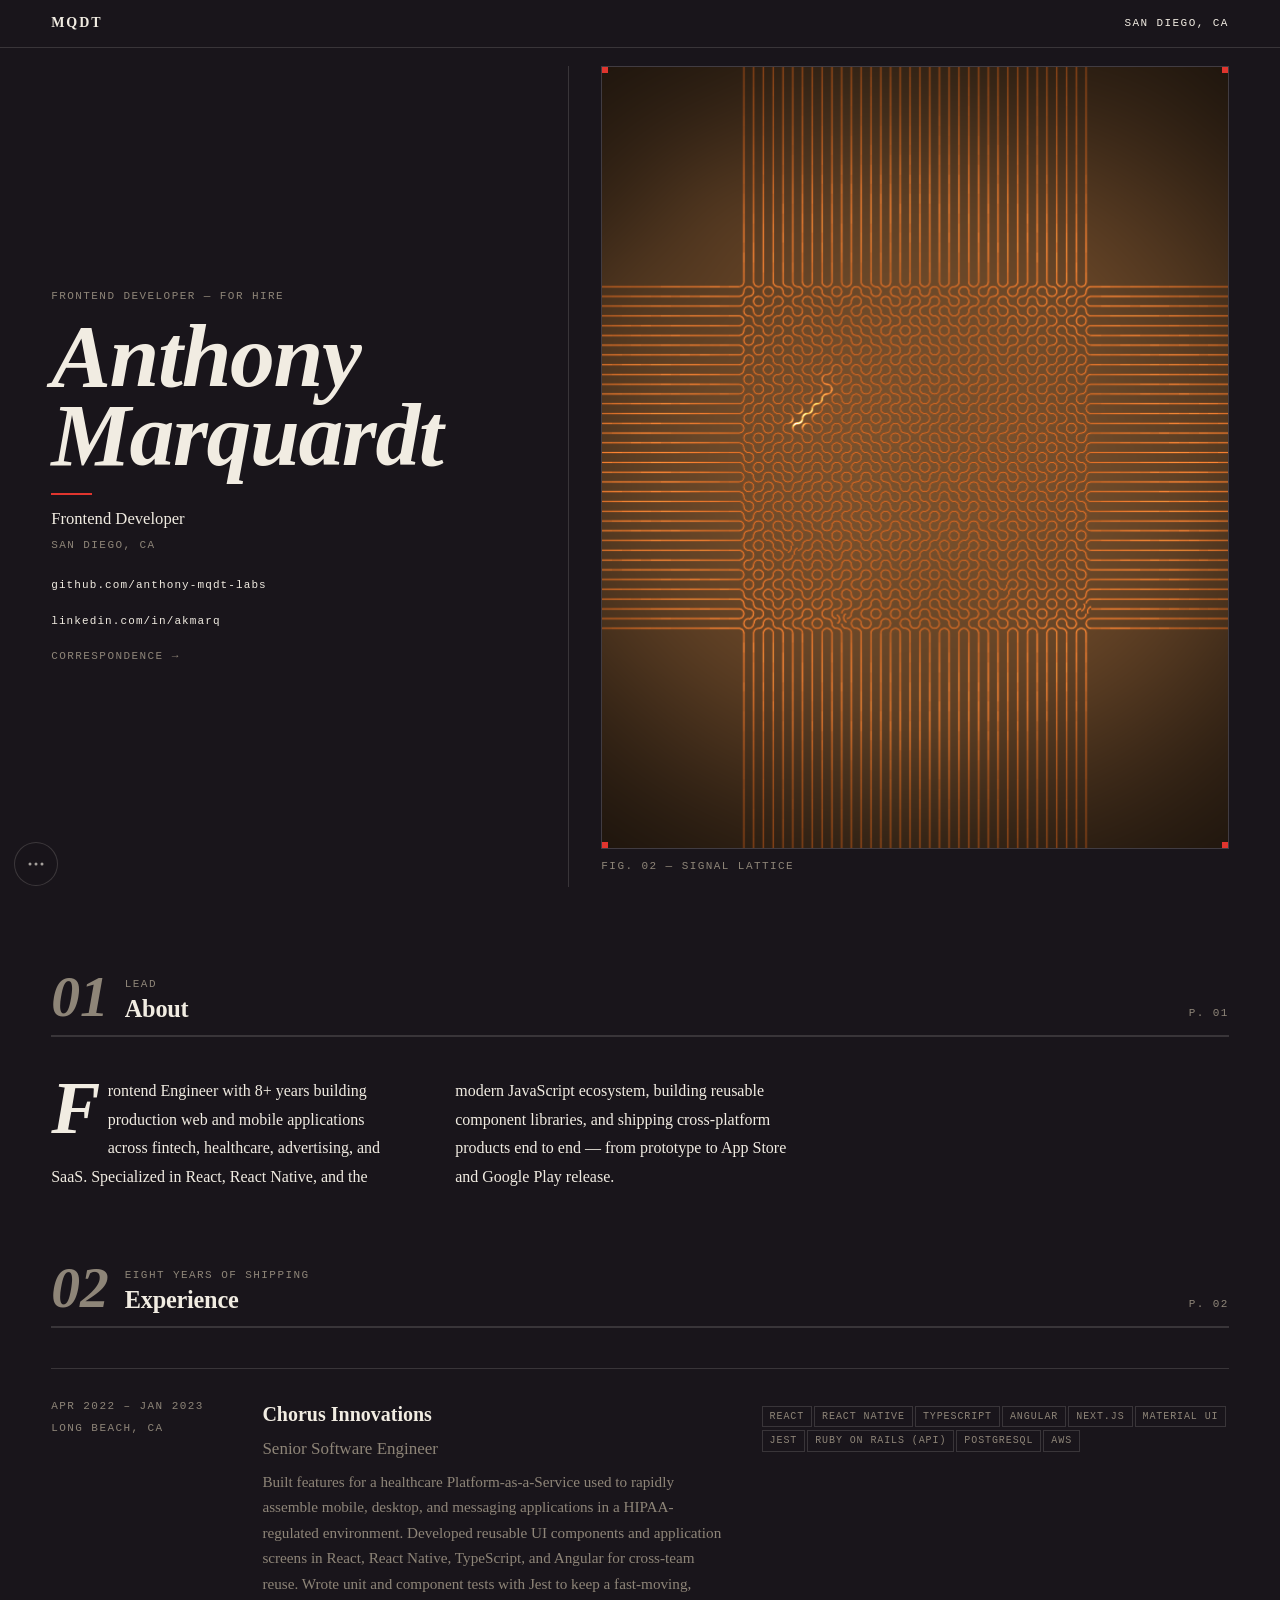
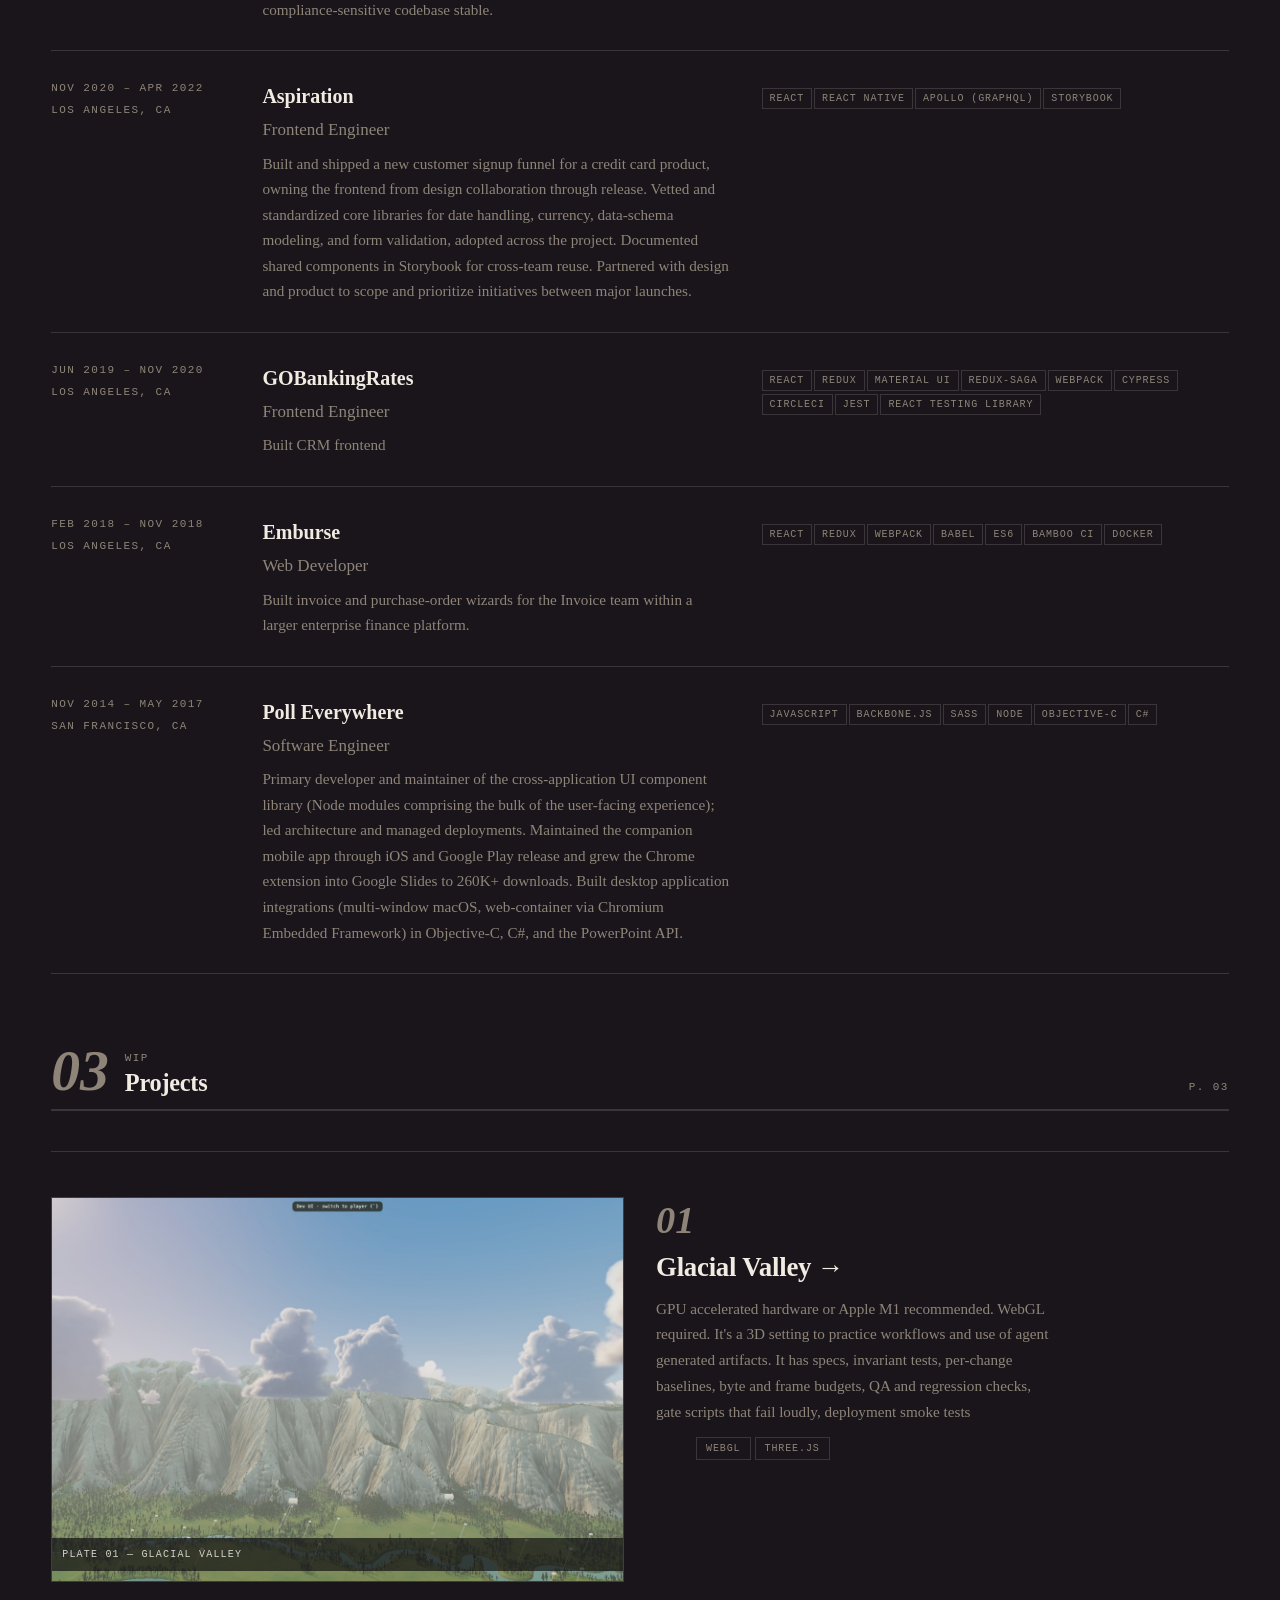
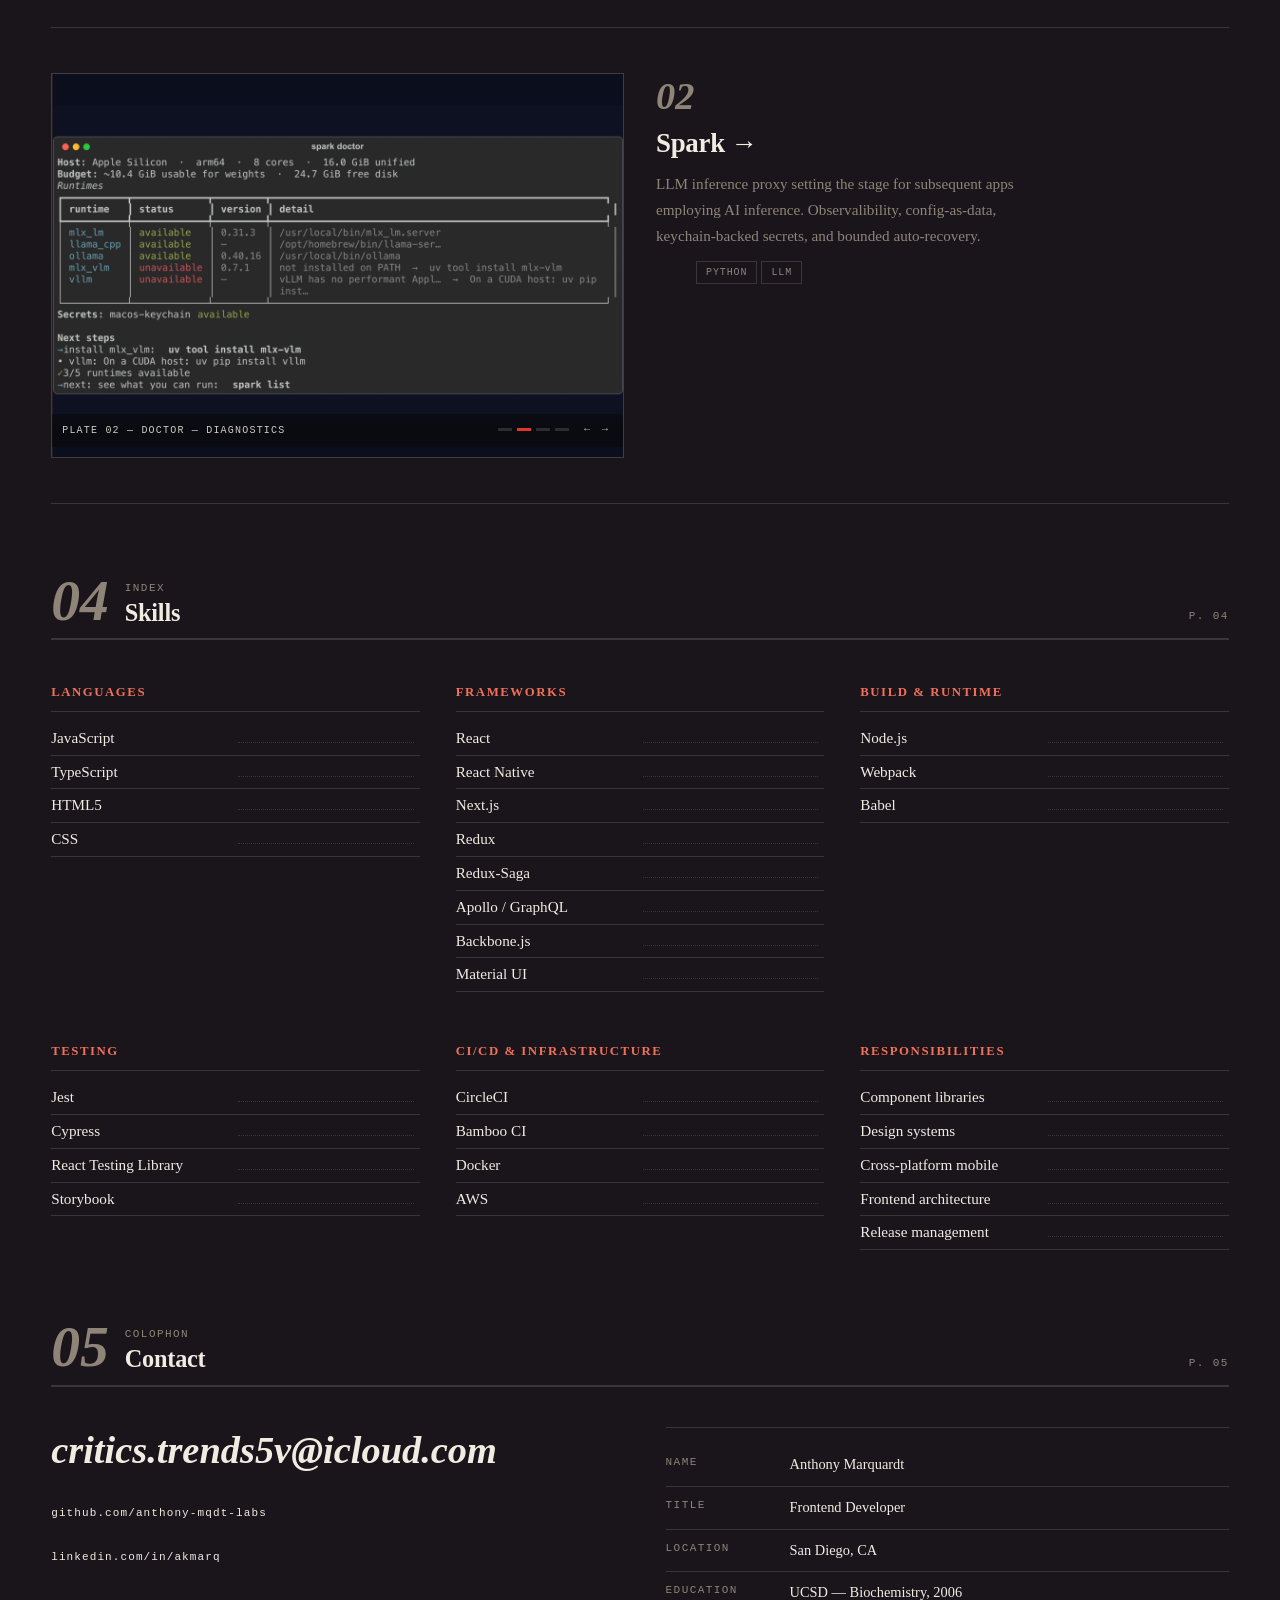
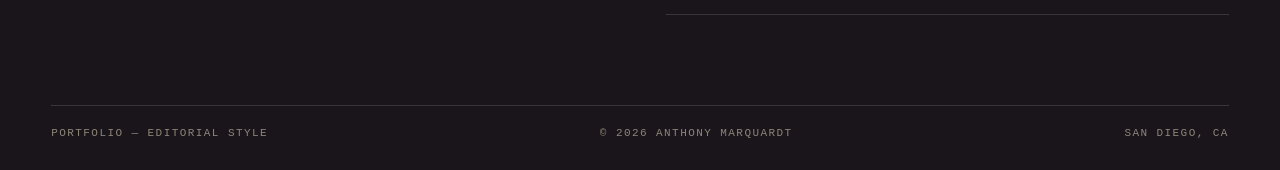
==== commit 885eb68b: "update Spark description" ====
--- a/index.html
+++ b/index.html
@@ -623,8 +623,8 @@
   {
    "name": "Spark",
    "url": "https://github.com/anthony-mqdt-labs/spark",
-   "note": "Orchestrates local LLM inference runtime CLIs (MLX, llama.cpp, Ollama) via subprocess \u2014 config-as-data, Keychain-backed secrets, and bounded auto-recovery.",
-   "tags": ["Python","MLX","LLM inference","Orchestration"],
+   "note": "LLM inference proxy setting the stage for subsequent apps employing AI inference. Observalibility, config-as-data, keychain-backed secrets, and bounded auto-recovery.",
+   "tags": ["Python","LLM"],
    "carousel": [
      { "src": "spark-shots/spark-list-slide.webp", "alt": "spark list: runnable models with size and research state columns", "caption": "List — disk truth" },
      { "src": "spark-shots/spark-doctor-slide.webp", "alt": "spark doctor: host budgets, runtime health, and next steps", "caption": "Doctor — diagnostics" },
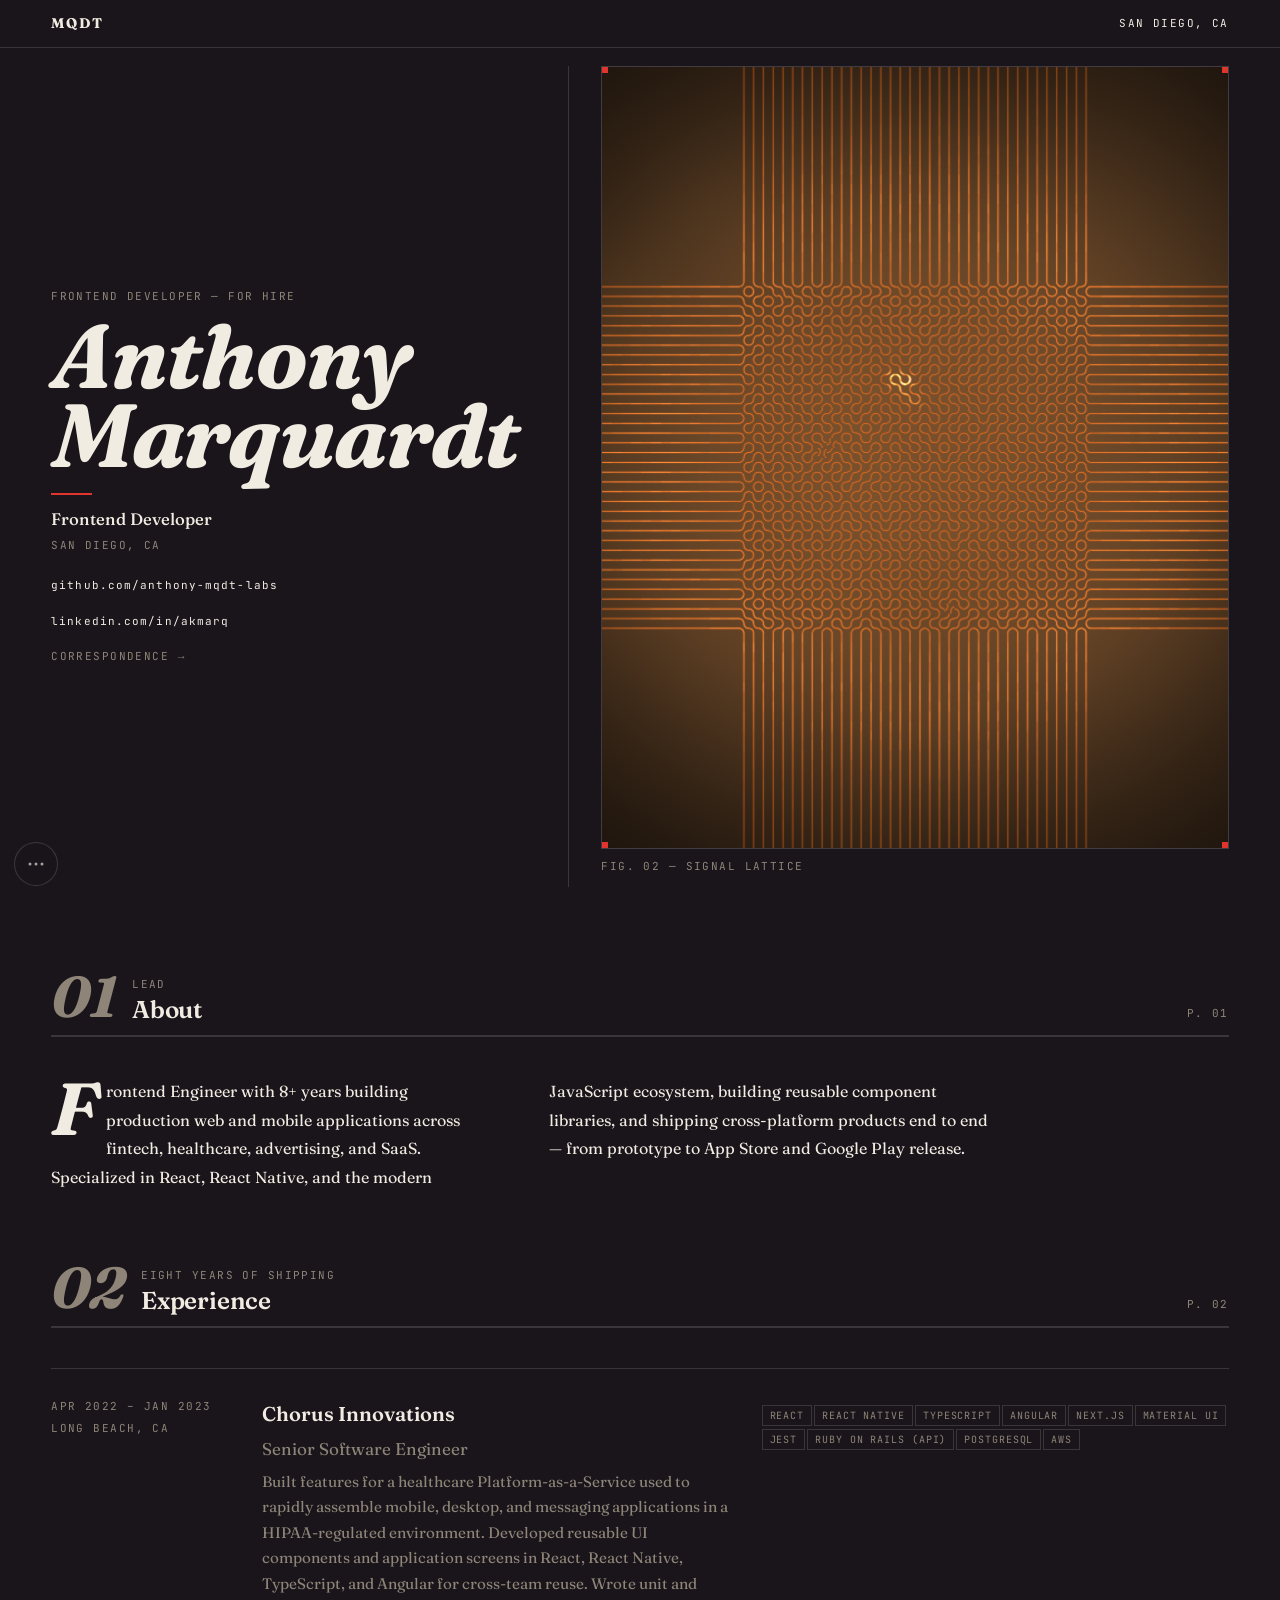
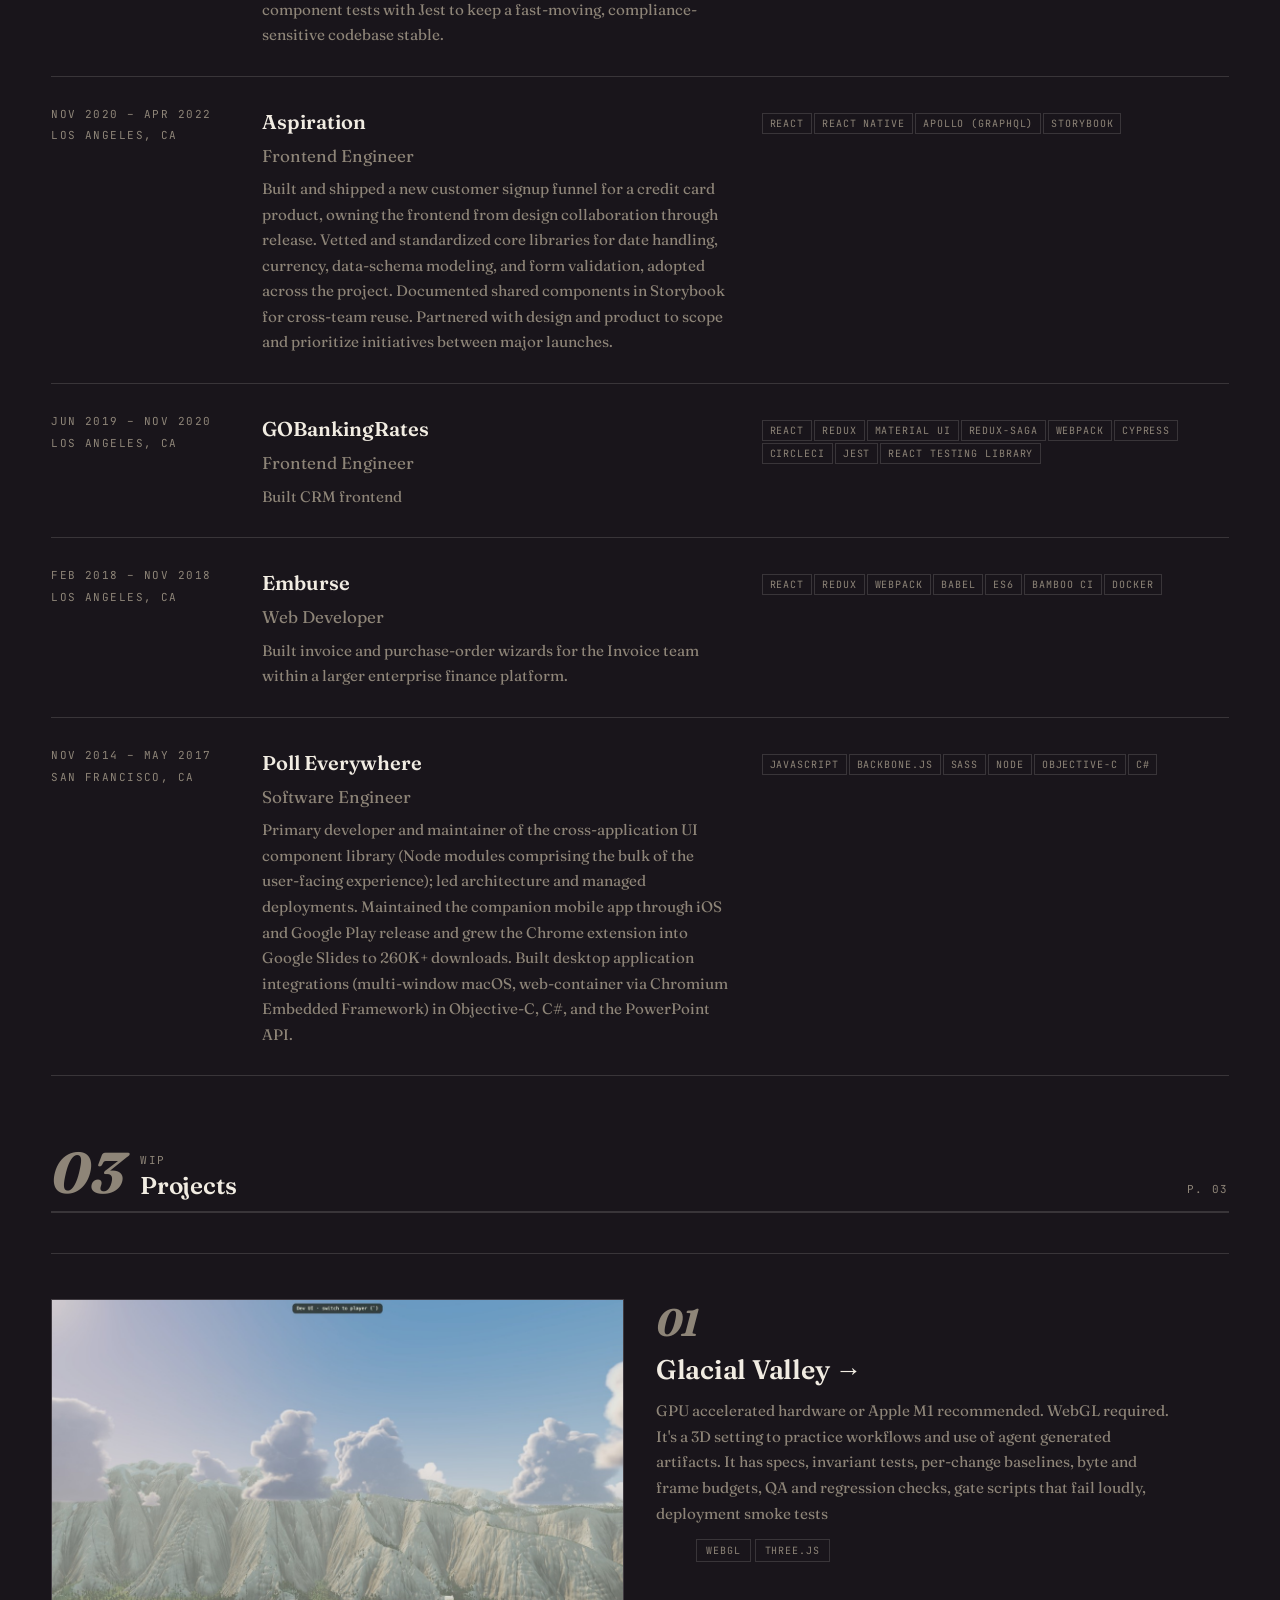
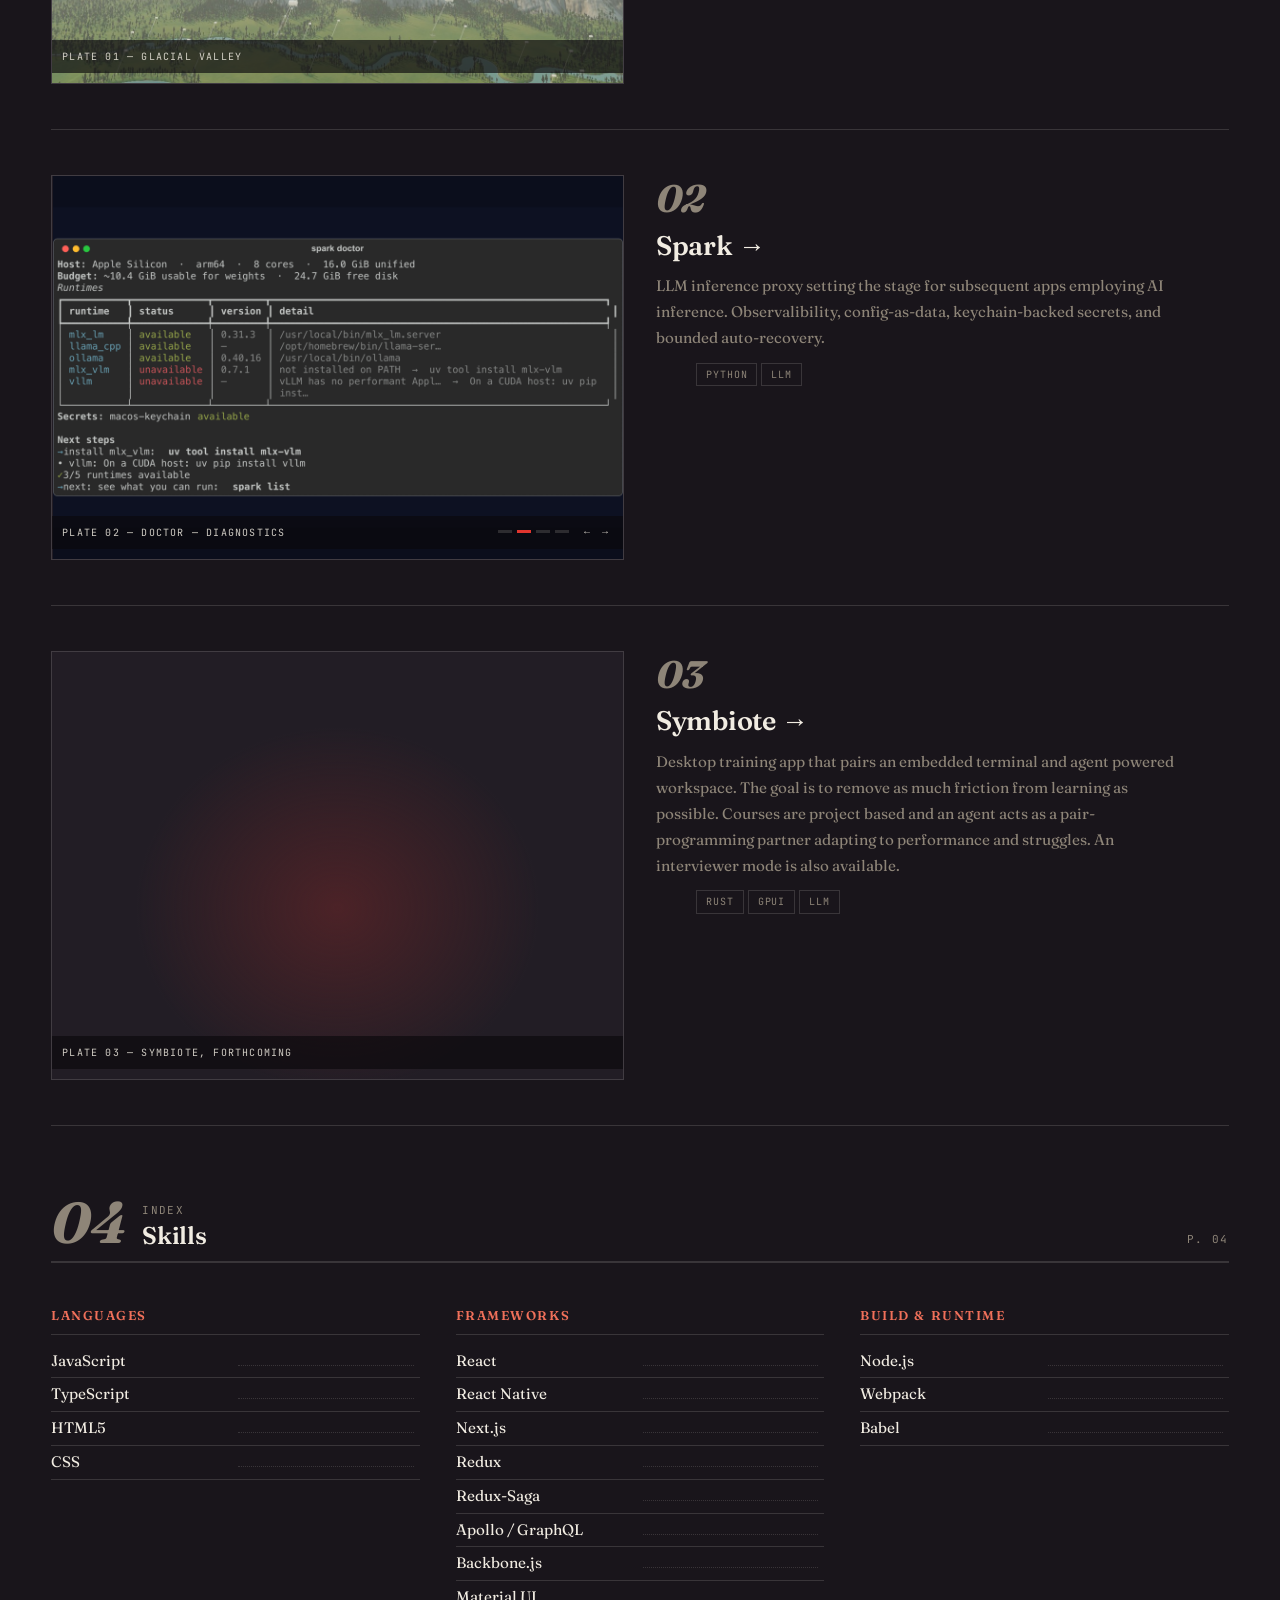
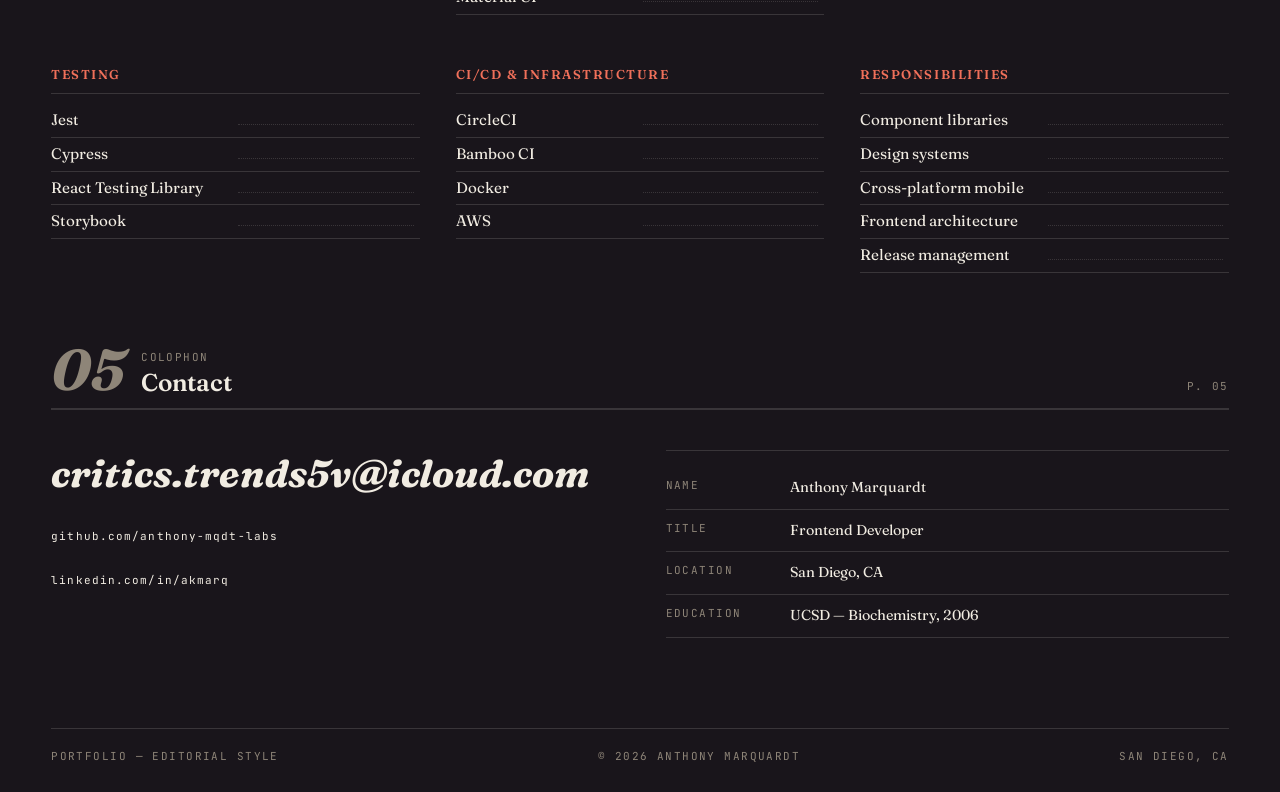
==== commit 0dc2cbea: "Add Symbiote project plate and self-host fonts - Add Symbiote as Plate 03, linked to its GitHub repo" ====
--- a/index.html
+++ b/index.html
@@ -7,14 +7,15 @@
 <link rel="icon" href="favicon.ico" sizes="32x32">
 <link rel="icon" href="favicon.svg" type="image/svg+xml">
 <link rel="apple-touch-icon" href="apple-touch-icon.png">
-<link rel="stylesheet" href="https://cdn.jsdelivr.net/npm/@fontsource/fraunces@5/400.css">
-<link rel="stylesheet" href="https://cdn.jsdelivr.net/npm/@fontsource/fraunces@5/500.css">
-<link rel="stylesheet" href="https://cdn.jsdelivr.net/npm/@fontsource/fraunces@5/600.css">
-<link rel="stylesheet" href="https://cdn.jsdelivr.net/npm/@fontsource/fraunces@5/700.css">
-<link rel="stylesheet" href="https://cdn.jsdelivr.net/npm/@fontsource/fraunces@5/400italic.css">
-<link rel="stylesheet" href="https://cdn.jsdelivr.net/npm/@fontsource/fraunces@5/700italic.css">
-<link rel="stylesheet" href="https://cdn.jsdelivr.net/npm/@fontsource/jetbrains-mono@5/400.css">
 <style>
+/* self-hosted, latin subset only: @fontsource/fraunces@5.3.0, @fontsource/jetbrains-mono@5.3.0 */
+@font-face{font-family:'Fraunces';font-style:normal;font-weight:400;font-display:swap;src:url(fonts/fraunces-latin-400-normal.woff2) format('woff2');}
+@font-face{font-family:'Fraunces';font-style:normal;font-weight:500;font-display:swap;src:url(fonts/fraunces-latin-500-normal.woff2) format('woff2');}
+@font-face{font-family:'Fraunces';font-style:normal;font-weight:600;font-display:swap;src:url(fonts/fraunces-latin-600-normal.woff2) format('woff2');}
+@font-face{font-family:'Fraunces';font-style:normal;font-weight:700;font-display:swap;src:url(fonts/fraunces-latin-700-normal.woff2) format('woff2');}
+@font-face{font-family:'Fraunces';font-style:italic;font-weight:400;font-display:swap;src:url(fonts/fraunces-latin-400-italic.woff2) format('woff2');}
+@font-face{font-family:'Fraunces';font-style:italic;font-weight:700;font-display:swap;src:url(fonts/fraunces-latin-700-italic.woff2) format('woff2');}
+@font-face{font-family:'JetBrains Mono';font-style:normal;font-weight:400;font-display:swap;src:url(fonts/jetbrains-mono-latin-400-normal.woff2) format('woff2');}
 /* ================================================================
    D7 — THE PERIODICAL / VERSION Nº 001
    Newsmagazine portfolio: masthead, cover plate, features, colophon
@@ -631,6 +632,12 @@
      { "src": "spark-shots/architecture-slide.webp", "alt": "Spark architecture: CLI, core, runtime adapters, and external processes", "caption": "Architecture" },
      { "src": "spark-shots/spark-launch-slide.webp", "alt": "Animated launch lifecycle: preflight, spawn, health, warmup, restart, and shutdown", "caption": "Launch lifecycle" }
    ]
+  },
+  {
+   "name": "Symbiote",
+   "url": "https://github.com/anthony-mqdt-labs/symbiote",
+   "note": "Desktop training app that pairs an embedded terminal and agent powered workspace. The goal is to remove as much friction from learning as possible. Courses are project based and an agent acts as a pair-programming partner adapting to performance and struggles. An interviewer mode is also available.",
+   "tags": ["Rust","GPUI","LLM"]
   }
  ],
  "skills": {
